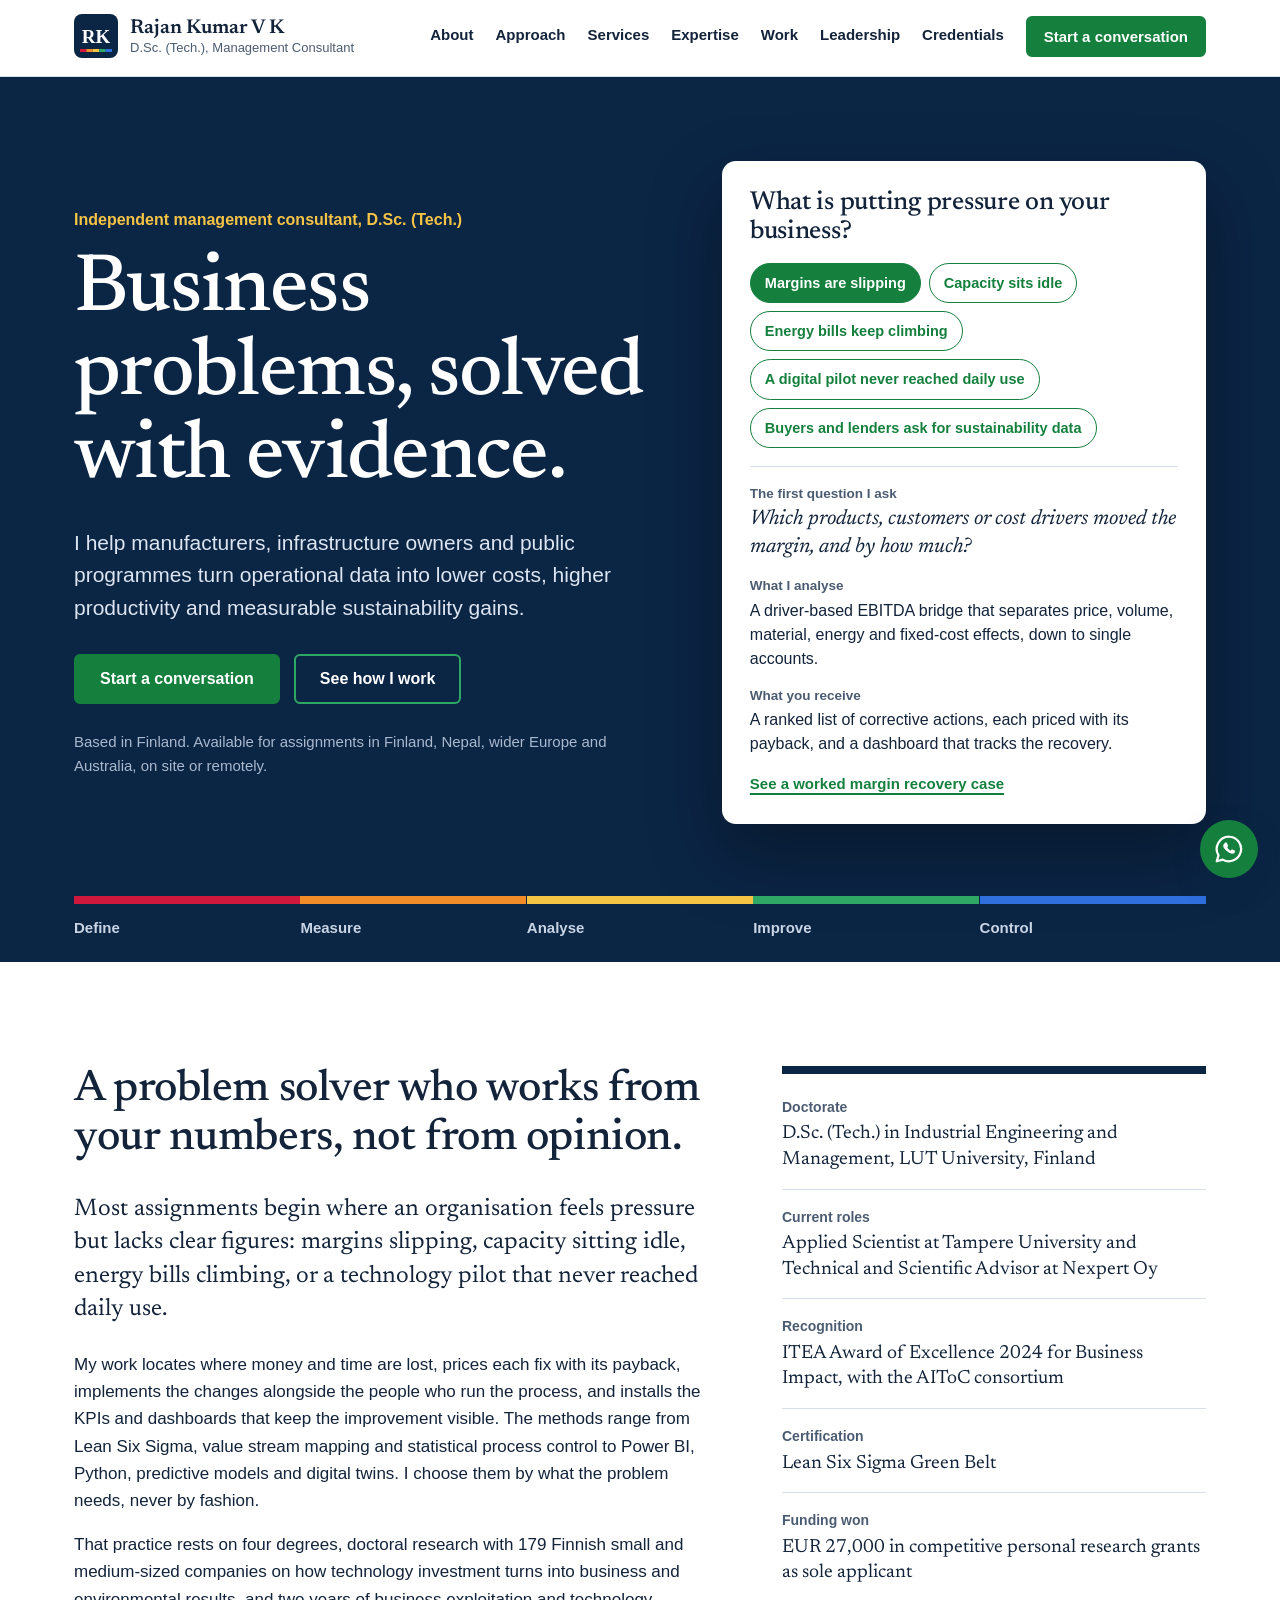
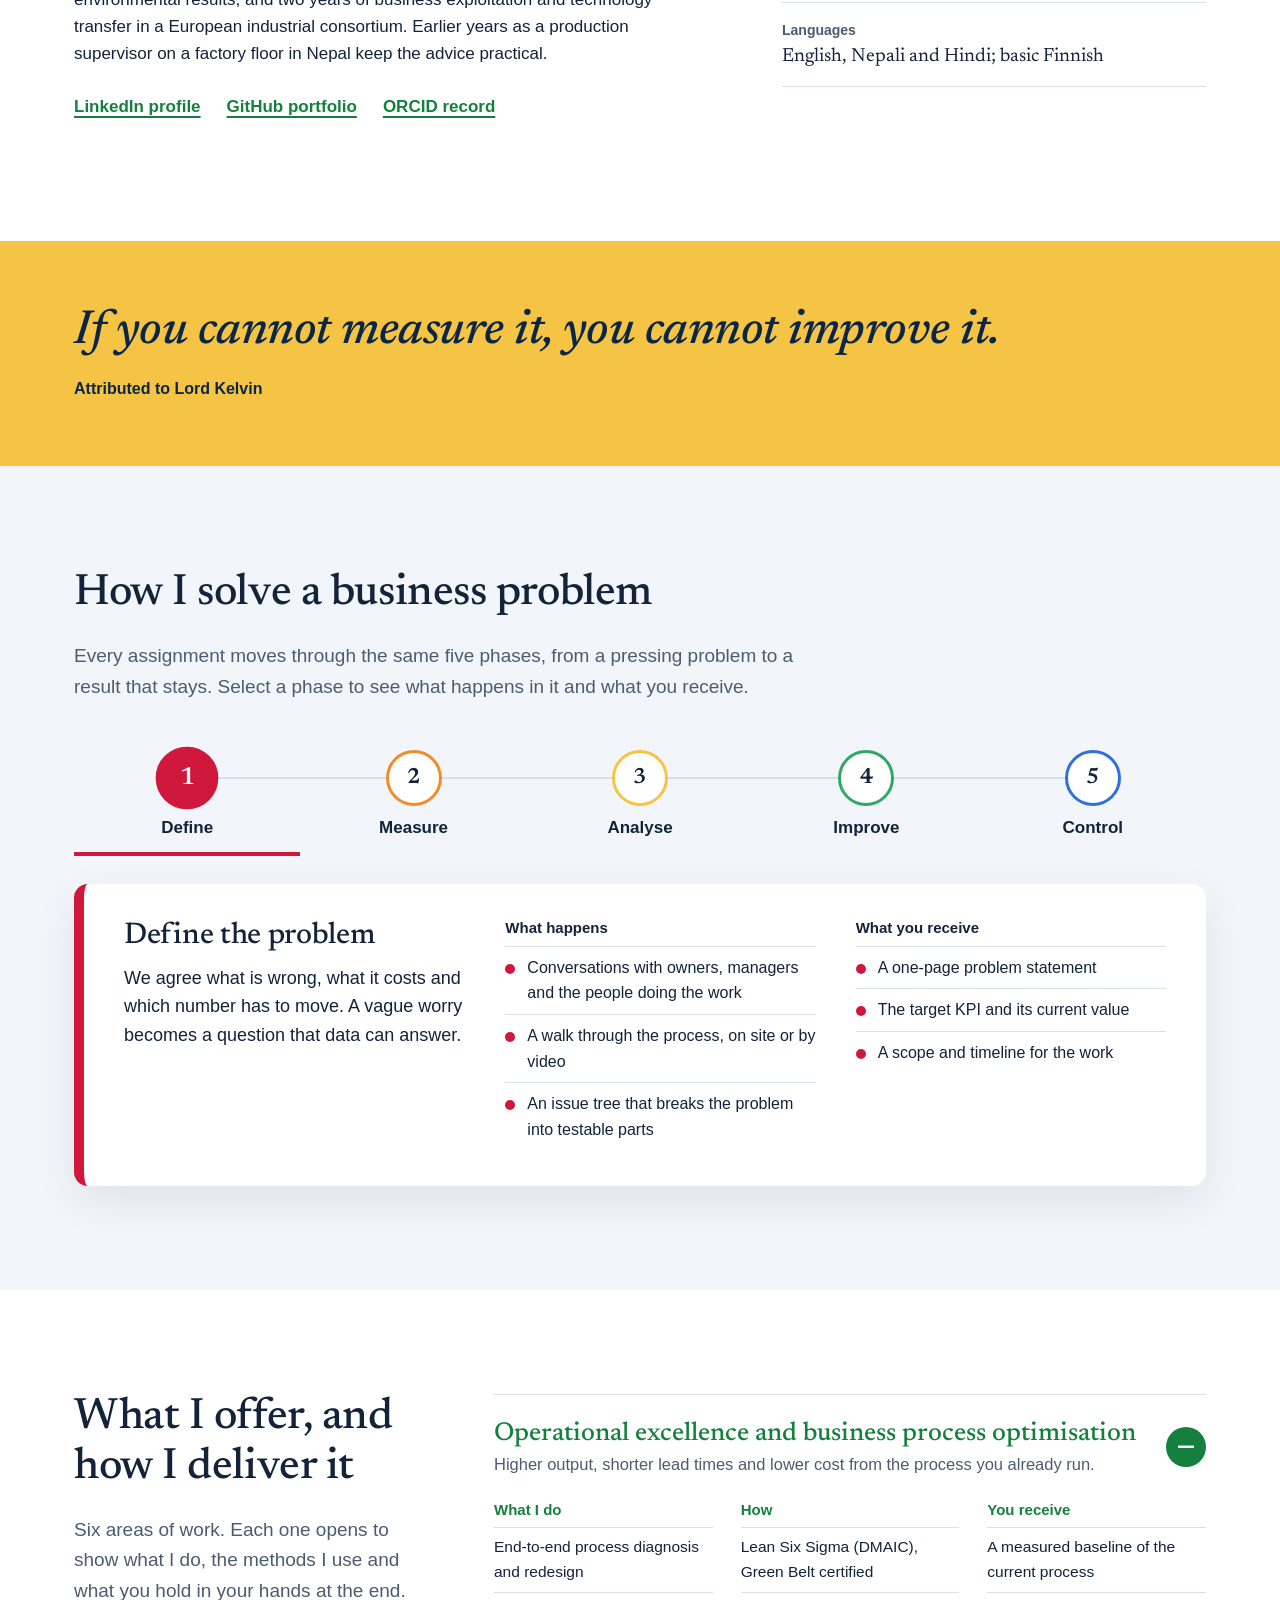
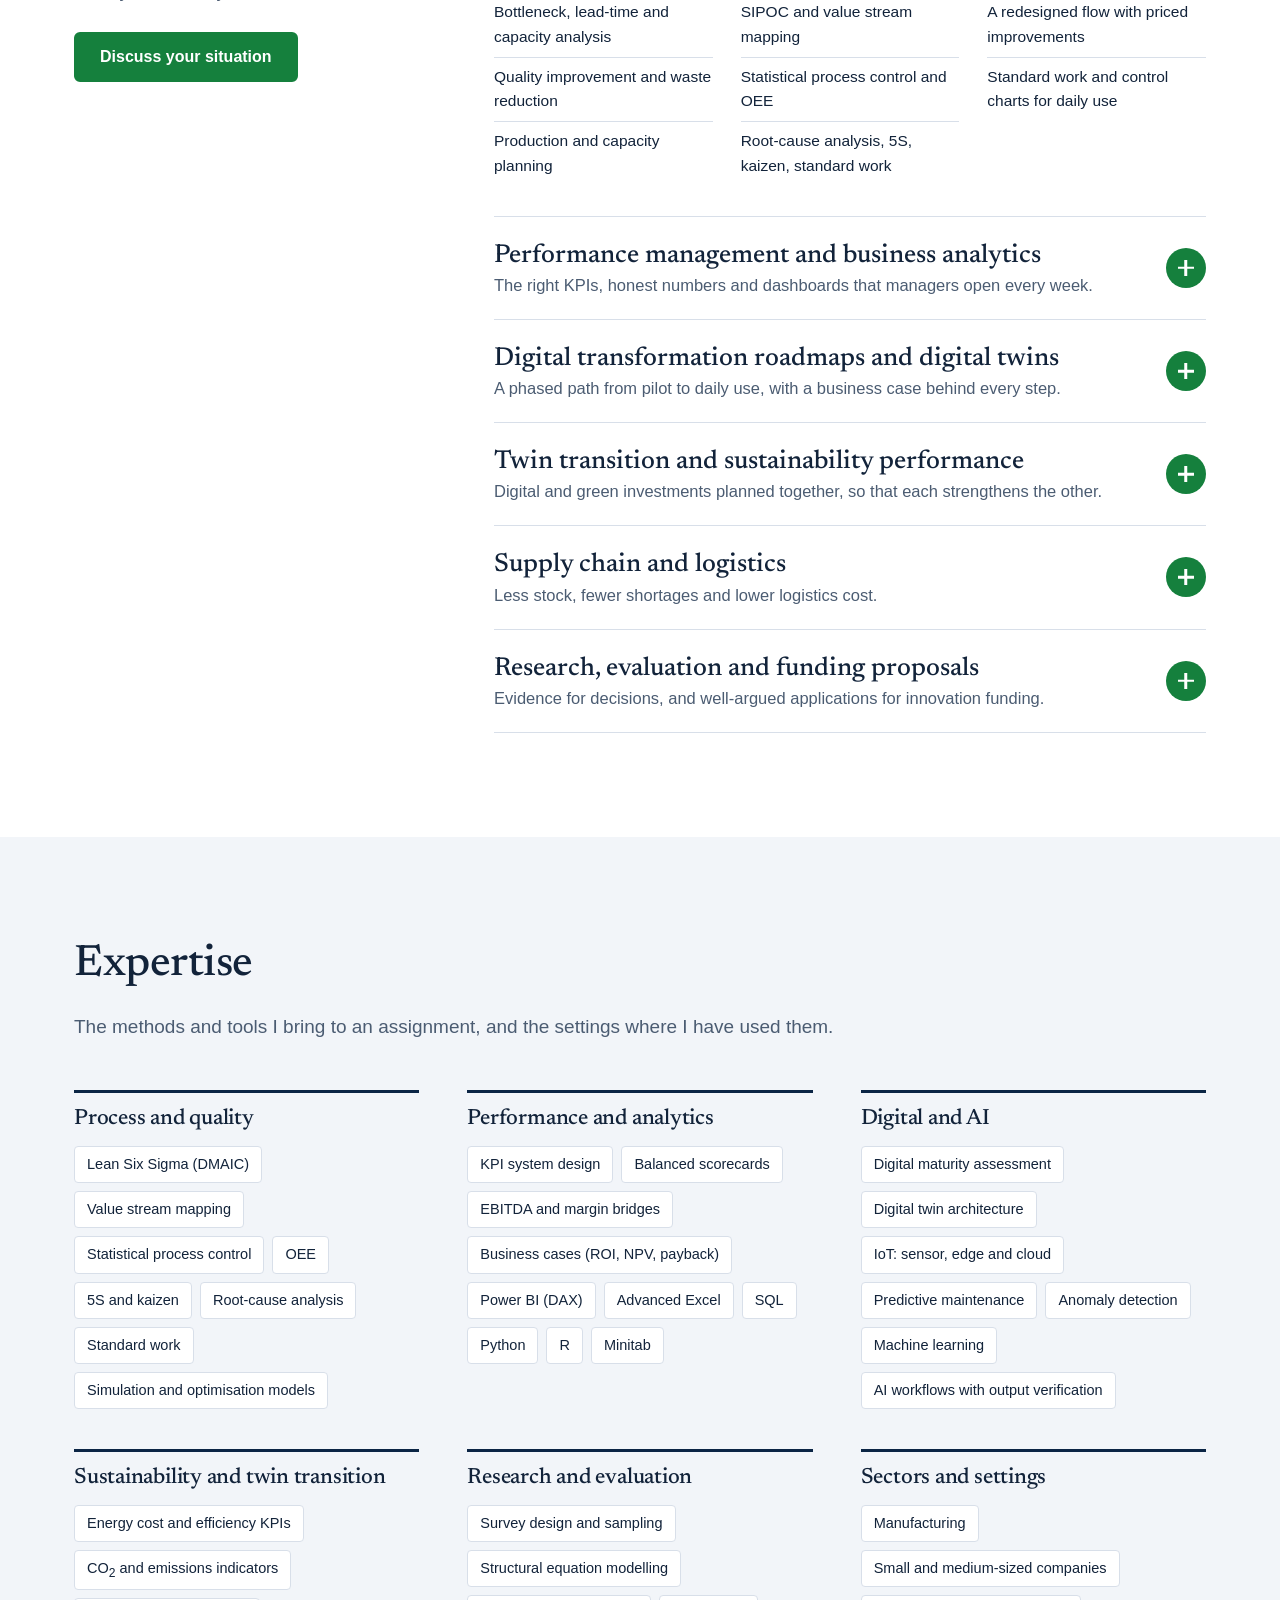
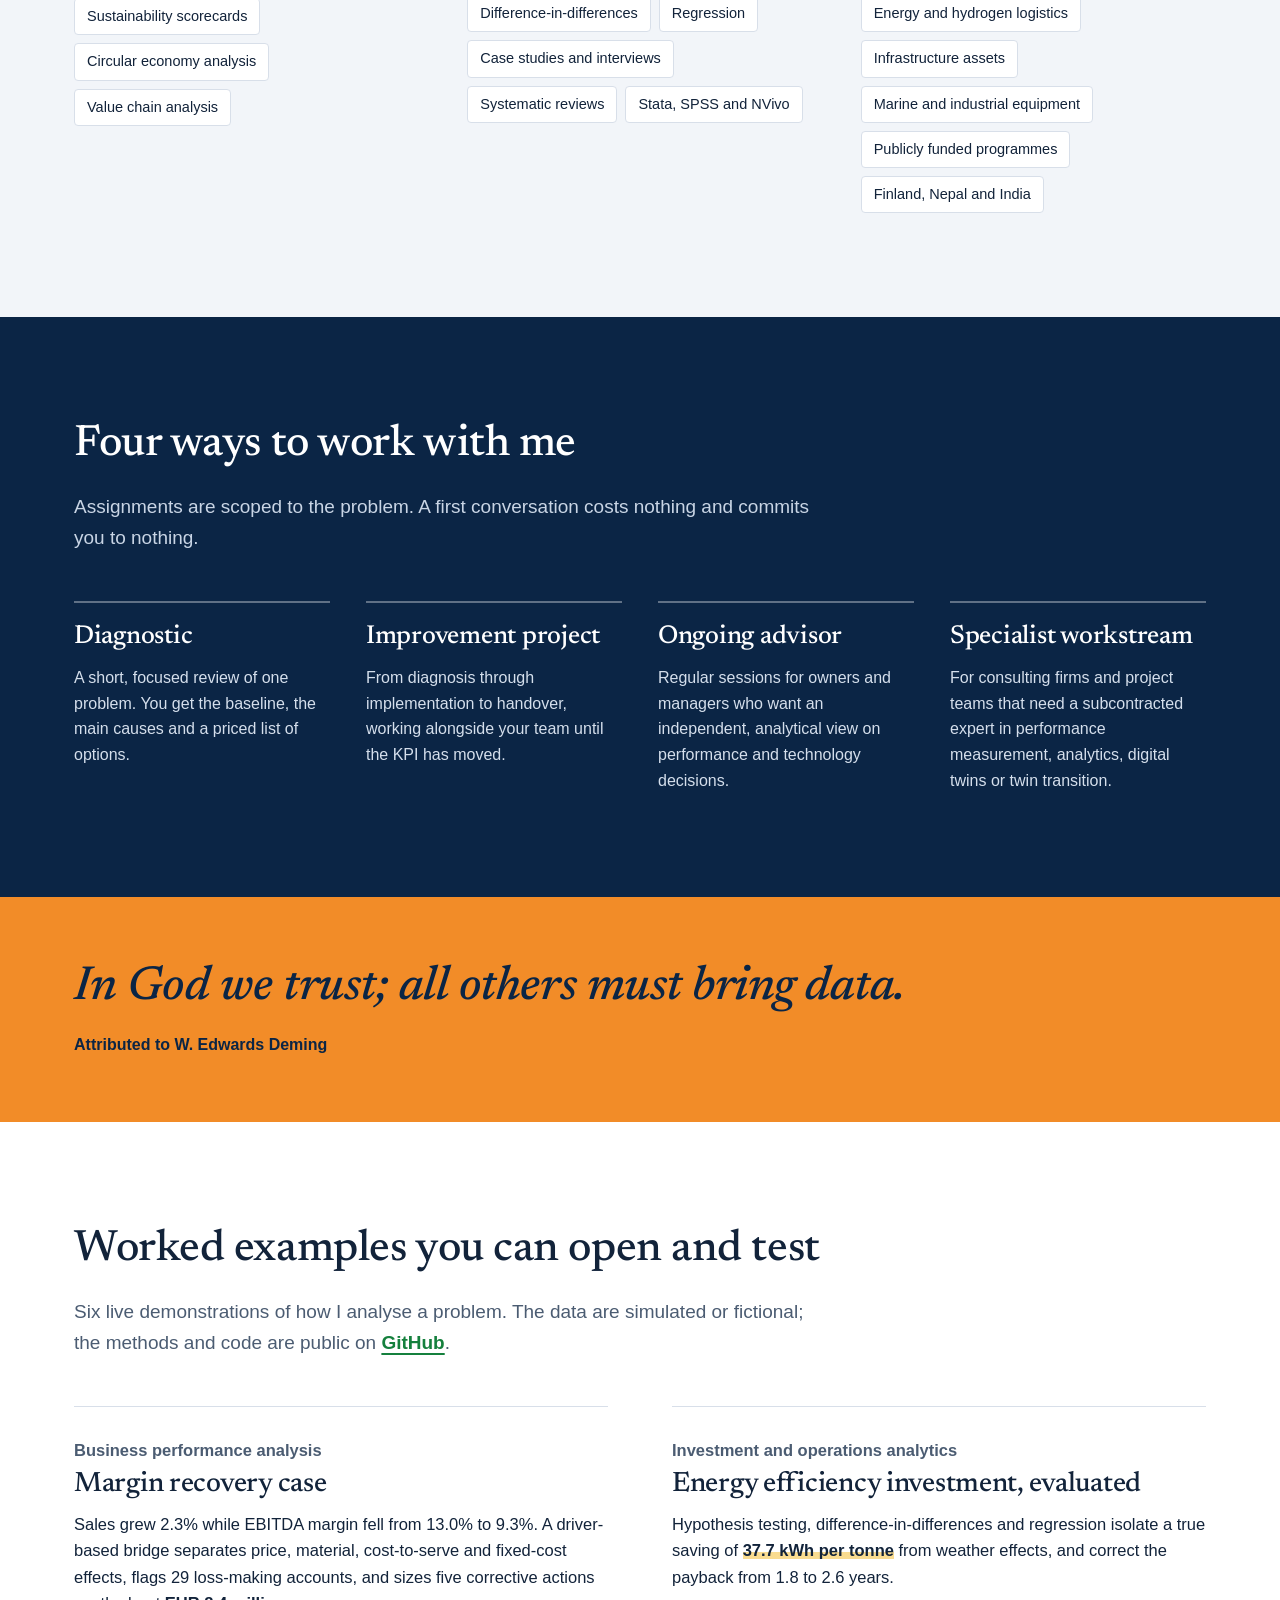
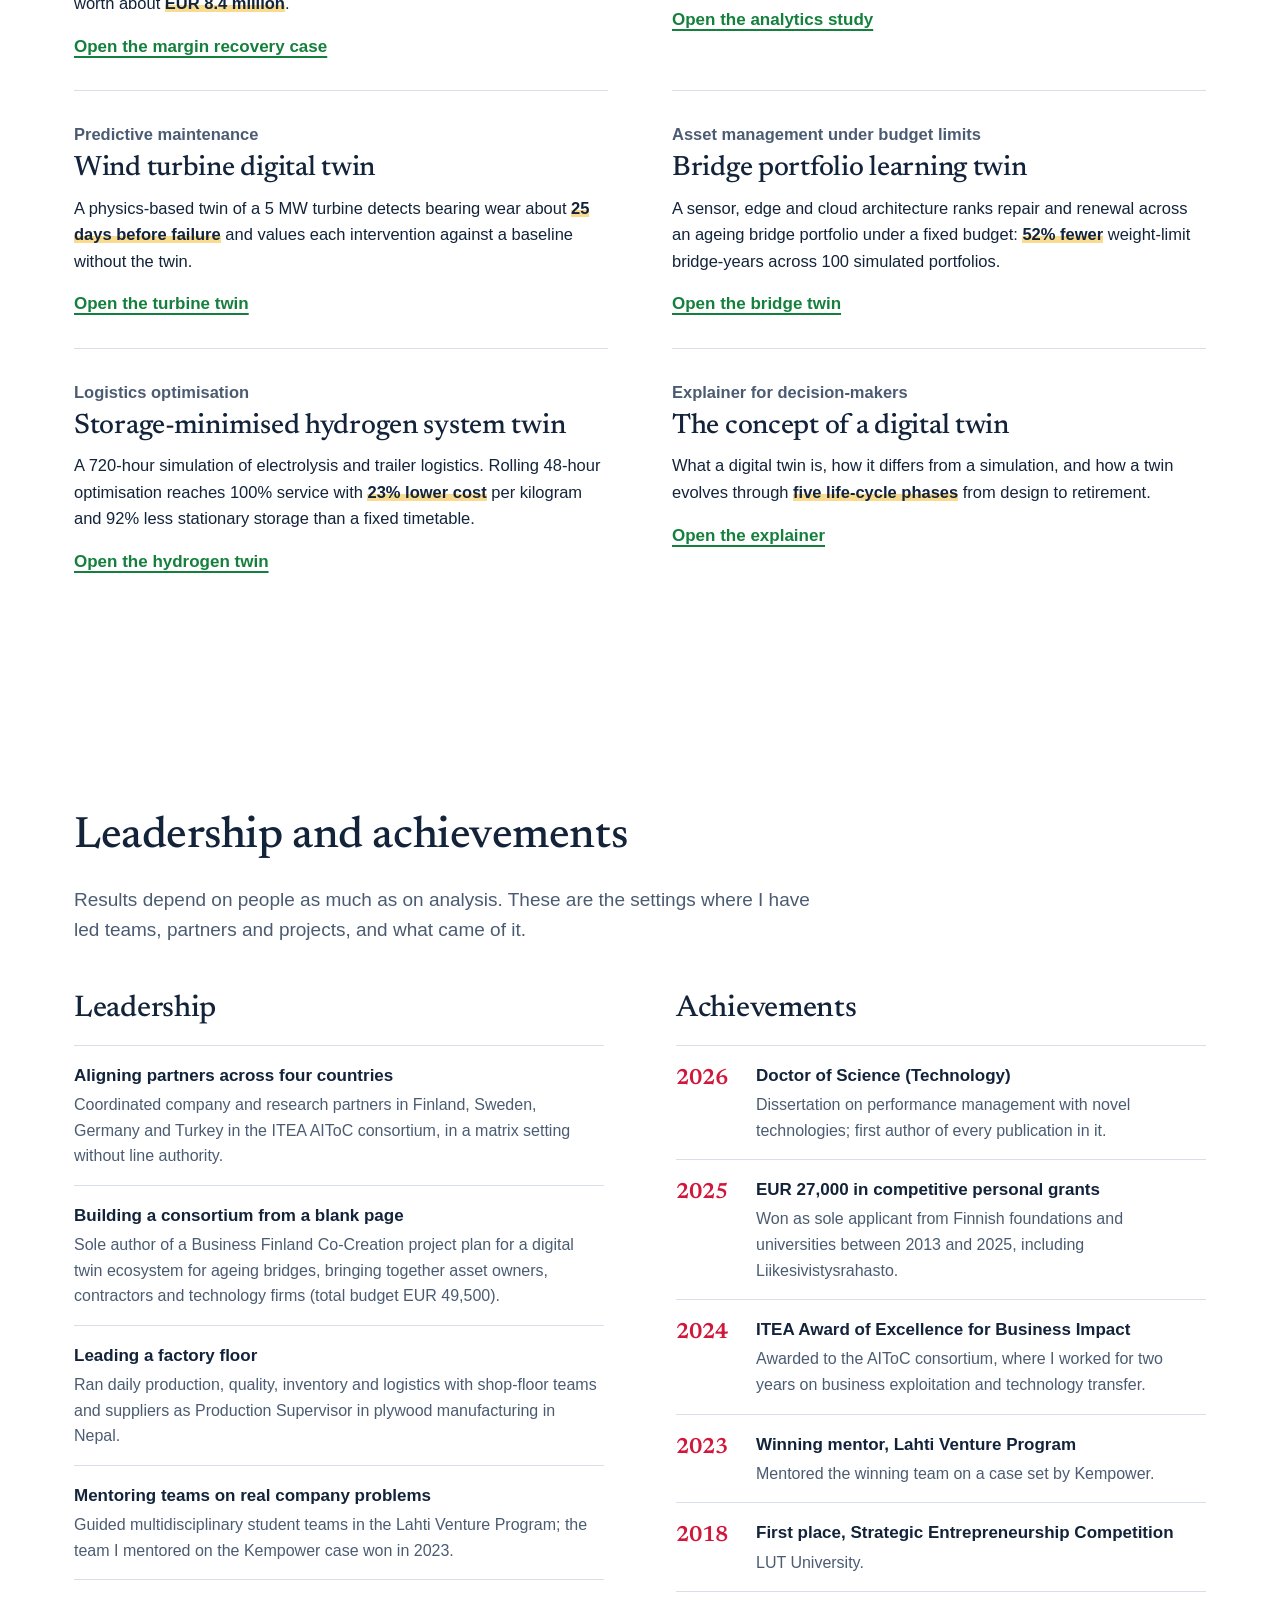
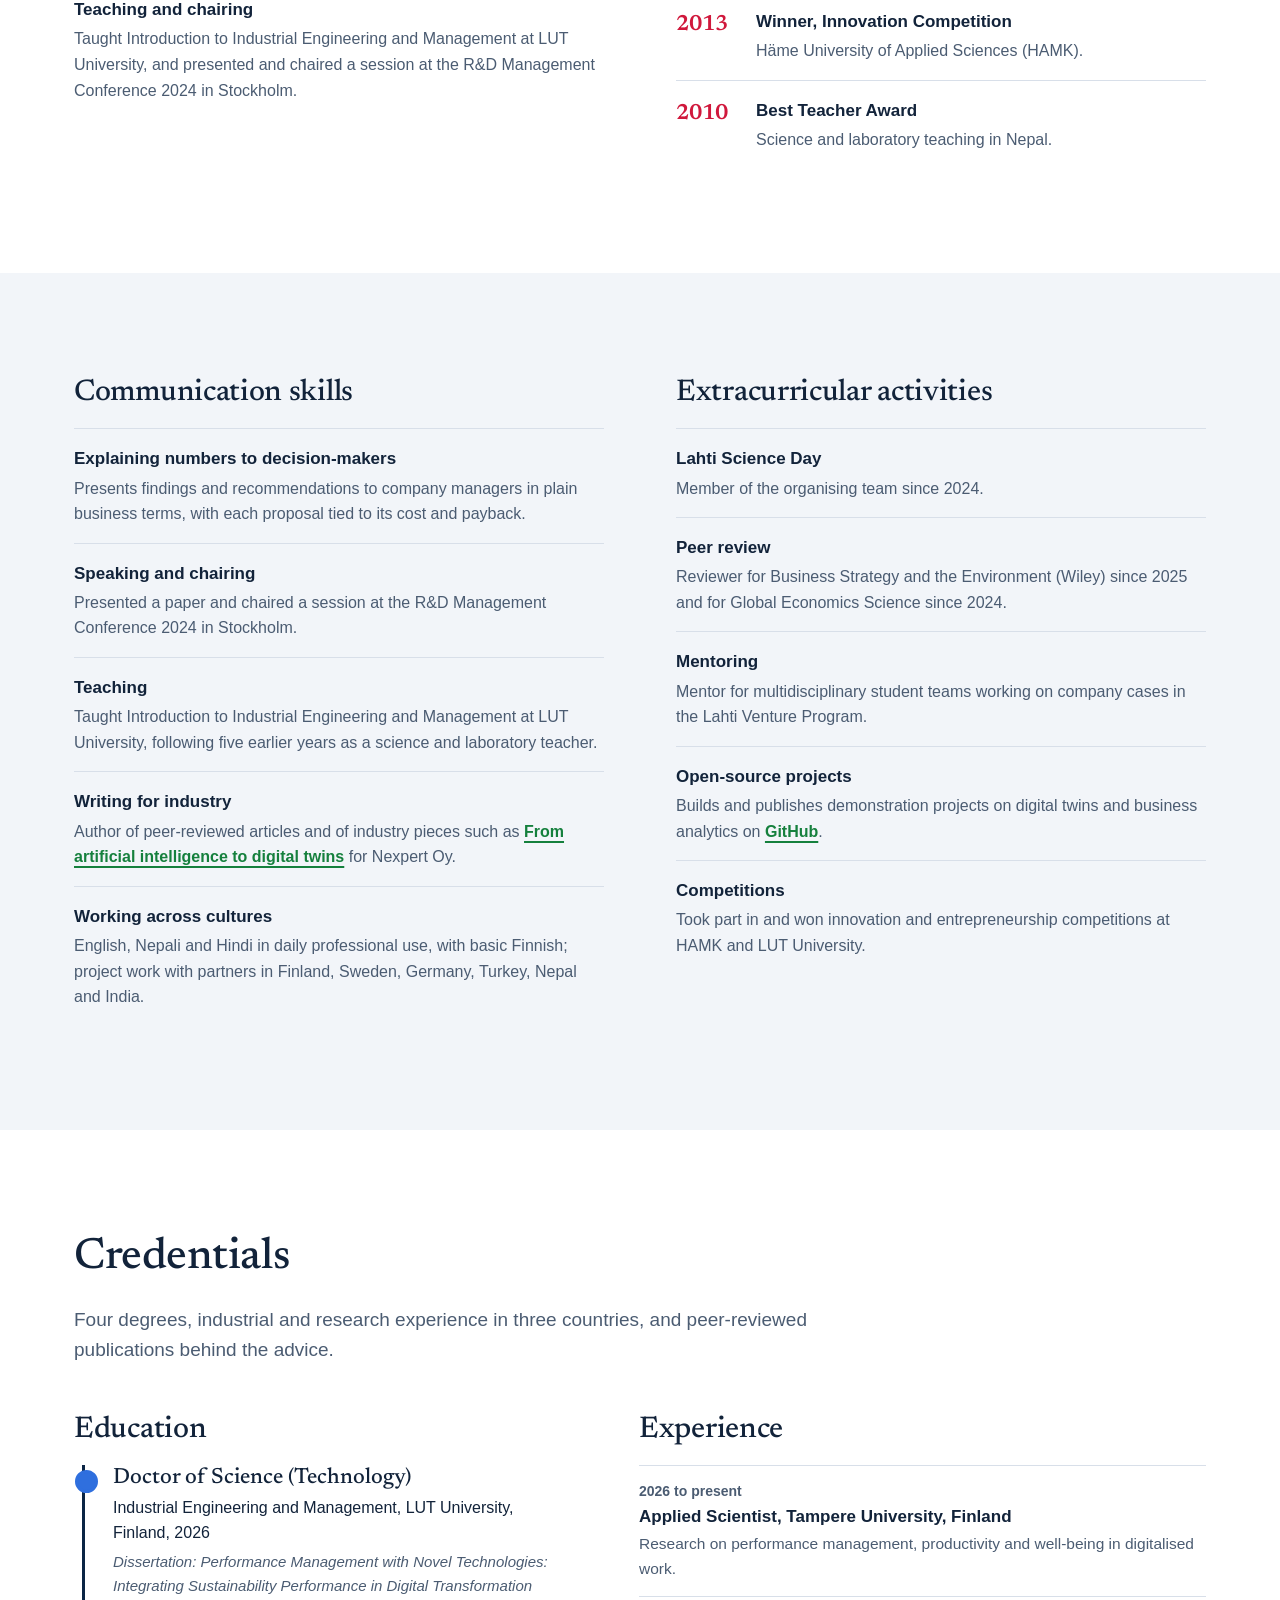
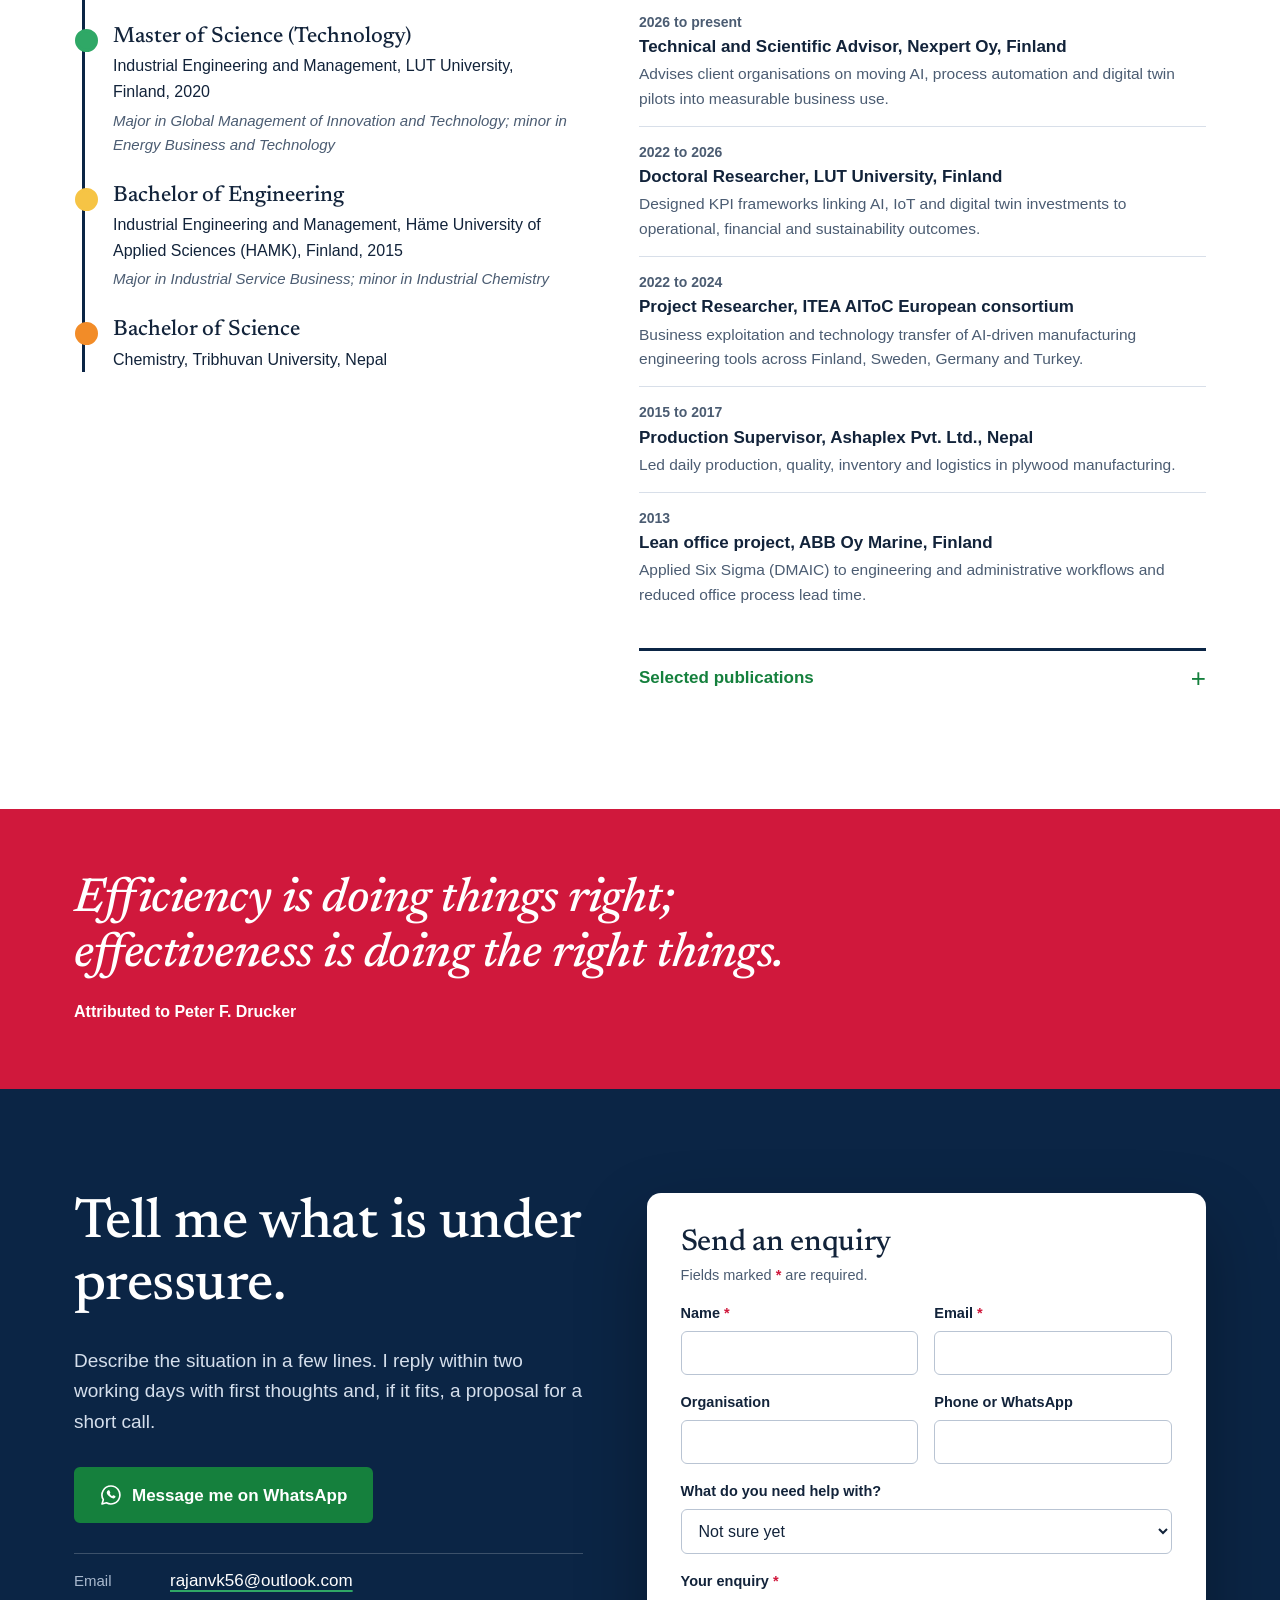
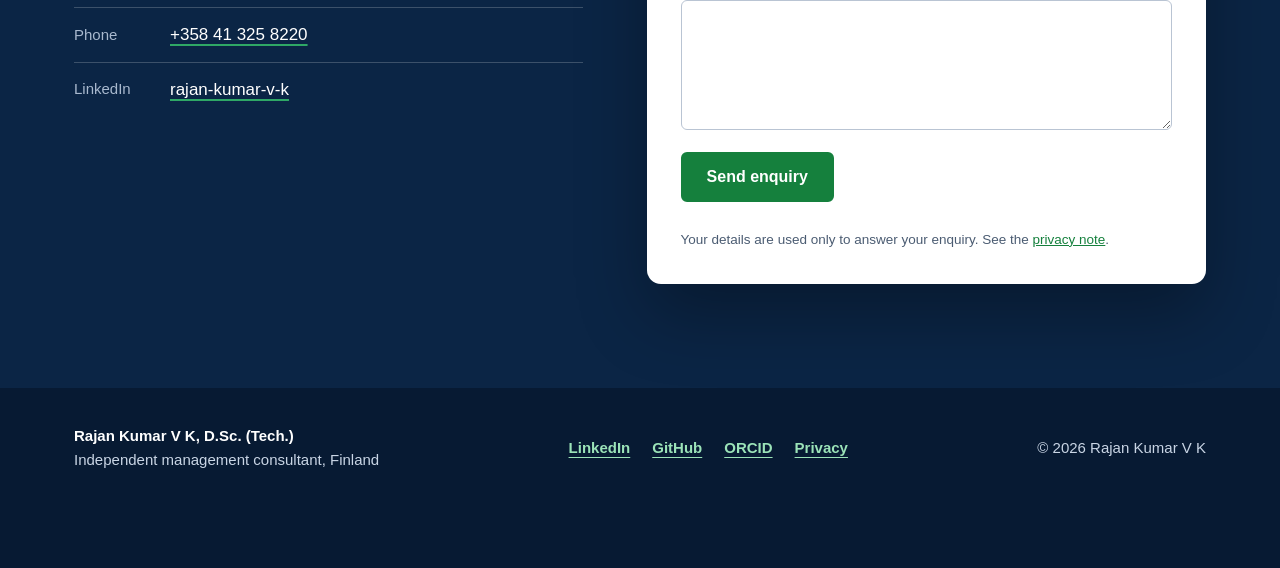
==== index.html @ 5c19ecf6 "Launch personal consulting website Single-page portfolio site: hero with an interactive pressure pic" ====
<!doctype html>
<html lang="en">
<head>
<meta charset="utf-8">
<meta name="viewport" content="width=device-width, initial-scale=1">
<title>Rajan Kumar V K, D.Sc. (Tech.) | Independent Management Consultant</title>
<meta name="description" content="Independent management consultant with a doctorate in Industrial Engineering and Management. Operational excellence, performance management, digital transformation and twin transition roadmaps, built on your own data. Available in Finland, Nepal, Europe and Australia.">
<link rel="canonical" href="https://rajan56.github.io/RajaVKConsultant/">
<meta property="og:type" content="website">
<meta property="og:title" content="Rajan Kumar V K | Business problems, solved with evidence">
<meta property="og:description" content="Independent management consultant. Operational excellence, performance management, digital transformation and twin transition roadmaps, built on your own data.">
<meta property="og:url" content="https://rajan56.github.io/RajaVKConsultant/">
<meta property="og:image" content="https://rajan56.github.io/RajaVKConsultant/assets/img/og.png">
<meta name="twitter:card" content="summary_large_image">
<meta name="theme-color" content="#0B2545">
<link rel="icon" type="image/svg+xml" href="assets/img/favicon.svg">
<link rel="preload" href="assets/fonts/newsreader-latin-wght-normal.woff2" as="font" type="font/woff2" crossorigin>
<link rel="preload" href="assets/fonts/hanken-grotesk-latin-wght-normal.woff2" as="font" type="font/woff2" crossorigin>
<link rel="stylesheet" href="assets/css/main.css">
<script type="application/ld+json">
{
  "@context": "https://schema.org",
  "@type": "ProfessionalService",
  "name": "Rajan Kumar V K, Independent Management Consultant",
  "url": "https://rajan56.github.io/RajaVKConsultant/",
  "email": "rajanvk56@outlook.com",
  "telephone": "+358413258220",
  "areaServed": ["Finland", "Nepal", "Europe", "Australia"],
  "knowsAbout": ["Operational excellence", "Lean Six Sigma", "Performance management", "Business analytics", "Digital transformation", "Digital twins", "Twin transition", "Sustainability performance"],
  "founder": {
    "@type": "Person",
    "name": "Rajan Kumar V K",
    "honorificSuffix": "D.Sc. (Tech.)",
    "jobTitle": "Management Consultant",
    "alumniOf": ["LUT University", "Häme University of Applied Sciences", "Tribhuvan University"],
    "sameAs": ["https://www.linkedin.com/in/rajan-kumar-v-k-0a541799", "https://github.com/Rajan56", "https://orcid.org/0009-0005-0459-7291"]
  }
}
</script>
</head>
<body>
<a class="skip" href="#main">Skip to content</a>

<header class="site-header" id="top">
  <div class="wrap header-row">
    <a class="brand" href="#top" aria-label="Rajan Kumar V K, home">
      <svg class="mark" viewBox="0 0 44 44" aria-hidden="true">
        <rect x="0" y="0" width="44" height="44" rx="8" fill="#0B2545"/>
        <text x="22" y="29" text-anchor="middle" font-family="Georgia, serif" font-size="19" font-weight="600" fill="#fff">RK</text>
        <rect x="6" y="35" width="6.4" height="3" fill="#D0183C"/><rect x="12.4" y="35" width="6.4" height="3" fill="#F28C28"/><rect x="18.8" y="35" width="6.4" height="3" fill="#F6C445"/><rect x="25.2" y="35" width="6.4" height="3" fill="#2FA866"/><rect x="31.6" y="35" width="6.4" height="3" fill="#2F6FDE"/>
      </svg>
      <span class="brand-text"><b>Rajan Kumar V K</b><small>D.Sc. (Tech.), Management Consultant</small></span>
    </a>
    <button class="nav-toggle" type="button" aria-expanded="false" aria-controls="nav"><span class="sr">Menu</span><i></i><i></i><i></i></button>
    <nav id="nav" class="main-nav" aria-label="Main">
      <a href="#about">About</a>
      <a href="#approach">Approach</a>
      <a href="#services">Services</a>
      <a href="#expertise">Expertise</a>
      <a href="#work">Work</a>
      <a href="#leadership">Leadership</a>
      <a href="#credentials">Credentials</a>
      <a class="btn btn-sm" href="#contact">Start a conversation</a>
    </nav>
  </div>
  <div class="progress" aria-hidden="true"><span id="progressFill"></span></div>
</header>

<main id="main">

<!-- ================= HERO ================= -->
<section class="hero">
  <div class="wrap hero-grid">
    <div class="hero-copy">
      <p class="hero-kicker">Independent management consultant, D.Sc. (Tech.)</p>
      <h1>Business problems, solved with evidence.</h1>
      <p class="hero-lead">I help manufacturers, infrastructure owners and public programmes turn operational data into lower costs, higher productivity and measurable sustainability gains.</p>
      <div class="hero-cta">
        <a class="btn" href="#contact">Start a conversation</a>
        <a class="btn btn-ghost" href="#approach">See how I work</a>
      </div>
      <p class="hero-where">Based in Finland. Available for assignments in Finland, Nepal, wider Europe and Australia, on site or remotely.</p>
    </div>

    <div class="picker" id="picker">
      <h2 class="picker-q">What is putting pressure on your business?</h2>
      <div class="picker-chips" role="tablist" aria-label="Business pressures">
        <button type="button" role="tab" class="chip" data-k="margin" aria-selected="true">Margins are slipping</button>
        <button type="button" role="tab" class="chip" data-k="capacity" aria-selected="false">Capacity sits idle</button>
        <button type="button" role="tab" class="chip" data-k="energy" aria-selected="false">Energy bills keep climbing</button>
        <button type="button" role="tab" class="chip" data-k="digital" aria-selected="false">A digital pilot never reached daily use</button>
        <button type="button" role="tab" class="chip" data-k="esg" aria-selected="false">Buyers and lenders ask for sustainability data</button>
      </div>
      <div class="picker-out" id="pickerOut" role="tabpanel" aria-live="polite"></div>
    </div>
  </div>

  <div class="wrap">
    <ol class="spectrum" aria-label="The five phases of every assignment">
      <li class="c1"><span>Define</span></li>
      <li class="c2"><span>Measure</span></li>
      <li class="c3"><span>Analyse</span></li>
      <li class="c4"><span>Improve</span></li>
      <li class="c5"><span>Control</span></li>
    </ol>
  </div>
</section>

<!-- ================= ABOUT ================= -->
<section class="section" id="about">
  <div class="wrap about-grid">
    <div class="about-main">
      <h2>A problem solver who works from your numbers, not from opinion.</h2>
      <p class="big">Most assignments begin where an organisation feels pressure but lacks clear figures: margins slipping, capacity sitting idle, energy bills climbing, or a technology pilot that never reached daily use.</p>
      <p>My work locates where money and time are lost, prices each fix with its payback, implements the changes alongside the people who run the process, and installs the KPIs and dashboards that keep the improvement visible. The methods range from Lean Six Sigma, value stream mapping and statistical process control to Power BI, Python, predictive models and digital twins. I choose them by what the problem needs, never by fashion.</p>
      <p>That practice rests on four degrees, doctoral research with 179 Finnish small and medium-sized companies on how technology investment turns into business and environmental results, and two years of business exploitation and technology transfer in a European industrial consortium. Earlier years as a production supervisor on a factory floor in Nepal keep the advice practical.</p>
      <p class="about-links">
        <a class="tlink" href="https://www.linkedin.com/in/rajan-kumar-v-k-0a541799" target="_blank" rel="noopener">LinkedIn profile</a>
        <a class="tlink" href="https://github.com/Rajan56" target="_blank" rel="noopener">GitHub portfolio</a>
        <a class="tlink" href="https://orcid.org/0009-0005-0459-7291" target="_blank" rel="noopener">ORCID record</a>
      </p>
    </div>
    <aside class="about-facts" aria-label="Key facts">
      <dl>
        <div><dt>Doctorate</dt><dd>D.Sc. (Tech.) in Industrial Engineering and Management, LUT University, Finland</dd></div>
        <div><dt>Current roles</dt><dd>Applied Scientist at Tampere University and Technical and Scientific Advisor at Nexpert Oy</dd></div>
        <div><dt>Recognition</dt><dd>ITEA Award of Excellence 2024 for Business Impact, with the AIToC consortium</dd></div>
        <div><dt>Certification</dt><dd>Lean Six Sigma Green Belt</dd></div>
        <div><dt>Funding won</dt><dd>EUR 27,000 in competitive personal research grants as sole applicant</dd></div>
        <div><dt>Languages</dt><dd>English, Nepali and Hindi; basic Finnish</dd></div>
      </dl>
    </aside>
  </div>
</section>

<figure class="quote q-yellow">
  <div class="wrap">
    <blockquote>If you cannot measure it, you cannot improve it.</blockquote>
    <figcaption>Attributed to Lord Kelvin</figcaption>
  </div>
</figure>

<!-- ================= APPROACH ================= -->
<section class="section tint" id="approach">
  <div class="wrap">
    <div class="sec-head">
      <h2>How I solve a business problem</h2>
      <p>Every assignment moves through the same five phases, from a pressing problem to a result that stays. Select a phase to see what happens in it and what you receive.</p>
    </div>
    <div class="phases" id="phases">
      <div class="phase-track" role="tablist" aria-label="Phases of an assignment">
        <button type="button" role="tab" class="phase c1" data-i="0" aria-selected="true"><span class="n">1</span><span class="t">Define</span></button>
        <button type="button" role="tab" class="phase c2" data-i="1" aria-selected="false"><span class="n">2</span><span class="t">Measure</span></button>
        <button type="button" role="tab" class="phase c3" data-i="2" aria-selected="false"><span class="n">3</span><span class="t">Analyse</span></button>
        <button type="button" role="tab" class="phase c4" data-i="3" aria-selected="false"><span class="n">4</span><span class="t">Improve</span></button>
        <button type="button" role="tab" class="phase c5" data-i="4" aria-selected="false"><span class="n">5</span><span class="t">Control</span></button>
      </div>
      <div class="phase-panel" id="phasePanel" role="tabpanel" aria-live="polite"></div>
    </div>
  </div>
</section>

<!-- ================= SERVICES ================= -->
<section class="section" id="services">
  <div class="wrap services-grid">
    <div class="sec-head sticky">
      <h2>What I offer, and how I deliver it</h2>
      <p>Six areas of work. Each one opens to show what I do, the methods I use and what you hold in your hands at the end.</p>
      <a class="btn" href="#contact">Discuss your situation</a>
    </div>
    <div class="acc" id="acc">

      <article class="acc-item">
        <h3><button type="button" class="acc-btn" aria-expanded="false"><span class="acc-t">Operational excellence and business process optimisation</span><span class="acc-s">Higher output, shorter lead times and lower cost from the process you already run.</span><i class="plus" aria-hidden="true"></i></button></h3>
        <div class="acc-body" hidden>
          <div><h4>What I do</h4><ul><li>End-to-end process diagnosis and redesign</li><li>Bottleneck, lead-time and capacity analysis</li><li>Quality improvement and waste reduction</li><li>Production and capacity planning</li></ul></div>
          <div><h4>How</h4><ul><li>Lean Six Sigma (DMAIC), Green Belt certified</li><li>SIPOC and value stream mapping</li><li>Statistical process control and OEE</li><li>Root-cause analysis, 5S, kaizen, standard work</li></ul></div>
          <div><h4>You receive</h4><ul><li>A measured baseline of the current process</li><li>A redesigned flow with priced improvements</li><li>Standard work and control charts for daily use</li></ul></div>
        </div>
      </article>

      <article class="acc-item">
        <h3><button type="button" class="acc-btn" aria-expanded="false"><span class="acc-t">Performance management and business analytics</span><span class="acc-s">The right KPIs, honest numbers and dashboards that managers open every week.</span><i class="plus" aria-hidden="true"></i></button></h3>
        <div class="acc-body" hidden>
          <div><h4>What I do</h4><ul><li>KPI and performance measurement system design</li><li>Margin and EBITDA analysis, cost-to-serve</li><li>Business cases with ROI, NPV and payback</li><li>Forecasting and scenario modelling</li></ul></div>
          <div><h4>How</h4><ul><li>Balanced and sustainability scorecards</li><li>Driver-based EBITDA and margin bridges</li><li>Power BI, SQL, Python and R</li><li>Variance analysis and automated data checks</li></ul></div>
          <div><h4>You receive</h4><ul><li>A KPI framework linked to strategy</li><li>A working dashboard on your own data</li><li>A ranked list of actions with their financial effect</li></ul></div>
        </div>
      </article>

      <article class="acc-item">
        <h3><button type="button" class="acc-btn" aria-expanded="false"><span class="acc-t">Digital transformation roadmaps and digital twins</span><span class="acc-s">A phased path from pilot to daily use, with a business case behind every step.</span><i class="plus" aria-hidden="true"></i></button></h3>
        <div class="acc-body" hidden>
          <div><h4>What I do</h4><ul><li>Digital maturity assessment and roadmap</li><li>Digital twin ecosystem architecture</li><li>Predictive maintenance and anomaly detection concepts</li><li>AI and automation use cases with verification</li></ul></div>
          <div><h4>How</h4><ul><li>Each initiative framed with an owner and a benefit KPI</li><li>Sensor, edge, cloud and analytics layers planned together</li><li>Small phases that each show value before the next begins</li><li>Change management and staff training</li></ul></div>
          <div><h4>You receive</h4><ul><li>A maturity profile and a prioritised roadmap</li><li>Business cases for the first initiatives</li><li>Data and dashboard requirements for implementation partners</li></ul></div>
        </div>
      </article>

      <article class="acc-item">
        <h3><button type="button" class="acc-btn" aria-expanded="false"><span class="acc-t">Twin transition and sustainability performance</span><span class="acc-s">Digital and green investments planned together, so that each strengthens the other.</span><i class="plus" aria-hidden="true"></i></button></h3>
        <div class="acc-body" hidden>
          <div><h4>What I do</h4><ul><li>Twin transition roadmaps (digital plus green)</li><li>Energy efficiency and energy cost analysis</li><li>CO<sub>2</sub> and emissions indicators</li><li>Sustainability performance measurement</li></ul></div>
          <div><h4>How</h4><ul><li>Energy and emissions baselines from bills and site data</li><li>Statistical separation of true savings from weather and volume effects</li><li>Environmental KPIs connected to operational and financial KPIs</li><li>Circular economy and value chain analysis</li></ul></div>
          <div><h4>You receive</h4><ul><li>A sustainability direction with measurable targets</li><li>Efficiency measures ranked by payback</li><li>Indicators that banks, buyers and regulators can read</li></ul></div>
        </div>
      </article>

      <article class="acc-item">
        <h3><button type="button" class="acc-btn" aria-expanded="false"><span class="acc-t">Supply chain and logistics</span><span class="acc-s">Less stock, fewer shortages and lower logistics cost.</span><i class="plus" aria-hidden="true"></i></button></h3>
        <div class="acc-body" hidden>
          <div><h4>What I do</h4><ul><li>Inventory optimisation</li><li>Supplier and procurement review</li><li>Logistics cost analysis</li><li>Demand and supply planning</li></ul></div>
          <div><h4>How</h4><ul><li>ABC analysis, reorder points and safety stock</li><li>Simulation-based logistics optimisation</li><li>Scenario tests for supply and demand shocks</li></ul></div>
          <div><h4>You receive</h4><ul><li>Stock policies by item class</li><li>A costed logistics improvement plan</li><li>A simple planning model your team can run</li></ul></div>
        </div>
      </article>

      <article class="acc-item">
        <h3><button type="button" class="acc-btn" aria-expanded="false"><span class="acc-t">Research, evaluation and funding proposals</span><span class="acc-s">Evidence for decisions, and well-argued applications for innovation funding.</span><i class="plus" aria-hidden="true"></i></button></h3>
        <div class="acc-body" hidden>
          <div><h4>What I do</h4><ul><li>Results frameworks, baseline and endline studies</li><li>Survey design, sampling and impact evaluation</li><li>Business exploitation and technology transfer plans</li><li>Business Finland and EU project preparation</li></ul></div>
          <div><h4>How</h4><ul><li>Difference-in-differences, regression and structural equation modelling</li><li>Case studies, interviews and systematic reviews</li><li>Work packages, budgets and consortium building</li></ul></div>
          <div><h4>You receive</h4><ul><li>An evaluation report with clear recommendations</li><li>A complete project plan ready for submission</li><li>Indicator sets that funders accept</li></ul></div>
        </div>
      </article>

    </div>
  </div>
</section>

<!-- ================= EXPERTISE ================= -->
<section class="section tint" id="expertise">
  <div class="wrap">
    <div class="sec-head">
      <h2>Expertise</h2>
      <p>The methods and tools I bring to an assignment, and the settings where I have used them.</p>
    </div>
    <div class="xp-grid">
      <article class="xp">
        <h3>Process and quality</h3>
        <ul class="tags"><li>Lean Six Sigma (DMAIC)</li><li>Value stream mapping</li><li>Statistical process control</li><li>OEE</li><li>5S and kaizen</li><li>Root-cause analysis</li><li>Standard work</li><li>Simulation and optimisation models</li></ul>
      </article>
      <article class="xp">
        <h3>Performance and analytics</h3>
        <ul class="tags"><li>KPI system design</li><li>Balanced scorecards</li><li>EBITDA and margin bridges</li><li>Business cases (ROI, NPV, payback)</li><li>Power BI (DAX)</li><li>Advanced Excel</li><li>SQL</li><li>Python</li><li>R</li><li>Minitab</li></ul>
      </article>
      <article class="xp">
        <h3>Digital and AI</h3>
        <ul class="tags"><li>Digital maturity assessment</li><li>Digital twin architecture</li><li>IoT: sensor, edge and cloud</li><li>Predictive maintenance</li><li>Anomaly detection</li><li>Machine learning</li><li>AI workflows with output verification</li></ul>
      </article>
      <article class="xp">
        <h3>Sustainability and twin transition</h3>
        <ul class="tags"><li>Energy cost and efficiency KPIs</li><li>CO<sub>2</sub> and emissions indicators</li><li>Sustainability scorecards</li><li>Circular economy analysis</li><li>Value chain analysis</li></ul>
      </article>
      <article class="xp">
        <h3>Research and evaluation</h3>
        <ul class="tags"><li>Survey design and sampling</li><li>Structural equation modelling</li><li>Difference-in-differences</li><li>Regression</li><li>Case studies and interviews</li><li>Systematic reviews</li><li>Stata, SPSS and NVivo</li></ul>
      </article>
      <article class="xp">
        <h3>Sectors and settings</h3>
        <ul class="tags"><li>Manufacturing</li><li>Small and medium-sized companies</li><li>Energy and hydrogen logistics</li><li>Infrastructure assets</li><li>Marine and industrial equipment</li><li>Publicly funded programmes</li><li>Finland, Nepal and India</li></ul>
      </article>
    </div>
  </div>
</section>

<!-- ================= WAYS TO WORK ================= -->
<section class="section navy" id="engage">
  <div class="wrap">
    <div class="sec-head">
      <h2>Four ways to work with me</h2>
      <p>Assignments are scoped to the problem. A first conversation costs nothing and commits you to nothing.</p>
    </div>
    <div class="ways">
      <article class="way"><h3>Diagnostic</h3><p>A short, focused review of one problem. You get the baseline, the main causes and a priced list of options.</p></article>
      <article class="way"><h3>Improvement project</h3><p>From diagnosis through implementation to handover, working alongside your team until the KPI has moved.</p></article>
      <article class="way"><h3>Ongoing advisor</h3><p>Regular sessions for owners and managers who want an independent, analytical view on performance and technology decisions.</p></article>
      <article class="way"><h3>Specialist workstream</h3><p>For consulting firms and project teams that need a subcontracted expert in performance measurement, analytics, digital twins or twin transition.</p></article>
    </div>
  </div>
</section>

<figure class="quote q-orange">
  <div class="wrap">
    <blockquote>In God we trust; all others must bring data.</blockquote>
    <figcaption>Attributed to W. Edwards Deming</figcaption>
  </div>
</figure>

<!-- ================= WORK ================= -->
<section class="section" id="work">
  <div class="wrap">
    <div class="sec-head">
      <h2>Worked examples you can open and test</h2>
      <p>Six live demonstrations of how I analyse a problem. The data are simulated or fictional; the methods and code are public on <a class="tlink" href="https://github.com/Rajan56" target="_blank" rel="noopener">GitHub</a>.</p>
    </div>
    <div class="work-list">
      <article class="work">
        <p class="work-tag">Business performance analysis</p>
        <h3>Margin recovery case</h3>
        <p>Sales grew 2.3% while EBITDA margin fell from 13.0% to 9.3%. A driver-based bridge separates price, material, cost-to-serve and fixed-cost effects, flags 29 loss-making accounts, and sizes five corrective actions worth about <b>EUR 8.4 million</b>.</p>
        <a class="tlink" href="https://rajan56.github.io/margin-recovery-case/" target="_blank" rel="noopener">Open the margin recovery case</a>
      </article>
      <article class="work">
        <p class="work-tag">Investment and operations analytics</p>
        <h3>Energy efficiency investment, evaluated</h3>
        <p>Hypothesis testing, difference-in-differences and regression isolate a true saving of <b>37.7 kWh per tonne</b> from weather effects, and correct the payback from 1.8 to 2.6 years.</p>
        <a class="tlink" href="https://rajan56.github.io/DataAnalyticsWith-R/" target="_blank" rel="noopener">Open the analytics study</a>
      </article>
      <article class="work">
        <p class="work-tag">Predictive maintenance</p>
        <h3>Wind turbine digital twin</h3>
        <p>A physics-based twin of a 5 MW turbine detects bearing wear about <b>25 days before failure</b> and values each intervention against a baseline without the twin.</p>
        <a class="tlink" href="https://rajan56.github.io/turbine-digital-twin/" target="_blank" rel="noopener">Open the turbine twin</a>
      </article>
      <article class="work">
        <p class="work-tag">Asset management under budget limits</p>
        <h3>Bridge portfolio learning twin</h3>
        <p>A sensor, edge and cloud architecture ranks repair and renewal across an ageing bridge portfolio under a fixed budget: <b>52% fewer</b> weight-limit bridge-years across 100 simulated portfolios.</p>
        <a class="tlink" href="https://rajan56.github.io/bridge-portfolio-learning-twin/" target="_blank" rel="noopener">Open the bridge twin</a>
      </article>
      <article class="work">
        <p class="work-tag">Logistics optimisation</p>
        <h3>Storage-minimised hydrogen system twin</h3>
        <p>A 720-hour simulation of electrolysis and trailer logistics. Rolling 48-hour optimisation reaches 100% service with <b>23% lower cost</b> per kilogram and 92% less stationary storage than a fixed timetable.</p>
        <a class="tlink" href="https://rajan56.github.io/storage-minimised-hydrogen-twin/" target="_blank" rel="noopener">Open the hydrogen twin</a>
      </article>
      <article class="work">
        <p class="work-tag">Explainer for decision-makers</p>
        <h3>The concept of a digital twin</h3>
        <p>What a digital twin is, how it differs from a simulation, and how a twin evolves through <b>five life-cycle phases</b> from design to retirement.</p>
        <a class="tlink" href="https://rajan56.github.io/concept-of-digital-twin/" target="_blank" rel="noopener">Open the explainer</a>
      </article>
    </div>
  </div>
</section>

<!-- ================= LEADERSHIP AND ACHIEVEMENTS ================= -->
<section class="section" id="leadership">
  <div class="wrap">
    <div class="sec-head">
      <h2>Leadership and achievements</h2>
      <p>Results depend on people as much as on analysis. These are the settings where I have led teams, partners and projects, and what came of it.</p>
    </div>
    <div class="lead-grid">
      <div class="lead-col">
        <h3>Leadership</h3>
        <ul class="lead-list">
          <li><b>Aligning partners across four countries</b><p>Coordinated company and research partners in Finland, Sweden, Germany and Turkey in the ITEA AIToC consortium, in a matrix setting without line authority.</p></li>
          <li><b>Building a consortium from a blank page</b><p>Sole author of a Business Finland Co-Creation project plan for a digital twin ecosystem for ageing bridges, bringing together asset owners, contractors and technology firms (total budget EUR 49,500).</p></li>
          <li><b>Leading a factory floor</b><p>Ran daily production, quality, inventory and logistics with shop-floor teams and suppliers as Production Supervisor in plywood manufacturing in Nepal.</p></li>
          <li><b>Mentoring teams on real company problems</b><p>Guided multidisciplinary student teams in the Lahti Venture Program; the team I mentored on the Kempower case won in 2023.</p></li>
          <li><b>Teaching and chairing</b><p>Taught Introduction to Industrial Engineering and Management at LUT University, and presented and chaired a session at the R&amp;D Management Conference 2024 in Stockholm.</p></li>
        </ul>
      </div>
      <div class="lead-col">
        <h3>Achievements</h3>
        <ol class="ach">
          <li><span class="yr">2026</span><div><b>Doctor of Science (Technology)</b><p>Dissertation on performance management with novel technologies; first author of every publication in it.</p></div></li>
          <li><span class="yr">2025</span><div><b>EUR 27,000 in competitive personal grants</b><p>Won as sole applicant from Finnish foundations and universities between 2013 and 2025, including Liikesivistysrahasto.</p></div></li>
          <li><span class="yr">2024</span><div><b>ITEA Award of Excellence for Business Impact</b><p>Awarded to the AIToC consortium, where I worked for two years on business exploitation and technology transfer.</p></div></li>
          <li><span class="yr">2023</span><div><b>Winning mentor, Lahti Venture Program</b><p>Mentored the winning team on a case set by Kempower.</p></div></li>
          <li><span class="yr">2018</span><div><b>First place, Strategic Entrepreneurship Competition</b><p>LUT University.</p></div></li>
          <li><span class="yr">2013</span><div><b>Winner, Innovation Competition</b><p>Häme University of Applied Sciences (HAMK).</p></div></li>
          <li><span class="yr">2010</span><div><b>Best Teacher Award</b><p>Science and laboratory teaching in Nepal.</p></div></li>
        </ol>
      </div>
    </div>
  </div>
</section>

<!-- ================= COMMUNICATION AND ACTIVITIES ================= -->
<section class="section tint" id="communication">
  <div class="wrap">
    <div class="lead-grid">
      <div class="lead-col">
        <h2 class="h2-sm">Communication skills</h2>
        <ul class="lead-list">
          <li><b>Explaining numbers to decision-makers</b><p>Presents findings and recommendations to company managers in plain business terms, with each proposal tied to its cost and payback.</p></li>
          <li><b>Speaking and chairing</b><p>Presented a paper and chaired a session at the R&amp;D Management Conference 2024 in Stockholm.</p></li>
          <li><b>Teaching</b><p>Taught Introduction to Industrial Engineering and Management at LUT University, following five earlier years as a science and laboratory teacher.</p></li>
          <li><b>Writing for industry</b><p>Author of peer-reviewed articles and of industry pieces such as <a class="tlink" href="https://nexpert.fi/en/from-ai-to-digital-twins-the-next-wave-of-business-process-optimization/" target="_blank" rel="noopener">From artificial intelligence to digital twins</a> for Nexpert Oy.</p></li>
          <li><b>Working across cultures</b><p>English, Nepali and Hindi in daily professional use, with basic Finnish; project work with partners in Finland, Sweden, Germany, Turkey, Nepal and India.</p></li>
        </ul>
      </div>
      <div class="lead-col">
        <h2 class="h2-sm">Extracurricular activities</h2>
        <ul class="lead-list">
          <li><b>Lahti Science Day</b><p>Member of the organising team since 2024.</p></li>
          <li><b>Peer review</b><p>Reviewer for Business Strategy and the Environment (Wiley) since 2025 and for Global Economics Science since 2024.</p></li>
          <li><b>Mentoring</b><p>Mentor for multidisciplinary student teams working on company cases in the Lahti Venture Program.</p></li>
          <li><b>Open-source projects</b><p>Builds and publishes demonstration projects on digital twins and business analytics on <a class="tlink" href="https://github.com/Rajan56" target="_blank" rel="noopener">GitHub</a>.</p></li>
          <li><b>Competitions</b><p>Took part in and won innovation and entrepreneurship competitions at HAMK and LUT University.</p></li>
        </ul>
      </div>
    </div>
  </div>
</section>

<!-- ================= CREDENTIALS ================= -->
<section class="section" id="credentials">
  <div class="wrap">
    <div class="sec-head">
      <h2>Credentials</h2>
      <p>Four degrees, industrial and research experience in three countries, and peer-reviewed publications behind the advice.</p>
    </div>
    <div class="cred-grid">
      <div class="cred-col">
        <h3>Education</h3>
        <ol class="edu">
          <li><b>Doctor of Science (Technology)</b><span>Industrial Engineering and Management, LUT University, Finland, 2026</span><em>Dissertation: Performance Management with Novel Technologies: Integrating Sustainability Performance in Digital Transformation</em></li>
          <li><b>Master of Science (Technology)</b><span>Industrial Engineering and Management, LUT University, Finland, 2020</span><em>Major in Global Management of Innovation and Technology; minor in Energy Business and Technology</em></li>
          <li><b>Bachelor of Engineering</b><span>Industrial Engineering and Management, Häme University of Applied Sciences (HAMK), Finland, 2015</span><em>Major in Industrial Service Business; minor in Industrial Chemistry</em></li>
          <li><b>Bachelor of Science</b><span>Chemistry, Tribhuvan University, Nepal</span></li>
        </ol>
      </div>
      <div class="cred-col">
        <h3>Experience</h3>
        <ul class="exp">
          <li><span class="when">2026 to present</span><b>Applied Scientist, Tampere University, Finland</b><p>Research on performance management, productivity and well-being in digitalised work.</p></li>
          <li><span class="when">2026 to present</span><b>Technical and Scientific Advisor, Nexpert Oy, Finland</b><p>Advises client organisations on moving AI, process automation and digital twin pilots into measurable business use.</p></li>
          <li><span class="when">2022 to 2026</span><b>Doctoral Researcher, LUT University, Finland</b><p>Designed KPI frameworks linking AI, IoT and digital twin investments to operational, financial and sustainability outcomes.</p></li>
          <li><span class="when">2022 to 2024</span><b>Project Researcher, ITEA AIToC European consortium</b><p>Business exploitation and technology transfer of AI-driven manufacturing engineering tools across Finland, Sweden, Germany and Turkey.</p></li>
          <li><span class="when">2015 to 2017</span><b>Production Supervisor, Ashaplex Pvt. Ltd., Nepal</b><p>Led daily production, quality, inventory and logistics in plywood manufacturing.</p></li>
          <li><span class="when">2013</span><b>Lean office project, ABB Oy Marine, Finland</b><p>Applied Six Sigma (DMAIC) to engineering and administrative workflows and reduced office process lead time.</p></li>
        </ul>
        <details class="pubs">
          <summary>Selected publications</summary>
          <ul class="plain">
            <li>VK, R. K., Rantala, T., Saunila, M., &amp; Ukko, J. (2026). Impact of digital twins on organisational performance management practices: Evidence from industrial cases. <i>International Journal of Process Management and Benchmarking</i>. <a class="tlink" href="https://doi.org/10.1504/IJPMB.2025.10076869" target="_blank" rel="noopener">DOI</a></li>
            <li>VK, R. K., Saunila, M., Ukko, J., &amp; Rantala, T. (2026). Digital twins for sustainable performance in Industry 5.0: Insights from multiple cases. In <i>Digital manufacturing in Industry 5.0</i>. Springer. <a class="tlink" href="https://doi.org/10.1007/978-3-031-91500-0_35" target="_blank" rel="noopener">DOI</a></li>
            <li>VK, R. K., Saunila, M., Rantala, T., &amp; Ukko, J. (2025). The interplay between smart technologies, business sustainability, and environmental sustainability: An empirical analysis of SMEs. <i>Corporate Social Responsibility and Environmental Management, 32</i>(1), 835-848. <a class="tlink" href="https://doi.org/10.1002/csr.2966" target="_blank" rel="noopener">DOI</a></li>
            <li>VK, R. K., Ukko, J., Rantala, T., &amp; Saunila, M. (2024). The value of novel technologies in context to performance measurement and management: A systematic review and future research directions. <i>Data and Information Management, 8</i>(1), 100054. <a class="tlink" href="https://doi.org/10.1016/j.dim.2023.100054" target="_blank" rel="noopener">DOI</a></li>
            <li>VK, R. K. (2026). <i>Performance management with novel technologies: Integrating sustainability performance in digital transformation</i> [Doctoral dissertation, LUT University]. <a class="tlink" href="https://urn.fi/URN:ISBN:978-952-412-433-1" target="_blank" rel="noopener">Open access</a></li>
          </ul>
        </details>
      </div>
    </div>
  </div>
</section>

<figure class="quote q-crimson">
  <div class="wrap">
    <blockquote>Efficiency is doing things right; effectiveness is doing the right things.</blockquote>
    <figcaption>Attributed to Peter F. Drucker</figcaption>
  </div>
</figure>

<!-- ================= CONTACT ================= -->
<section class="section navy contact" id="contact">
  <div class="wrap contact-grid">
    <div class="contact-copy">
      <h2>Tell me what is under pressure.</h2>
      <p>Describe the situation in a few lines. I reply within two working days with first thoughts and, if it fits, a proposal for a short call.</p>
      <div class="contact-ways">
        <a class="btn btn-wa" href="https://wa.me/358413258220?text=Hello%20Dr.%20Rajan%2C%20I%20would%20like%20to%20discuss%20a%20business%20challenge." target="_blank" rel="noopener">
          <svg viewBox="0 0 24 24" aria-hidden="true"><path d="M12 2.2a9.8 9.8 0 0 0-8.4 14.9L2.2 21.8l4.8-1.3A9.8 9.8 0 1 0 12 2.2z" fill="none" stroke="currentColor" stroke-width="1.8" stroke-linejoin="round"/><path d="M8.6 7.2c.2-.4.4-.4.7-.4h.5c.2 0 .4 0 .6.5l.8 1.9c.1.2.1.4 0 .6l-.4.6c-.1.2-.2.3 0 .6.5.9 1.2 1.6 2 2.1.3.2.5.2.7 0l.6-.7c.2-.2.3-.2.6-.1l1.8.9c.3.1.4.2.4.4 0 .5-.2 1.2-.6 1.5-.5.4-1.2.7-2 .6-1.3-.2-3-1-4.3-2.3S7.6 11 7.4 9.7c-.1-.9.4-1.8 1.2-2.5z" fill="currentColor"/></svg>
          Message me on WhatsApp
        </a>
        <ul class="contact-list">
          <li><span>Email</span><a href="mailto:rajanvk56@outlook.com">rajanvk56@outlook.com</a></li>
          <li><span>Phone</span><a href="tel:+358413258220">+358 41 325 8220</a></li>
          <li><span>LinkedIn</span><a href="https://www.linkedin.com/in/rajan-kumar-v-k-0a541799" target="_blank" rel="noopener">rajan-kumar-v-k</a></li>
        </ul>
      </div>
    </div>

    <form class="enquiry" id="enquiry" novalidate>
      <h3>Send an enquiry</h3>
      <p class="form-note">Fields marked <span class="req">*</span> are required.</p>
      <div class="fgrid">
        <label>Name <span class="req">*</span><input type="text" name="name" required autocomplete="name"></label>
        <label>Email <span class="req">*</span><input type="email" name="email" required autocomplete="email"></label>
        <label>Organisation<input type="text" name="organisation" autocomplete="organization"></label>
        <label>Phone or WhatsApp<input type="tel" name="phone" autocomplete="tel"></label>
        <label class="full">What do you need help with?
          <select name="topic">
            <option>Not sure yet</option>
            <option>Operational excellence and process optimisation</option>
            <option>Performance management and analytics</option>
            <option>Digital transformation or digital twins</option>
            <option>Twin transition and sustainability</option>
            <option>Supply chain and logistics</option>
            <option>Research, evaluation or a funding proposal</option>
            <option>A specialist workstream for our consulting project</option>
          </select>
        </label>
        <label class="full">Your enquiry <span class="req">*</span><textarea name="message" required rows="5"></textarea></label>
        <input class="hp" type="text" name="_honey" tabindex="-1" autocomplete="off" aria-hidden="true">
      </div>
      <button type="submit" class="btn">Send enquiry</button>
      <p class="form-msg" id="formMsg" role="status" aria-live="polite"></p>
      <p class="form-privacy">Your details are used only to answer your enquiry. See the <a href="privacy.html">privacy note</a>.</p>
    </form>
  </div>
</section>

</main>

<footer class="site-footer">
  <div class="wrap footer-row">
    <p><b>Rajan Kumar V K, D.Sc. (Tech.)</b><br>Independent management consultant, Finland</p>
    <p class="footer-links">
      <a href="https://www.linkedin.com/in/rajan-kumar-v-k-0a541799" target="_blank" rel="noopener">LinkedIn</a>
      <a href="https://github.com/Rajan56" target="_blank" rel="noopener">GitHub</a>
      <a href="https://orcid.org/0009-0005-0459-7291" target="_blank" rel="noopener">ORCID</a>
      <a href="privacy.html">Privacy</a>
    </p>
    <p class="footer-copy">&copy; <span id="year">2026</span> Rajan Kumar V K</p>
  </div>
</footer>

<a class="wa-fab" href="https://wa.me/358413258220?text=Hello%20Dr.%20Rajan%2C%20I%20would%20like%20to%20discuss%20a%20business%20challenge." target="_blank" rel="noopener" aria-label="Message me on WhatsApp">
  <svg viewBox="0 0 24 24" aria-hidden="true"><path d="M12 2.2a9.8 9.8 0 0 0-8.4 14.9L2.2 21.8l4.8-1.3A9.8 9.8 0 1 0 12 2.2z" fill="none" stroke="currentColor" stroke-width="1.8" stroke-linejoin="round"/><path d="M8.6 7.2c.2-.4.4-.4.7-.4h.5c.2 0 .4 0 .6.5l.8 1.9c.1.2.1.4 0 .6l-.4.6c-.1.2-.2.3 0 .6.5.9 1.2 1.6 2 2.1.3.2.5.2.7 0l.6-.7c.2-.2.3-.2.6-.1l1.8.9c.3.1.4.2.4.4 0 .5-.2 1.2-.6 1.5-.5.4-1.2.7-2 .6-1.3-.2-3-1-4.3-2.3S7.6 11 7.4 9.7c-.1-.9.4-1.8 1.2-2.5z" fill="currentColor"/></svg>
</a>

<script src="assets/js/main.js"></script>
</body>
</html>
---- assets/css/main.css ----
/* Rajan Kumar V K, personal consulting site
   Colour system: five colours follow the five phases of an assignment,
   from a hot problem (crimson) to a controlled result (blue).
   Define = crimson, Measure = orange, Analyse = yellow, Improve = green, Control = blue. */

@font-face{font-family:"Newsreader";font-style:normal;font-weight:200 800;font-display:swap;src:url("../fonts/newsreader-latin-wght-normal.woff2") format("woff2")}
@font-face{font-family:"Newsreader";font-style:italic;font-weight:200 800;font-display:swap;src:url("../fonts/newsreader-latin-wght-italic.woff2") format("woff2")}
@font-face{font-family:"Hanken Grotesk";font-style:normal;font-weight:100 900;font-display:swap;src:url("../fonts/hanken-grotesk-latin-wght-normal.woff2") format("woff2")}

:root{
  --navy:#0B2545; --navy-2:#102F57; --ink:#12233A; --muted:#4B5C72;
  --paper:#FFFFFF; --tint:#F2F5F9; --line:#D8DFE9;
  --crimson:#D0183C; --orange:#F28C28; --yellow:#F6C445; --green:#2FA866; --blue:#2F6FDE;
  --btn:#15803D; --btn-h:#0F6630;
  --serif:"Newsreader", Georgia, "Times New Roman", serif;
  --sans:"Hanken Grotesk", "Segoe UI", Helvetica, Arial, sans-serif;
  --wrap:1180px;
}
*{box-sizing:border-box}
html{scroll-behavior:smooth;scroll-padding-top:84px;-webkit-text-size-adjust:100%}
body{margin:0;font-family:var(--sans);font-size:17px;line-height:1.6;color:var(--ink);background:var(--paper)}
img,svg{max-width:100%}
h1,h2,h3,h4{font-family:var(--serif);font-weight:500;line-height:1.12;margin:0 0 .5em;letter-spacing:-.01em;color:inherit}
h2{font-size:clamp(30px,3.6vw,44px)}
h3{font-size:24px}
h4{font-family:var(--sans);font-size:15px;font-weight:700;letter-spacing:0;margin-bottom:.6em}
p{margin:0 0 1em}
a{color:inherit}
ul,ol{margin:0;padding:0}
.wrap{max-width:var(--wrap);margin:0 auto;padding:0 24px}
.sr{position:absolute;width:1px;height:1px;overflow:hidden;clip:rect(0 0 0 0)}
.skip{position:absolute;left:-999px;top:8px;background:var(--btn);color:#fff;padding:10px 14px;border-radius:6px;z-index:100}
.skip:focus{left:8px}
:focus-visible{outline:3px solid var(--blue);outline-offset:3px;border-radius:4px}
.navy :focus-visible,.hero :focus-visible{outline-color:var(--yellow)}

/* ---------- Buttons and links (everything clickable is green) ---------- */
.btn{display:inline-flex;align-items:center;gap:10px;font:600 16px/1 var(--sans);padding:15px 24px;border-radius:6px;border:2px solid var(--btn);background:var(--btn);color:#fff;text-decoration:none;cursor:pointer;transition:background .2s,border-color .2s,transform .2s}
.btn:hover{background:var(--btn-h);border-color:var(--btn-h);transform:translateY(-1px)}
.btn:active{transform:none}
.btn-sm{padding:11px 16px;font-size:15px}
.btn-ghost{background:transparent;color:#fff;border-color:var(--green)}
.btn-ghost:hover{background:var(--btn);border-color:var(--btn)}
.btn svg{width:22px;height:22px}
.tlink{color:var(--btn);font-weight:600;text-decoration:underline;text-decoration-thickness:2px;text-underline-offset:4px}
.tlink:hover{color:var(--btn-h);text-decoration-thickness:3px}

/* ---------- Header ---------- */
.site-header{position:sticky;top:0;z-index:50;background:rgba(255,255,255,.96);backdrop-filter:blur(8px);border-bottom:1px solid var(--line)}
.header-row{display:flex;align-items:center;justify-content:space-between;gap:20px;min-height:72px}
.brand{display:flex;align-items:center;gap:12px;text-decoration:none}
.mark{width:44px;height:44px;flex:0 0 auto}
.brand-text{display:flex;flex-direction:column;line-height:1.2}
.brand-text b{font-family:var(--serif);font-weight:600;font-size:20px}
.brand-text small{font-size:13px;color:var(--muted)}
.main-nav{display:flex;align-items:center;gap:22px}
.main-nav a:not(.btn){font-size:15px;font-weight:600;text-decoration:none;padding:6px 0;border-bottom:2px solid transparent;transition:color .2s,border-color .2s}
.main-nav a:not(.btn):hover,.main-nav a.on{color:var(--btn);border-bottom-color:var(--btn)}
.nav-toggle{display:none;background:none;border:0;padding:10px;cursor:pointer}
.nav-toggle i{display:block;width:26px;height:3px;background:var(--btn);border-radius:2px;margin:5px 0}
.progress{height:4px;background:transparent;overflow:hidden}
.progress span{display:block;height:100%;width:0;background:linear-gradient(90deg,var(--crimson) 0 20%,var(--orange) 20% 40%,var(--yellow) 40% 60%,var(--green) 60% 80%,var(--blue) 80% 100%);background-size:100vw 100%}

/* ---------- Hero ---------- */
.hero{background:var(--navy);color:#fff;padding:84px 0 0;overflow:hidden}
.hero-grid{display:grid;grid-template-columns:minmax(0,1.1fr) minmax(0,.9fr);gap:56px;align-items:center;padding-bottom:72px}
.hero-kicker{font-size:16px;font-weight:600;color:var(--yellow);margin-bottom:18px}
.hero h1{font-size:clamp(44px,6.4vw,84px);font-weight:500;line-height:1.02;letter-spacing:-.02em;margin-bottom:26px;text-wrap:balance}
.hero-lead{font-size:clamp(18px,1.7vw,21px);line-height:1.55;max-width:34em;color:#DCE5F1}
.hero-cta{display:flex;flex-wrap:wrap;gap:14px;margin:30px 0 26px}
.hero-where{font-size:15px;color:#A9B9CE;max-width:36em;margin:0}

.picker{background:#fff;color:var(--ink);border-radius:14px;padding:28px;box-shadow:0 30px 70px rgba(0,0,0,.35)}
.picker-q{font-size:26px;margin-bottom:16px}
.picker-chips{display:flex;flex-wrap:wrap;gap:8px;margin-bottom:18px}
.chip{font:600 14.5px/1.25 var(--sans);text-align:left;padding:10px 14px;border-radius:999px;border:1.5px solid var(--btn);background:#fff;color:var(--btn);cursor:pointer;transition:background .18s,color .18s}
.chip:hover{background:#E8F5EC}
.chip[aria-selected="true"]{background:var(--btn);color:#fff}
.picker-out{border-top:1px solid var(--line);padding-top:16px;min-height:300px}
.picker-out dl{margin:0;display:grid;gap:14px}
.picker-out dt{font-size:13.5px;font-weight:700;color:var(--muted);margin-bottom:2px}
.picker-out dd{margin:0;font-size:16px;line-height:1.5}
.picker-out dd.q{font-family:var(--serif);font-size:21px;line-height:1.3;font-style:italic}
.picker-out .more{margin:16px 0 0;font-size:15px}
.picker-out.swap{animation:swap .35s ease}
@keyframes swap{from{opacity:0;transform:translateY(8px)}to{opacity:1;transform:none}}

.spectrum{list-style:none;display:grid;grid-template-columns:repeat(5,1fr);gap:0}
.spectrum li{padding-top:12px;font-size:15px;font-weight:600;color:#C9D5E5;position:relative}
.spectrum li::before{content:"";position:absolute;left:0;right:0;top:0;height:8px;background:var(--c);transform-origin:left}
.spectrum span{display:block;padding:8px 0 22px}
.c1{--c:var(--crimson)} .c2{--c:var(--orange)} .c3{--c:var(--yellow)} .c4{--c:var(--green)} .c5{--c:var(--blue)}

/* one orchestrated entrance, on page load only */
.js .hero-copy > *{opacity:0;transform:translateY(16px);animation:rise .7s cubic-bezier(.2,.7,.2,1) forwards}
.js .hero-copy > :nth-child(1){animation-delay:.05s}
.js .hero-copy > :nth-child(2){animation-delay:.15s}
.js .hero-copy > :nth-child(3){animation-delay:.3s}
.js .hero-copy > :nth-child(4){animation-delay:.42s}
.js .hero-copy > :nth-child(5){animation-delay:.52s}
.js .picker{opacity:0;transform:translateY(22px);animation:rise .8s cubic-bezier(.2,.7,.2,1) .35s forwards}
.js .spectrum li::before{transform:scaleX(0);animation:grow .5s ease-out forwards}
.js .spectrum li span{opacity:0;animation:rise .4s ease forwards}
.js .spectrum li:nth-child(1)::before{animation-delay:.7s} .js .spectrum li:nth-child(1) span{animation-delay:.9s}
.js .spectrum li:nth-child(2)::before{animation-delay:.95s} .js .spectrum li:nth-child(2) span{animation-delay:1.15s}
.js .spectrum li:nth-child(3)::before{animation-delay:1.2s} .js .spectrum li:nth-child(3) span{animation-delay:1.4s}
.js .spectrum li:nth-child(4)::before{animation-delay:1.45s} .js .spectrum li:nth-child(4) span{animation-delay:1.65s}
.js .spectrum li:nth-child(5)::before{animation-delay:1.7s} .js .spectrum li:nth-child(5) span{animation-delay:1.9s}
@keyframes rise{to{opacity:1;transform:none}}
@keyframes grow{to{transform:scaleX(1)}}

/* ---------- Sections ---------- */
.section{padding:104px 0}
.section.tint{background:var(--tint)}
.section.navy{background:var(--navy);color:#fff}
.sec-head{max-width:760px;margin-bottom:48px}
.sec-head p{font-size:19px;color:var(--muted);margin:0}
.navy .sec-head p{color:#C9D5E5}
.plain{list-style:none}
.plain li{padding:10px 0;border-top:1px solid var(--line);font-size:16px}

/* About */
.about-grid{display:grid;grid-template-columns:minmax(0,1.35fr) minmax(0,.9fr);gap:72px;align-items:start}
.about-main h2{max-width:16em;margin-bottom:28px}
.about-main p{max-width:40em}
.about-main .big{font-family:var(--serif);font-size:24px;line-height:1.4}
.about-links{display:flex;flex-wrap:wrap;gap:10px 26px;margin-top:26px}
.about-facts{border-top:8px solid var(--navy);padding-top:6px}
.about-facts dl{margin:0}
.about-facts div{padding:16px 0;border-bottom:1px solid var(--line)}
.about-facts dt{font-size:14px;font-weight:700;color:var(--muted);margin-bottom:3px}
.about-facts dd{margin:0;font-family:var(--serif);font-size:19px;line-height:1.35}

/* Quotes */
.quote{margin:0;padding:64px 0}
.quote blockquote{margin:0;font-family:var(--serif);font-style:italic;font-weight:500;font-size:clamp(28px,3.8vw,48px);line-height:1.15;letter-spacing:-.01em;max-width:20em;text-wrap:balance}
.quote figcaption{margin-top:16px;font-size:16px;font-weight:600}
.q-yellow{background:var(--yellow);color:var(--navy)}
.q-orange{background:var(--orange);color:var(--navy)}
.q-crimson{background:var(--crimson);color:#fff}

/* Approach */
.phase-track{display:grid;grid-template-columns:repeat(5,1fr);position:relative;margin-bottom:28px}
.phase-track::before{content:"";position:absolute;left:10%;right:10%;top:27px;height:2px;background:var(--line)}
.phase{position:relative;background:none;border:0;padding:0 6px 14px;cursor:pointer;display:flex;flex-direction:column;align-items:center;gap:12px;font-family:var(--sans);color:var(--ink);border-bottom:4px solid transparent;transition:border-color .2s}
.phase .n{width:56px;height:56px;border-radius:50%;background:#fff;border:3px solid var(--c);display:flex;align-items:center;justify-content:center;font:600 22px var(--serif);transition:background .2s,transform .25s cubic-bezier(.2,.8,.2,1)}
.phase .t{font-size:17px;font-weight:700}
.phase:hover .n{transform:scale(1.08)}
.phase[aria-selected="true"]{border-bottom-color:var(--c)}
.phase[aria-selected="true"] .n{background:var(--c);transform:scale(1.12)}
.phase.c1[aria-selected="true"] .n,.phase.c5[aria-selected="true"] .n{color:#fff}
.phase-panel{background:#fff;border-radius:14px;border-left:10px solid var(--c);padding:36px 40px;display:grid;grid-template-columns:minmax(0,1.1fr) minmax(0,1fr) minmax(0,1fr);gap:40px;box-shadow:0 14px 40px rgba(11,37,69,.08)}
.phase-panel h3{font-size:30px;margin-bottom:10px}
.phase-panel .lede{font-size:18px;margin:0}
.phase-panel ul{list-style:none}
.phase-panel li{padding:8px 0 8px 22px;border-top:1px solid var(--line);font-size:16px;position:relative}
.phase-panel li::before{content:"";position:absolute;left:0;top:17px;width:10px;height:10px;border-radius:50%;background:var(--c)}
.phase-panel.swap > *{animation:swap .35s ease}

/* Services */
.services-grid{display:grid;grid-template-columns:minmax(0,.8fr) minmax(0,1.6fr);gap:64px;align-items:start}
.sticky{position:sticky;top:110px}
.sticky .btn{margin-top:26px}
.acc-item{border-top:1px solid var(--line)}
.acc-item:last-child{border-bottom:1px solid var(--line)}
.acc-item h3{margin:0;font-size:inherit}
.acc-btn{width:100%;background:none;border:0;text-align:left;cursor:pointer;display:grid;grid-template-columns:1fr auto;gap:4px 20px;padding:24px 0;color:var(--ink);font-family:var(--sans)}
.acc-t{font-family:var(--serif);font-size:26px;font-weight:500;line-height:1.2;transition:color .2s}
.acc-s{grid-column:1;font-size:16.5px;color:var(--muted)}
.acc-btn:hover .acc-t,.acc-btn[aria-expanded="true"] .acc-t{color:var(--btn)}
.plus{grid-row:1 / span 2;grid-column:2;align-self:center;width:40px;height:40px;border-radius:50%;background:var(--btn);position:relative;transition:transform .3s,background .2s}
.plus::before,.plus::after{content:"";position:absolute;left:50%;top:50%;width:16px;height:2.5px;background:#fff;transform:translate(-50%,-50%)}
.plus::after{transform:translate(-50%,-50%) rotate(90deg);transition:transform .3s}
.acc-btn:hover .plus{background:var(--btn-h)}
.acc-btn[aria-expanded="true"] .plus::after{transform:translate(-50%,-50%) rotate(0)}
.acc-body{display:grid;grid-template-columns:repeat(3,minmax(0,1fr));gap:28px;padding:4px 0 30px}
.acc-body[hidden]{display:none}
.acc-body.open{animation:swap .35s ease}
.acc-body ul{list-style:none}
.acc-body li{font-size:15.5px;padding:7px 0;border-top:1px solid var(--line)}
.acc-body h4{color:var(--btn)}

/* Expertise */
.xp-grid{display:grid;grid-template-columns:repeat(3,minmax(0,1fr));gap:40px 48px}
.xp h3{font-size:22px;padding-top:14px;border-top:3px solid var(--navy);margin-bottom:14px}
.tags{list-style:none;display:flex;flex-wrap:wrap;gap:8px}
.tags li{font-size:14.5px;padding:6px 12px;background:#fff;border:1px solid var(--line);border-radius:4px}

/* Ways to work */
.ways{display:grid;grid-template-columns:repeat(4,minmax(0,1fr));gap:36px}
.way{border-top:2px solid rgba(255,255,255,.35);padding-top:20px}
.way h3{font-size:26px}
.way p{font-size:16px;color:#D5DFEC;margin:0}

/* Work */
.work-list{display:grid;grid-template-columns:repeat(2,minmax(0,1fr));gap:0 64px}
.work{padding:30px 0;border-top:1px solid var(--line)}
.work-tag{font-size:14px;font-weight:700;color:var(--muted);margin-bottom:6px}
.work h3{font-size:28px;margin-bottom:10px}
.work p{font-size:16.5px}
.work b{font-weight:700;background:linear-gradient(transparent 62%,rgba(246,196,69,.6) 62%)}

/* Leadership, communication */
.lead-grid{display:grid;grid-template-columns:repeat(2,minmax(0,1fr));gap:72px}
.lead-col h3,.h2-sm{font-family:var(--serif);font-size:30px;margin-bottom:18px}
.lead-list{list-style:none}
.lead-list li{padding:16px 0;border-top:1px solid var(--line)}
.lead-list b{display:block;font-size:17px;margin-bottom:3px}
.lead-list p{margin:0;font-size:16px;color:var(--muted)}
.ach{list-style:none}
.ach li{display:grid;grid-template-columns:64px 1fr;gap:16px;padding:16px 0;border-top:1px solid var(--line)}
.ach .yr{font-family:var(--serif);font-size:22px;font-weight:600;color:var(--crimson)}
.ach b{display:block;font-size:17px;margin-bottom:3px}
.ach p{margin:0;font-size:16px;color:var(--muted)}

/* Credentials */
.cred-grid{display:grid;grid-template-columns:minmax(0,1fr) minmax(0,1.15fr);gap:72px}
.cred-col h3{font-size:30px;margin-bottom:18px}
.edu{list-style:none;border-left:3px solid var(--navy);margin-left:8px}
.edu li{position:relative;padding:0 0 26px 28px}
.edu li::before{content:"";position:absolute;left:-10px;top:5px;width:17px;height:17px;border-radius:50%;background:#fff;border:3px solid var(--navy)}
.edu li:nth-child(1)::before{background:var(--blue);border-color:var(--blue)}
.edu li:nth-child(2)::before{background:var(--green);border-color:var(--green)}
.edu li:nth-child(3)::before{background:var(--yellow);border-color:var(--yellow)}
.edu li:nth-child(4)::before{background:var(--orange);border-color:var(--orange)}
.edu li:last-child{padding-bottom:0}
.edu b{display:block;font-family:var(--serif);font-size:22px;font-weight:500;line-height:1.2}
.edu span{display:block;font-size:16px;margin-top:3px}
.edu em{display:block;font-size:15px;color:var(--muted);margin-top:4px}
.exp{list-style:none}
.exp li{padding:14px 0;border-top:1px solid var(--line)}
.exp .when{display:block;font-size:14px;font-weight:700;color:var(--muted)}
.exp b{display:block;font-size:17px}
.exp p{margin:2px 0 0;font-size:15.5px;color:var(--muted)}
.pubs{margin-top:26px;border-top:3px solid var(--navy)}
.pubs summary{cursor:pointer;font:600 17px var(--sans);color:var(--btn);padding:14px 0;list-style:none;display:flex;justify-content:space-between;align-items:center}
.pubs summary::-webkit-details-marker{display:none}
.pubs summary::after{content:"+";font-size:26px;line-height:1;font-weight:400}
.pubs[open] summary::after{content:"\2212"}
.pubs li{font-size:15px}

/* Contact */
.contact-grid{display:grid;grid-template-columns:minmax(0,1fr) minmax(0,1.1fr);gap:64px;align-items:start}
.contact-copy h2{font-size:clamp(34px,4.4vw,56px)}
.contact-copy > p{font-size:19px;color:#D5DFEC;max-width:28em}
.contact-ways{margin-top:30px}
.btn-wa{font-size:17px}
.contact-list{list-style:none;margin-top:30px}
.contact-list li{display:grid;grid-template-columns:96px 1fr;padding:13px 0;border-top:1px solid rgba(255,255,255,.2);font-size:17px}
.contact-list span{color:#A9B9CE;font-size:15px;align-self:center}
.contact-list a{color:#fff;text-decoration-color:var(--green);text-decoration-thickness:2px;text-underline-offset:4px}
.contact-list a:hover{color:#9BE3B8}
.enquiry{background:#fff;color:var(--ink);border-radius:14px;padding:34px;box-shadow:0 30px 70px rgba(0,0,0,.3)}
.enquiry h3{font-size:30px;margin-bottom:4px}
.form-note{font-size:14.5px;color:var(--muted)}
.req{color:var(--crimson);font-weight:700}
.fgrid{display:grid;grid-template-columns:1fr 1fr;gap:16px;margin:8px 0 22px}
.fgrid label{display:block;font-size:14.5px;font-weight:600}
.fgrid .full{grid-column:1 / -1}
.fgrid input,.fgrid select,.fgrid textarea{display:block;width:100%;margin-top:6px;padding:12px 13px;font:16px var(--sans);color:var(--ink);background:#fff;border:1.5px solid #B9C4D3;border-radius:6px}
.fgrid textarea{resize:vertical;min-height:130px}
.fgrid input:focus,.fgrid select:focus,.fgrid textarea:focus{outline:3px solid rgba(21,128,61,.3);border-color:var(--btn)}
.fgrid .hp{position:absolute;left:-9999px;width:1px;height:1px}
.enquiry .btn[disabled]{opacity:.6;cursor:wait}
.form-msg{margin:14px 0 0;font-weight:600;font-size:16px;min-height:1px}
.form-msg.ok{color:var(--btn)} .form-msg.err{color:var(--crimson)}
.form-privacy{font-size:13.5px;color:var(--muted);margin:12px 0 0}
.form-privacy a{color:var(--btn)}

/* Footer */
.site-footer{background:#071A33;color:#C9D5E5;padding:36px 0 96px;font-size:15px}
.footer-row{display:flex;flex-wrap:wrap;gap:20px 48px;justify-content:space-between;align-items:center}
.footer-row p{margin:0}
.footer-row b{color:#fff}
.footer-links{display:flex;flex-wrap:wrap;gap:8px 22px}
.footer-links a{color:#9BE3B8;font-weight:600;text-underline-offset:4px}
.footer-links a:hover{color:#fff}

/* WhatsApp floating button */
.wa-fab{position:fixed;right:22px;bottom:22px;z-index:60;width:58px;height:58px;border-radius:50%;background:var(--btn);color:#fff;display:flex;align-items:center;justify-content:center;box-shadow:0 10px 26px rgba(11,37,69,.35);transition:transform .2s,background .2s}
.wa-fab:hover{background:var(--btn-h);transform:scale(1.07)}
.wa-fab svg{width:30px;height:30px}

/* Privacy page */
.doc{max-width:760px;padding:72px 24px 96px;margin:0 auto}
.doc h1{font-size:44px}
.doc h2{font-size:26px;margin-top:1.6em}

/* ---------- Responsive ---------- */
@media (max-width:1120px){
  .main-nav{gap:16px}
  .main-nav a:not(.btn){font-size:14.5px}
  .brand-text small{display:none}
}
@media (max-width:980px){
  .nav-toggle{display:block}
  .main-nav{display:none;position:absolute;left:0;right:0;top:100%;background:#fff;border-bottom:1px solid var(--line);flex-direction:column;align-items:stretch;gap:0;padding:8px 24px 20px;box-shadow:0 20px 30px rgba(11,37,69,.12)}
  .main-nav.open{display:flex}
  .main-nav a:not(.btn){padding:13px 0;border-bottom:1px solid var(--line);font-size:17px}
  .main-nav .btn{margin-top:16px;justify-content:center}
  .brand-text small{display:block}
  .hero{padding-top:56px}
  .hero-grid,.about-grid,.services-grid,.cred-grid,.contact-grid,.lead-grid{grid-template-columns:1fr;gap:44px}
  .sticky{position:static}
  .section{padding:76px 0}
  .phase-panel{grid-template-columns:1fr;gap:22px;padding:28px 24px}
  .xp-grid{grid-template-columns:repeat(2,minmax(0,1fr))}
  .ways{grid-template-columns:repeat(2,minmax(0,1fr))}
  .picker-out{min-height:0}
}
@media (max-width:640px){
  body{font-size:16.5px}
  .wrap{padding:0 18px}
  .brand-text b{font-size:18px}
  .hero h1{font-size:44px}
  .picker{padding:20px}
  .spectrum li{font-size:12.5px}
  .spectrum span{padding-bottom:16px}
  .phase .n{width:44px;height:44px;font-size:18px}
  .phase .t{font-size:13px}
  .phase-track::before{top:21px}
  .acc-t{font-size:22px}
  .acc-body{grid-template-columns:1fr;gap:18px}
  .work-list,.xp-grid,.ways,.fgrid{grid-template-columns:1fr}
  .enquiry{padding:22px}
  .quote{padding:48px 0}
  .ach li{grid-template-columns:54px 1fr}
  .contact-list li{grid-template-columns:80px 1fr;font-size:16px;word-break:break-word}
}
@media (prefers-reduced-motion:reduce){
  html{scroll-behavior:auto}
  *,*::before,*::after{animation:none!important;transition:none!important}
  .js .hero-copy > *,.js .picker,.js .spectrum li span{opacity:1;transform:none}
  .js .spectrum li::before{transform:none}
}
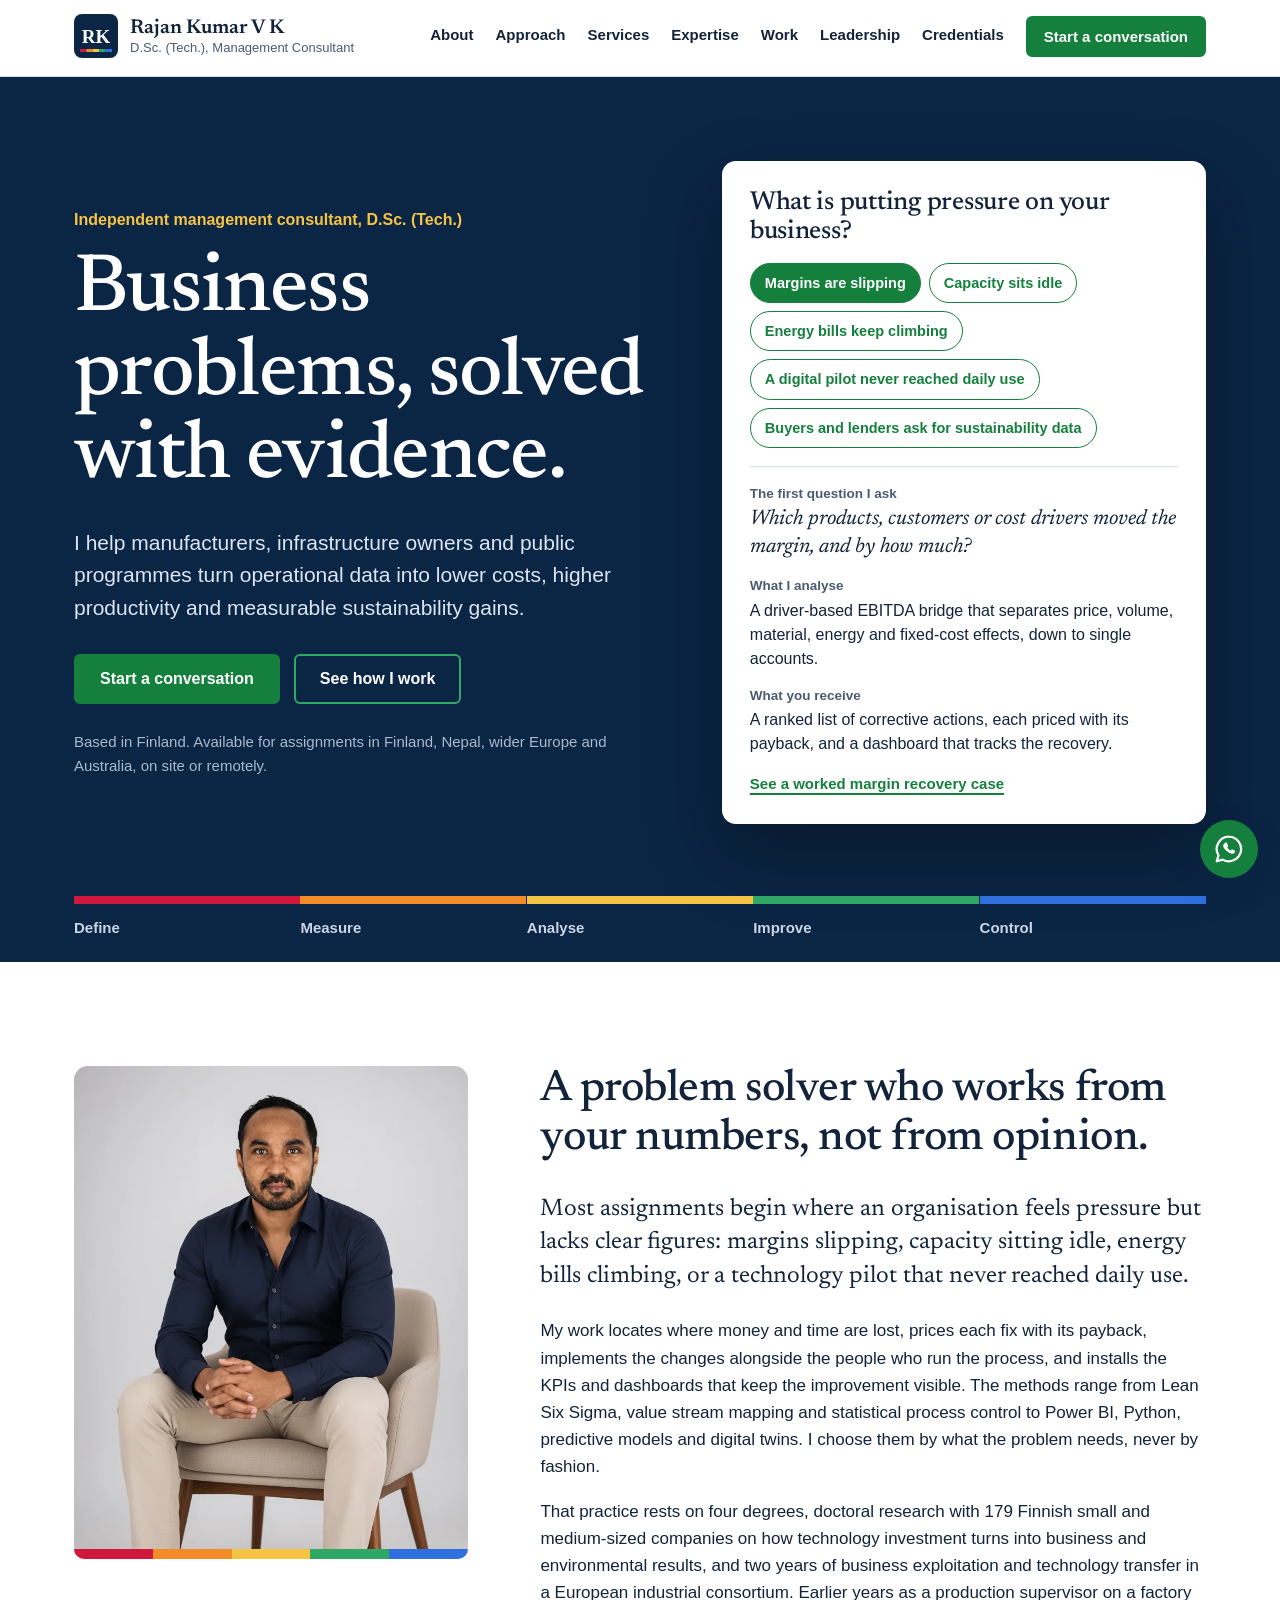
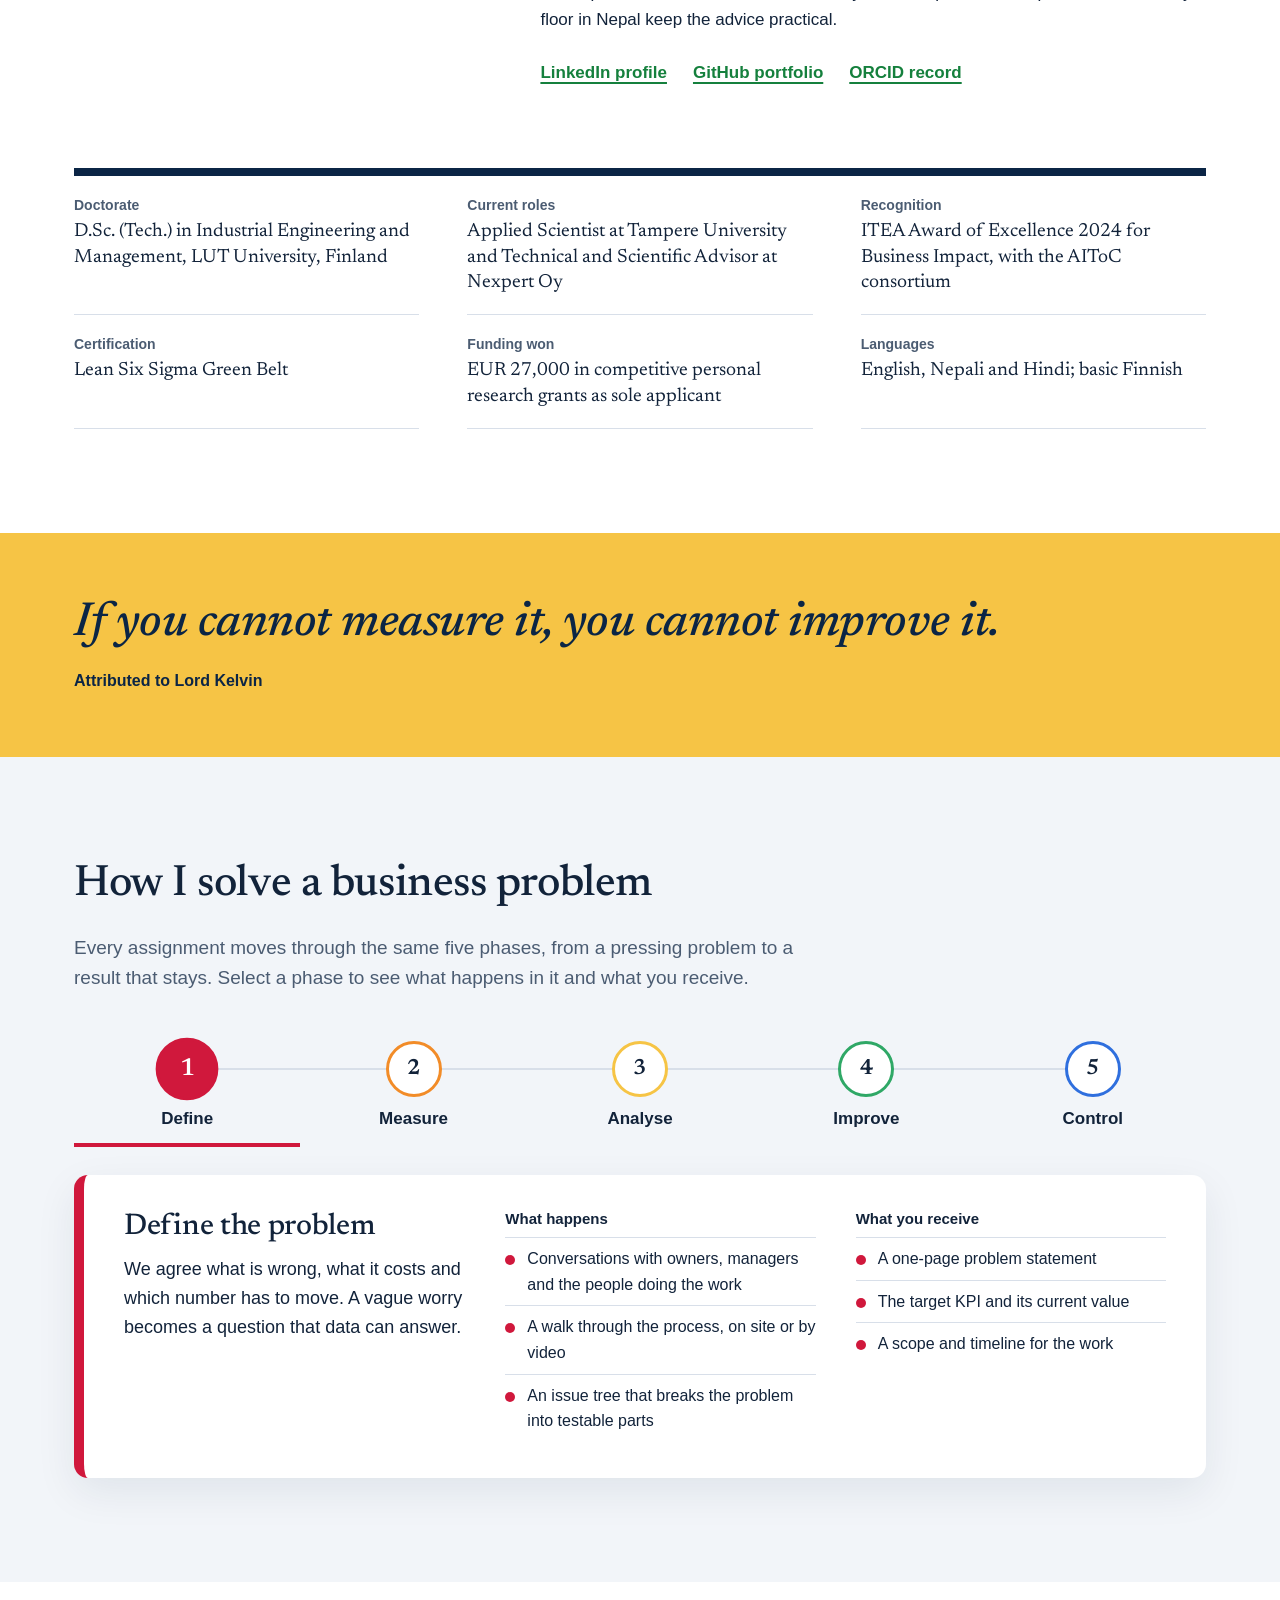
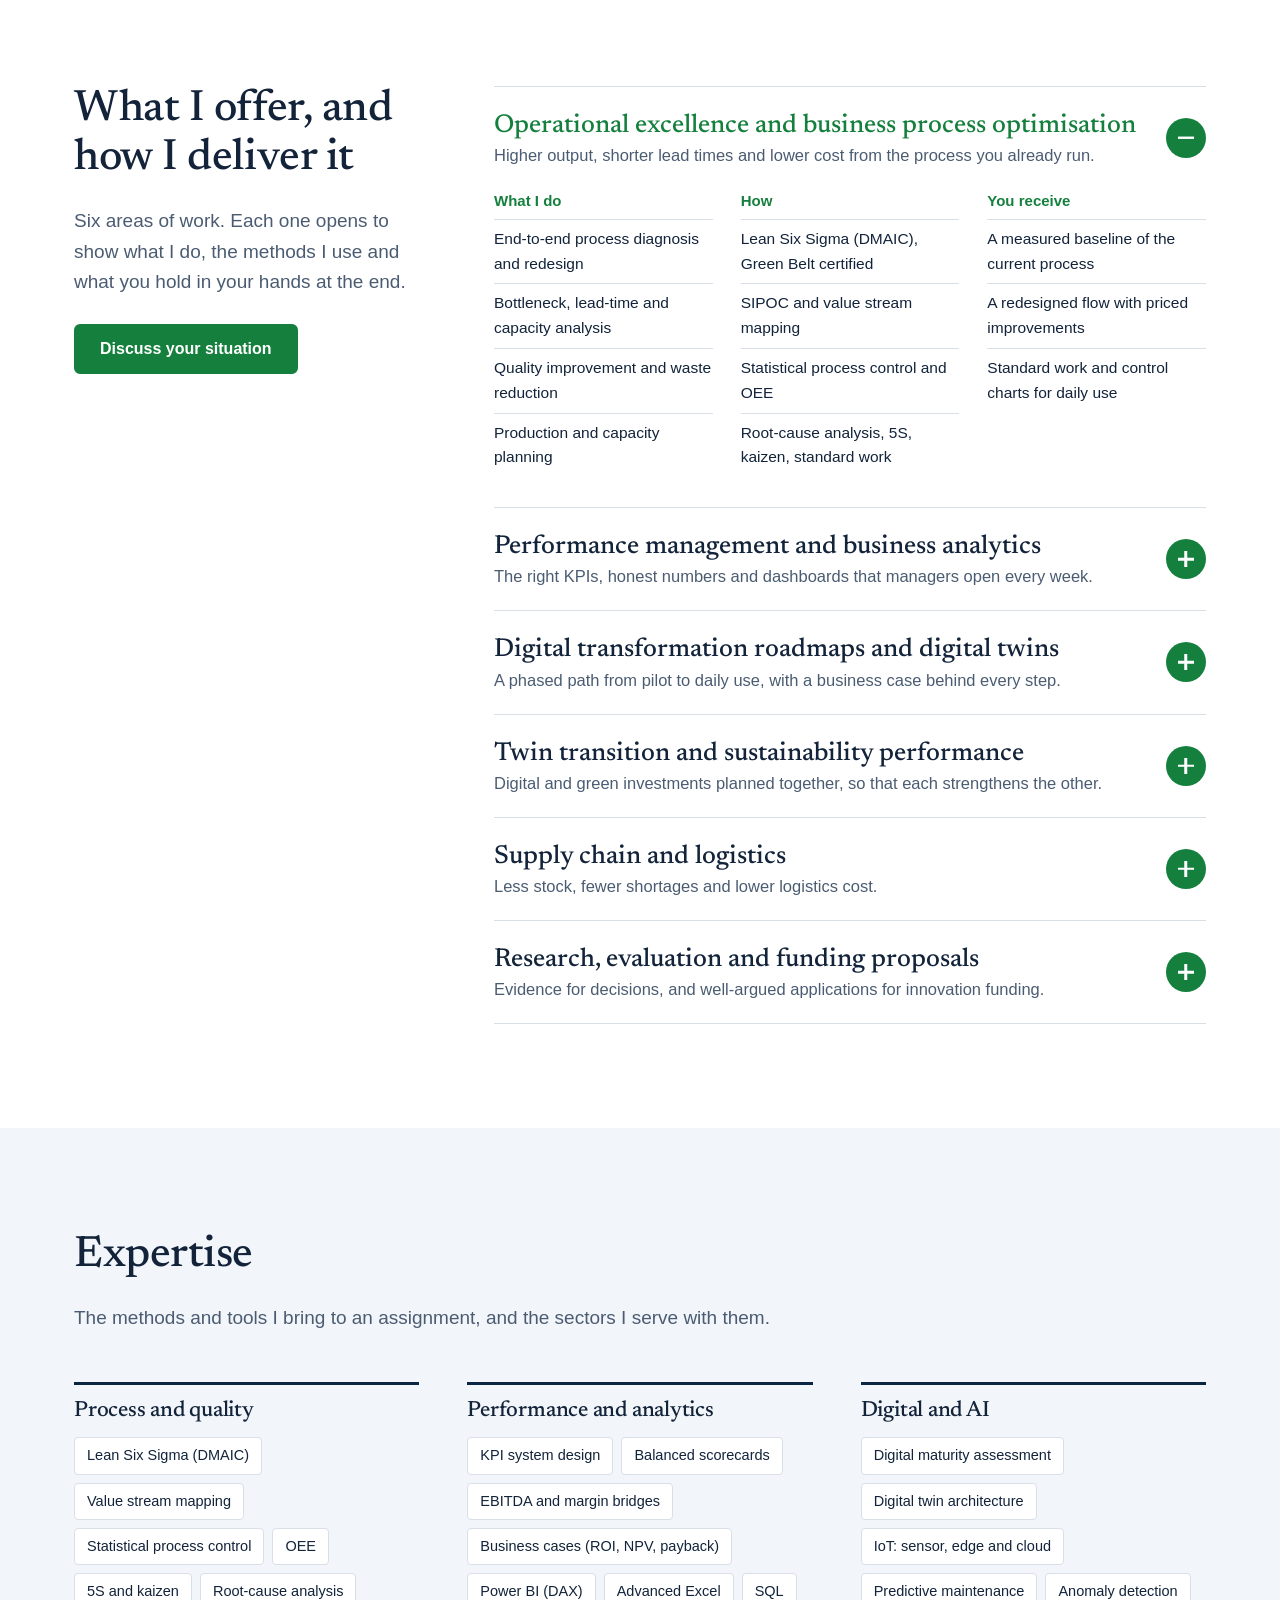
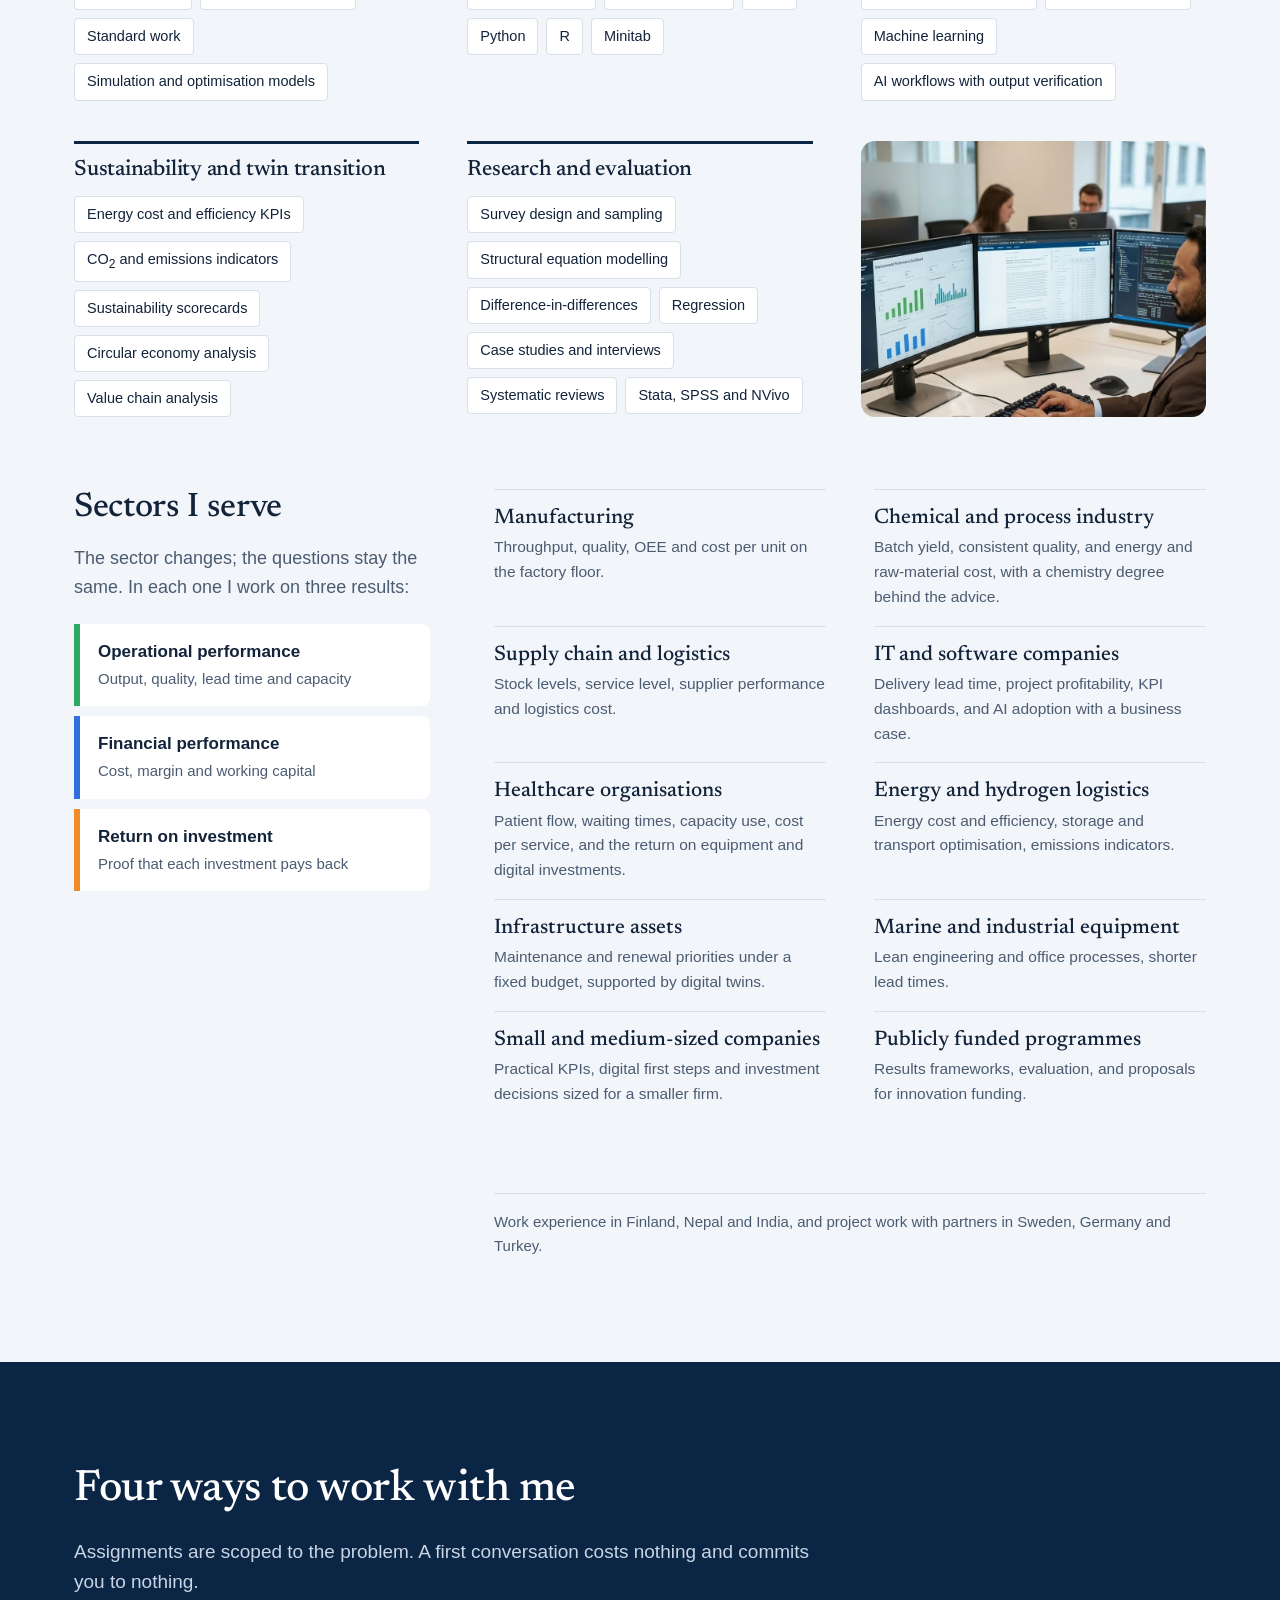
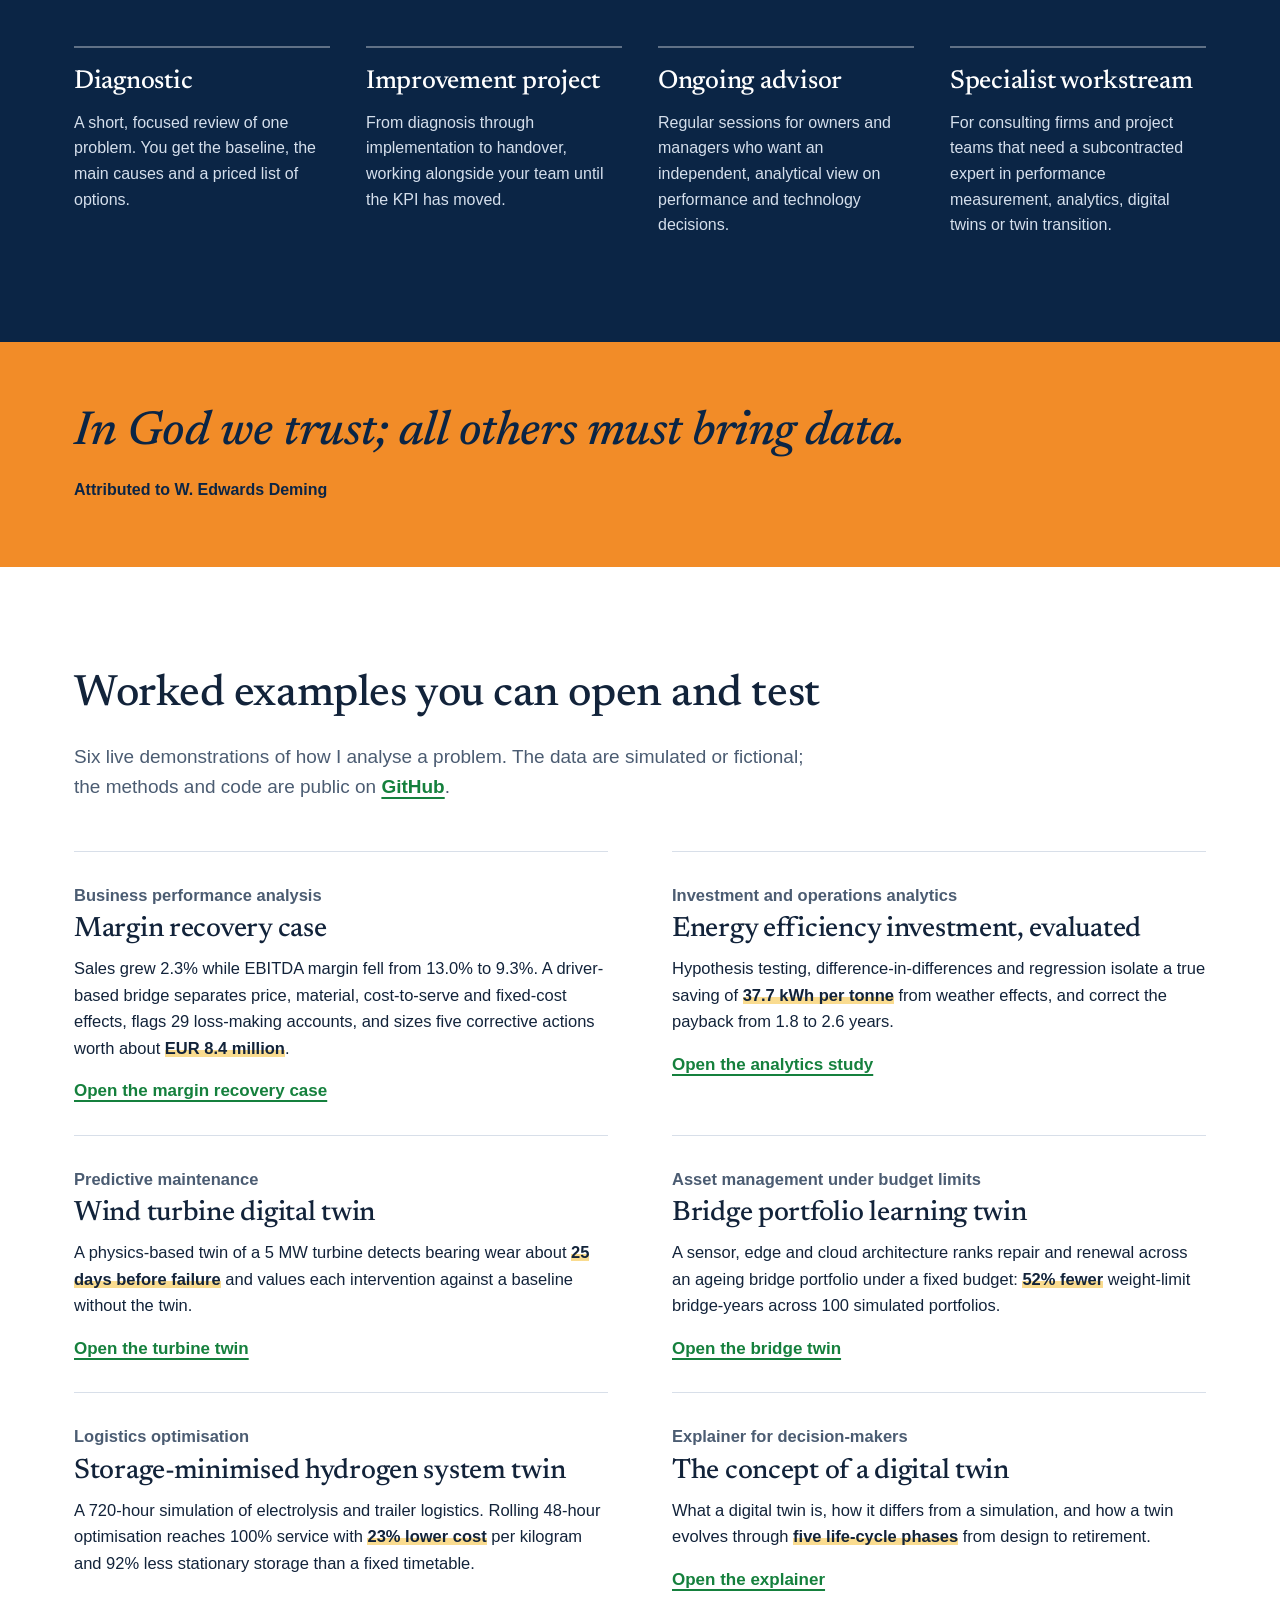
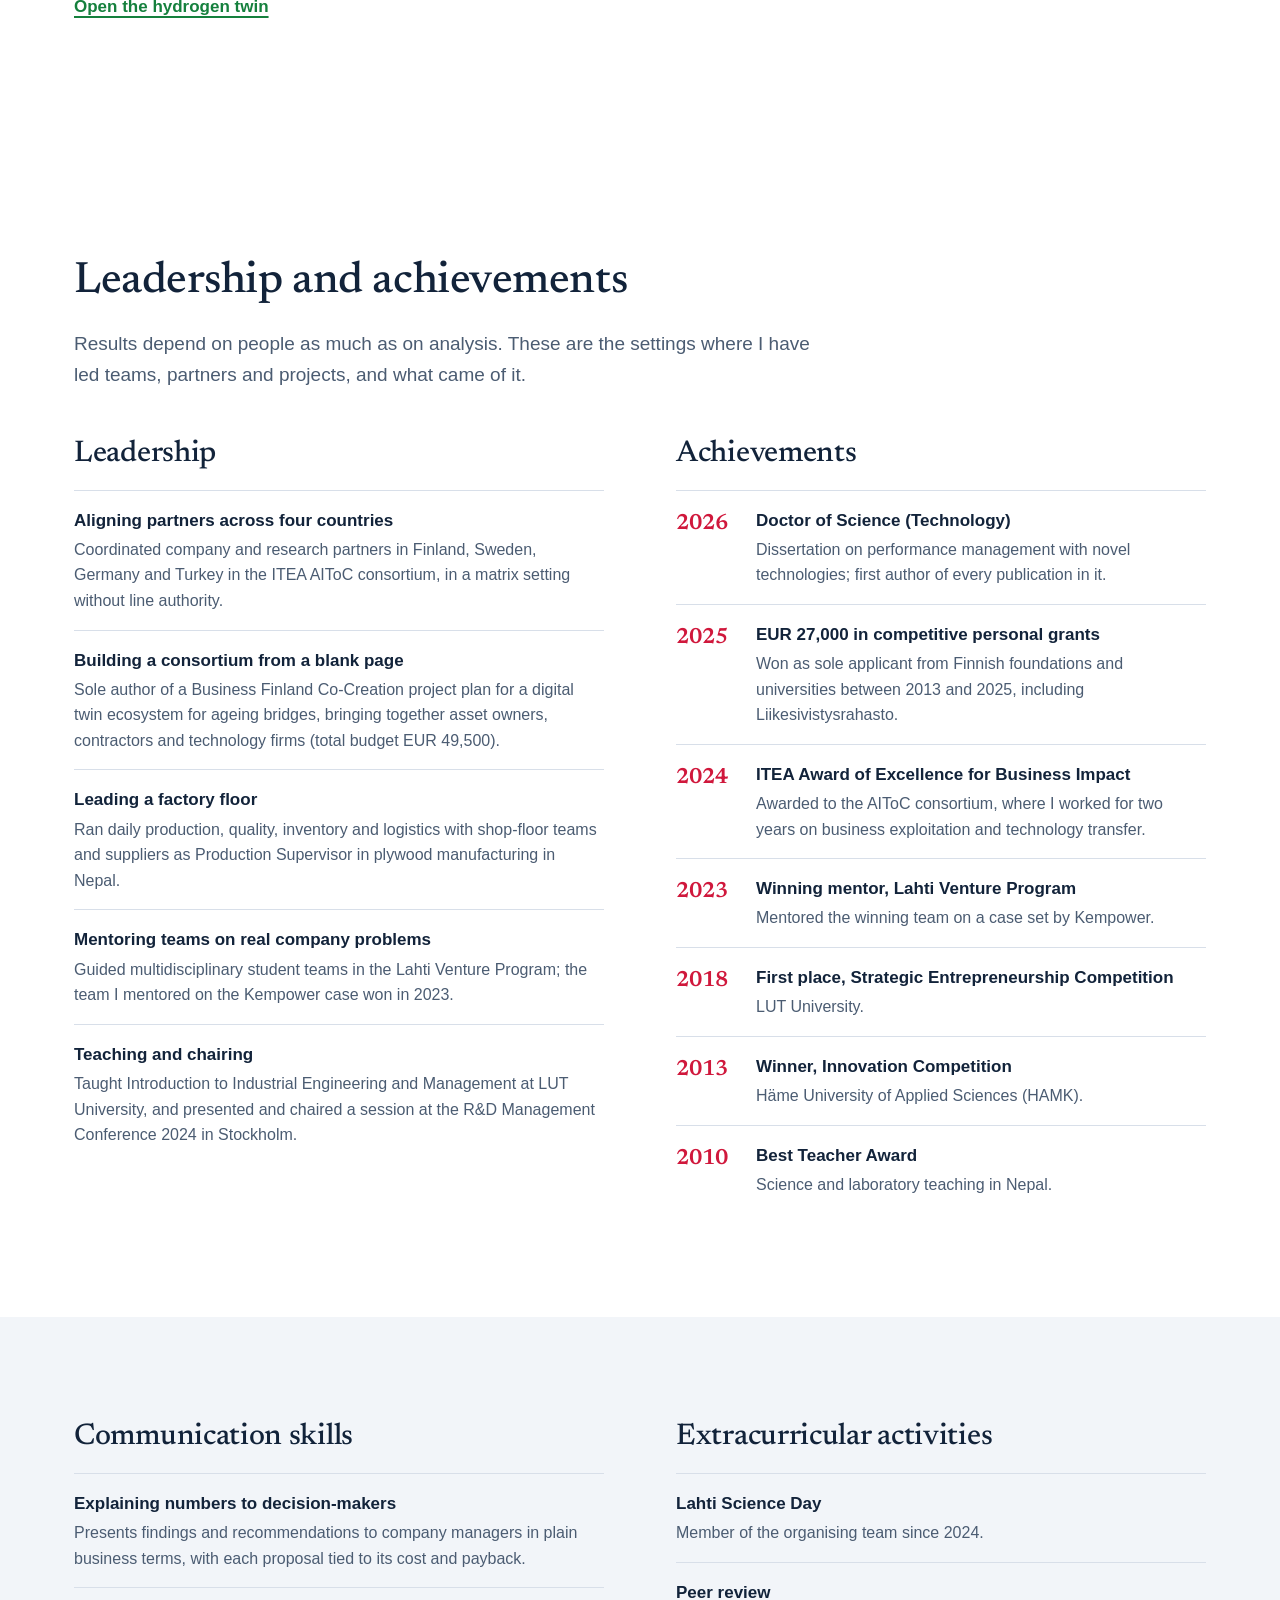
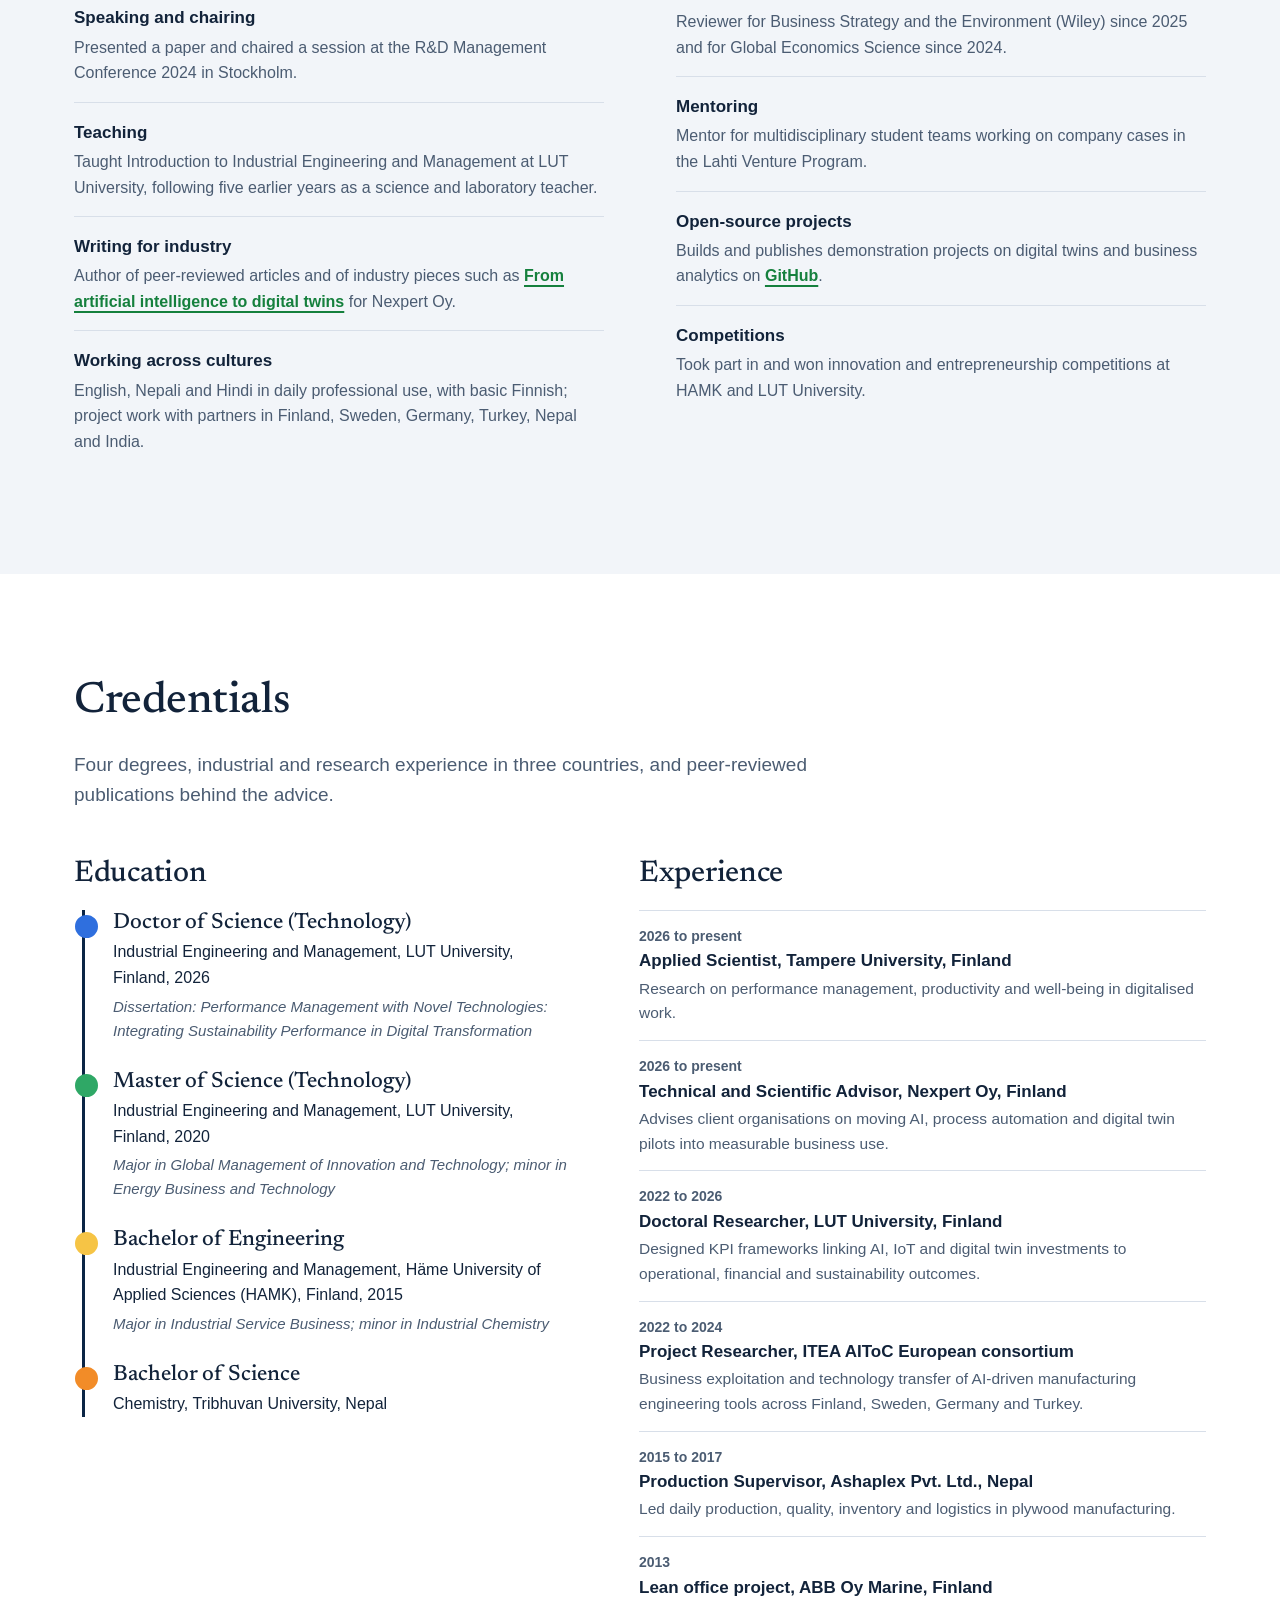
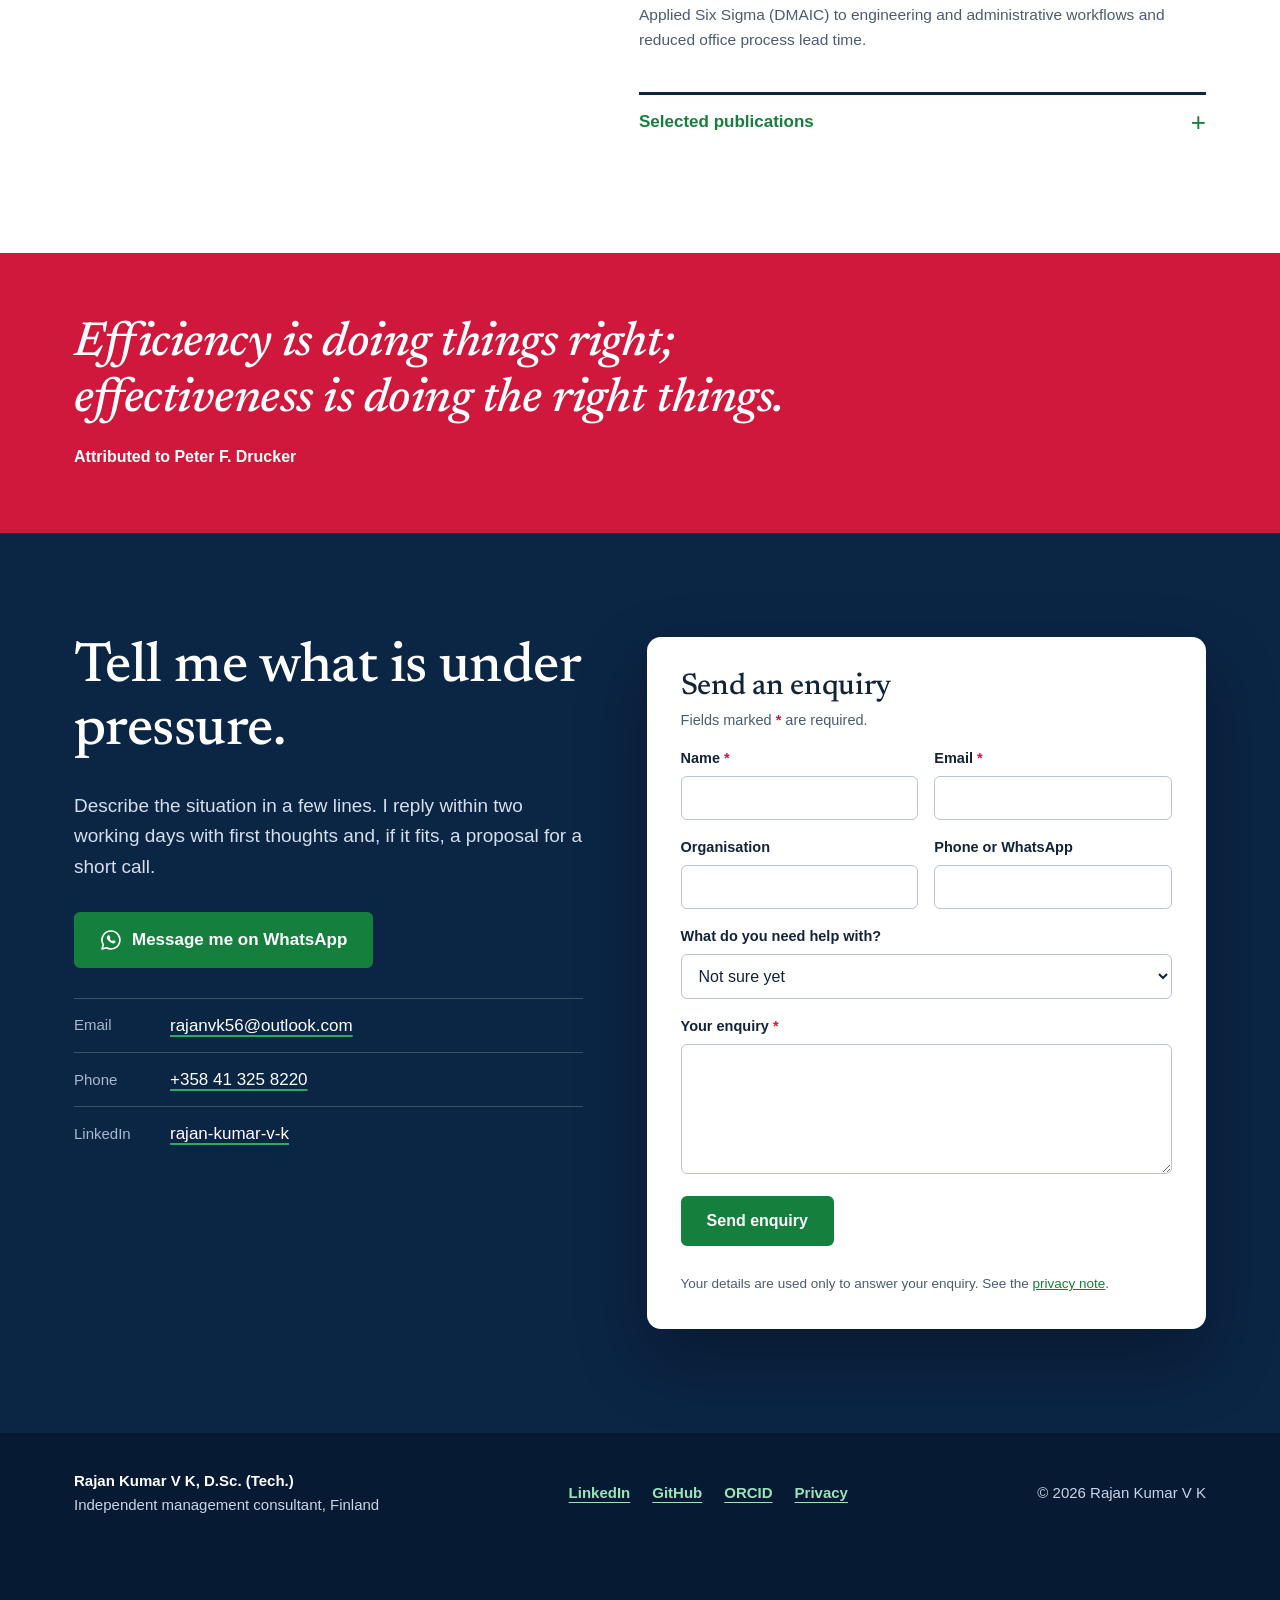
==== commit e98db160: "Add portrait and work photo; expand sectors served" ====
--- a/index.html
+++ b/index.html
@@ -109,6 +109,9 @@
 <!-- ================= ABOUT ================= -->
 <section class="section" id="about">
   <div class="wrap about-grid">
+    <figure class="about-photo">
+      <img src="assets/img/rajan-portrait.webp" width="720" height="900" alt="Rajan Kumar V K, seated, in a navy shirt">
+    </figure>
     <div class="about-main">
       <h2>A problem solver who works from your numbers, not from opinion.</h2>
       <p class="big">Most assignments begin where an organisation feels pressure but lacks clear figures: margins slipping, capacity sitting idle, energy bills climbing, or a technology pilot that never reached daily use.</p>
@@ -120,6 +123,8 @@
         <a class="tlink" href="https://orcid.org/0009-0005-0459-7291" target="_blank" rel="noopener">ORCID record</a>
       </p>
     </div>
+  </div>
+  <div class="wrap">
     <aside class="about-facts" aria-label="Key facts">
       <dl>
         <div><dt>Doctorate</dt><dd>D.Sc. (Tech.) in Industrial Engineering and Management, LUT University, Finland</dd></div>
@@ -233,7 +238,7 @@
   <div class="wrap">
     <div class="sec-head">
       <h2>Expertise</h2>
-      <p>The methods and tools I bring to an assignment, and the settings where I have used them.</p>
+      <p>The methods and tools I bring to an assignment, and the sectors I serve with them.</p>
     </div>
     <div class="xp-grid">
       <article class="xp">
@@ -256,10 +261,34 @@
         <h3>Research and evaluation</h3>
         <ul class="tags"><li>Survey design and sampling</li><li>Structural equation modelling</li><li>Difference-in-differences</li><li>Regression</li><li>Case studies and interviews</li><li>Systematic reviews</li><li>Stata, SPSS and NVivo</li></ul>
       </article>
-      <article class="xp">
-        <h3>Sectors and settings</h3>
-        <ul class="tags"><li>Manufacturing</li><li>Small and medium-sized companies</li><li>Energy and hydrogen logistics</li><li>Infrastructure assets</li><li>Marine and industrial equipment</li><li>Publicly funded programmes</li><li>Finland, Nepal and India</li></ul>
-      </article>
+      <figure class="xp-photo">
+        <img src="assets/img/rajan-at-work.webp" width="880" height="1090" loading="lazy" alt="Rajan Kumar V K at his desk, working with performance dashboards and analysis code on three screens">
+      </figure>
+    </div>
+
+    <div class="sectors" id="sectors">
+      <div class="sectors-head">
+        <h3>Sectors I serve</h3>
+        <p>The sector changes; the questions stay the same. In each one I work on three results:</p>
+        <ul class="outcomes">
+          <li class="o1"><b>Operational performance</b><span>Output, quality, lead time and capacity</span></li>
+          <li class="o2"><b>Financial performance</b><span>Cost, margin and working capital</span></li>
+          <li class="o3"><b>Return on investment</b><span>Proof that each investment pays back</span></li>
+        </ul>
+      </div>
+      <ul class="sector-list">
+        <li><b>Manufacturing</b><p>Throughput, quality, OEE and cost per unit on the factory floor.</p></li>
+        <li><b>Chemical and process industry</b><p>Batch yield, consistent quality, and energy and raw-material cost, with a chemistry degree behind the advice.</p></li>
+        <li><b>Supply chain and logistics</b><p>Stock levels, service level, supplier performance and logistics cost.</p></li>
+        <li><b>IT and software companies</b><p>Delivery lead time, project profitability, KPI dashboards, and AI adoption with a business case.</p></li>
+        <li><b>Healthcare organisations</b><p>Patient flow, waiting times, capacity use, cost per service, and the return on equipment and digital investments.</p></li>
+        <li><b>Energy and hydrogen logistics</b><p>Energy cost and efficiency, storage and transport optimisation, emissions indicators.</p></li>
+        <li><b>Infrastructure assets</b><p>Maintenance and renewal priorities under a fixed budget, supported by digital twins.</p></li>
+        <li><b>Marine and industrial equipment</b><p>Lean engineering and office processes, shorter lead times.</p></li>
+        <li><b>Small and medium-sized companies</b><p>Practical KPIs, digital first steps and investment decisions sized for a smaller firm.</p></li>
+        <li><b>Publicly funded programmes</b><p>Results frameworks, evaluation, and proposals for innovation funding.</p></li>
+      </ul>
+      <p class="sectors-note">Work experience in Finland, Nepal and India, and project work with partners in Sweden, Germany and Turkey.</p>
     </div>
   </div>
 </section>
--- a/assets/css/main.css
+++ b/assets/css/main.css
@@ -120,14 +120,17 @@
 .plain li{padding:10px 0;border-top:1px solid var(--line);font-size:16px}
 
 /* About */
-.about-grid{display:grid;grid-template-columns:minmax(0,1.35fr) minmax(0,.9fr);gap:72px;align-items:start}
+.about-grid{display:grid;grid-template-columns:minmax(0,.8fr) minmax(0,1.35fr);gap:72px;align-items:start}
+.about-photo{margin:0;position:relative}
+.about-photo img{display:block;width:100%;height:auto;border-radius:14px}
+.about-photo::after{content:"";position:absolute;left:0;right:0;bottom:0;height:10px;border-radius:0 0 14px 14px;background:linear-gradient(90deg,var(--crimson) 0 20%,var(--orange) 20% 40%,var(--yellow) 40% 60%,var(--green) 60% 80%,var(--blue) 80% 100%)}
 .about-main h2{max-width:16em;margin-bottom:28px}
 .about-main p{max-width:40em}
 .about-main .big{font-family:var(--serif);font-size:24px;line-height:1.4}
 .about-links{display:flex;flex-wrap:wrap;gap:10px 26px;margin-top:26px}
-.about-facts{border-top:8px solid var(--navy);padding-top:6px}
-.about-facts dl{margin:0}
-.about-facts div{padding:16px 0;border-bottom:1px solid var(--line)}
+.about-facts{border-top:8px solid var(--navy);margin-top:64px}
+.about-facts dl{margin:0;display:grid;grid-template-columns:repeat(3,minmax(0,1fr));gap:0 48px}
+.about-facts div{padding:18px 0;border-bottom:1px solid var(--line)}
 .about-facts dt{font-size:14px;font-weight:700;color:var(--muted);margin-bottom:3px}
 .about-facts dd{margin:0;font-family:var(--serif);font-size:19px;line-height:1.35}
 
@@ -183,8 +186,25 @@
 /* Expertise */
 .xp-grid{display:grid;grid-template-columns:repeat(3,minmax(0,1fr));gap:40px 48px}
 .xp h3{font-size:22px;padding-top:14px;border-top:3px solid var(--navy);margin-bottom:14px}
+.xp-photo{margin:0;border-radius:14px;overflow:hidden;min-height:260px;position:relative}
+.xp-photo img{position:absolute;inset:0;width:100%;height:100%;object-fit:cover;object-position:70% 55%}
 .tags{list-style:none;display:flex;flex-wrap:wrap;gap:8px}
 .tags li{font-size:14.5px;padding:6px 12px;background:#fff;border:1px solid var(--line);border-radius:4px}
+
+/* Sectors */
+.sectors{margin-top:72px;display:grid;grid-template-columns:minmax(0,.8fr) minmax(0,1.6fr);gap:64px;align-items:start}
+.sectors-head h3{font-size:34px}
+.sectors-head p{color:var(--muted);font-size:18px}
+.outcomes{list-style:none;margin-top:22px}
+.outcomes li{padding:14px 0 14px 18px;border-left:6px solid var(--c);margin-bottom:10px;background:#fff;border-radius:0 8px 8px 0}
+.outcomes b{display:block;font-size:17px}
+.outcomes span{font-size:15px;color:var(--muted)}
+.o1{--c:var(--green)} .o2{--c:var(--blue)} .o3{--c:var(--orange)}
+.sector-list{list-style:none;display:grid;grid-template-columns:repeat(2,minmax(0,1fr));gap:0 48px}
+.sector-list li{padding:16px 0;border-top:1px solid var(--line)}
+.sector-list b{display:block;font-family:var(--serif);font-weight:500;font-size:21px;line-height:1.25;margin-bottom:3px}
+.sector-list p{margin:0;font-size:15.5px;color:var(--muted)}
+.sectors-note{grid-column:2;margin:6px 0 0;font-size:15px;color:var(--muted);border-top:1px solid var(--line);padding-top:16px}
 
 /* Ways to work */
 .ways{display:grid;grid-template-columns:repeat(4,minmax(0,1fr));gap:36px}
@@ -300,7 +320,11 @@
   .main-nav .btn{margin-top:16px;justify-content:center}
   .brand-text small{display:block}
   .hero{padding-top:56px}
-  .hero-grid,.about-grid,.services-grid,.cred-grid,.contact-grid,.lead-grid{grid-template-columns:1fr;gap:44px}
+  .hero-grid,.about-grid,.services-grid,.cred-grid,.contact-grid,.lead-grid,.sectors{grid-template-columns:1fr;gap:44px}
+  .sectors-note{grid-column:1}
+  .about-photo{max-width:420px}
+  .about-facts dl{grid-template-columns:repeat(2,minmax(0,1fr))}
+  .xp-photo{min-height:340px}
   .sticky{position:static}
   .section{padding:76px 0}
   .phase-panel{grid-template-columns:1fr;gap:22px;padding:28px 24px}
@@ -321,7 +345,7 @@
   .phase-track::before{top:21px}
   .acc-t{font-size:22px}
   .acc-body{grid-template-columns:1fr;gap:18px}
-  .work-list,.xp-grid,.ways,.fgrid{grid-template-columns:1fr}
+  .work-list,.xp-grid,.ways,.fgrid,.sector-list,.about-facts dl{grid-template-columns:1fr}
   .enquiry{padding:22px}
   .quote{padding:48px 0}
   .ach li{grid-template-columns:54px 1fr}
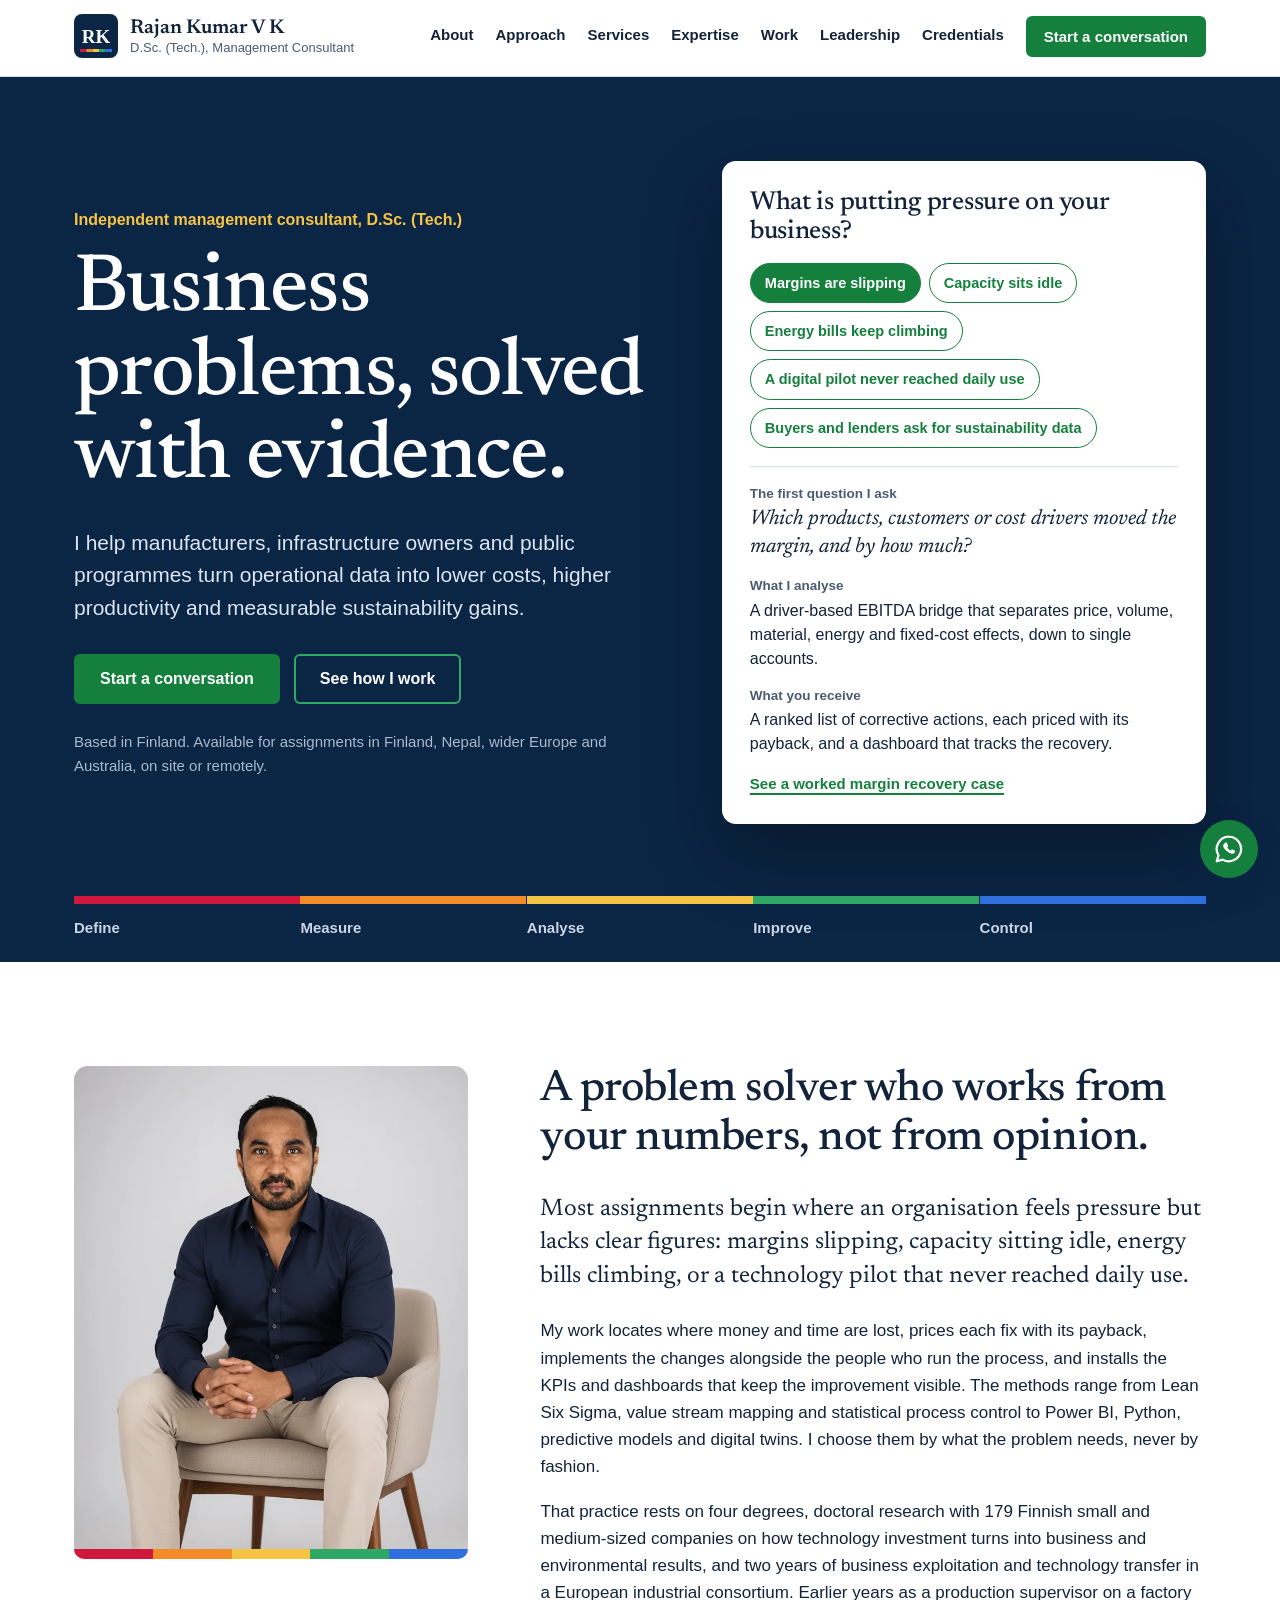
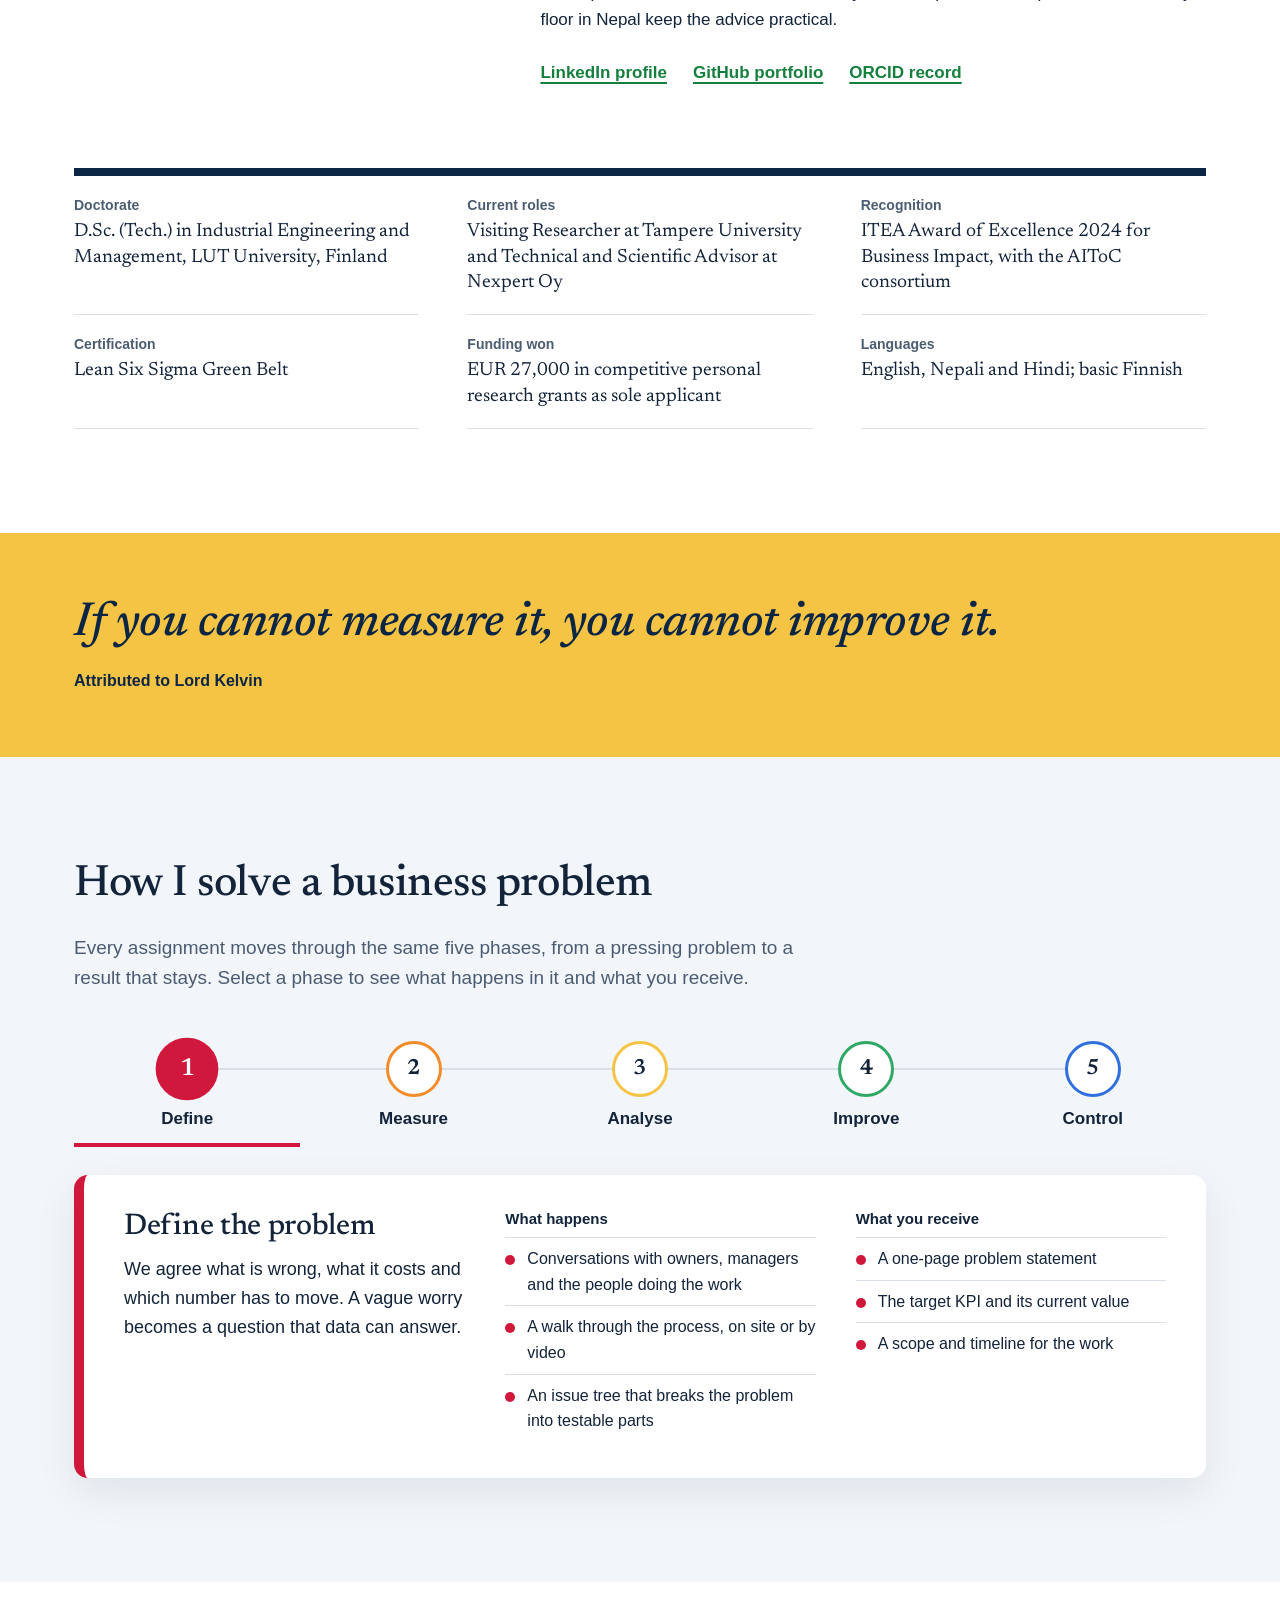
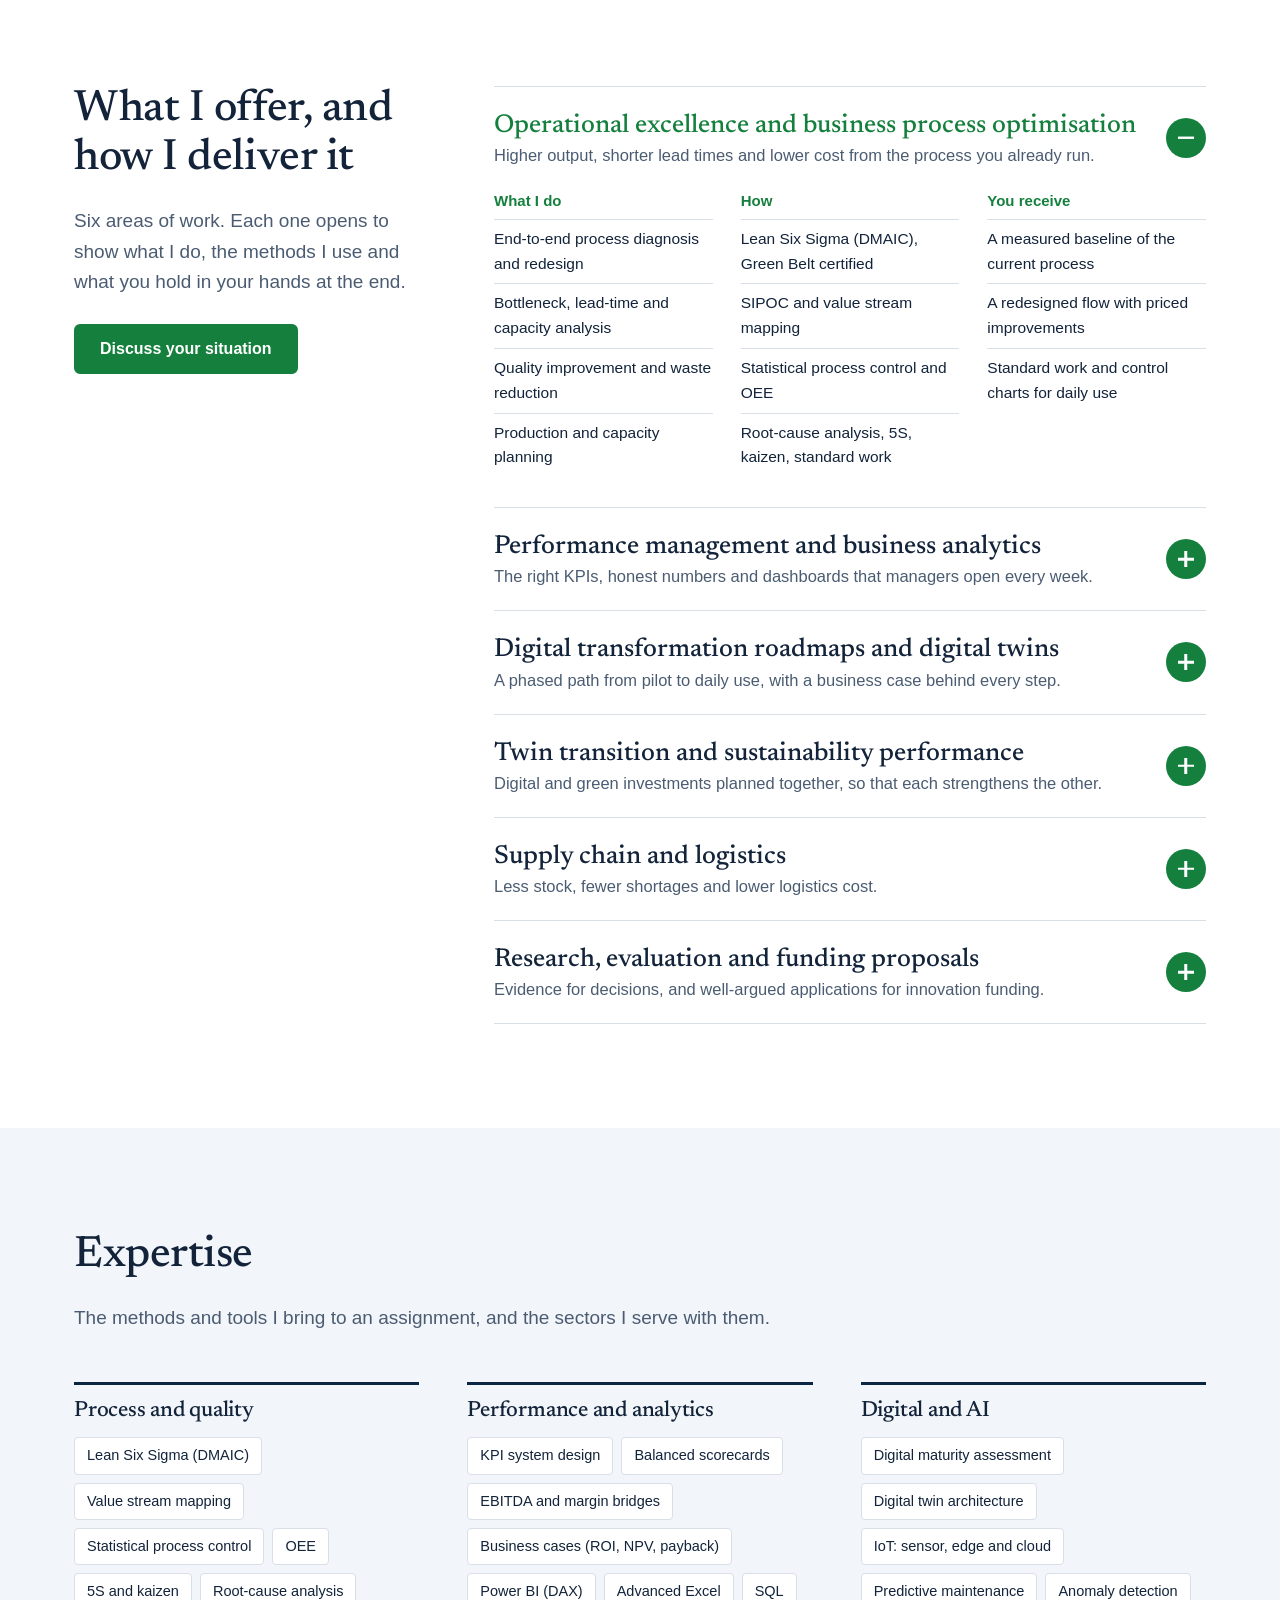
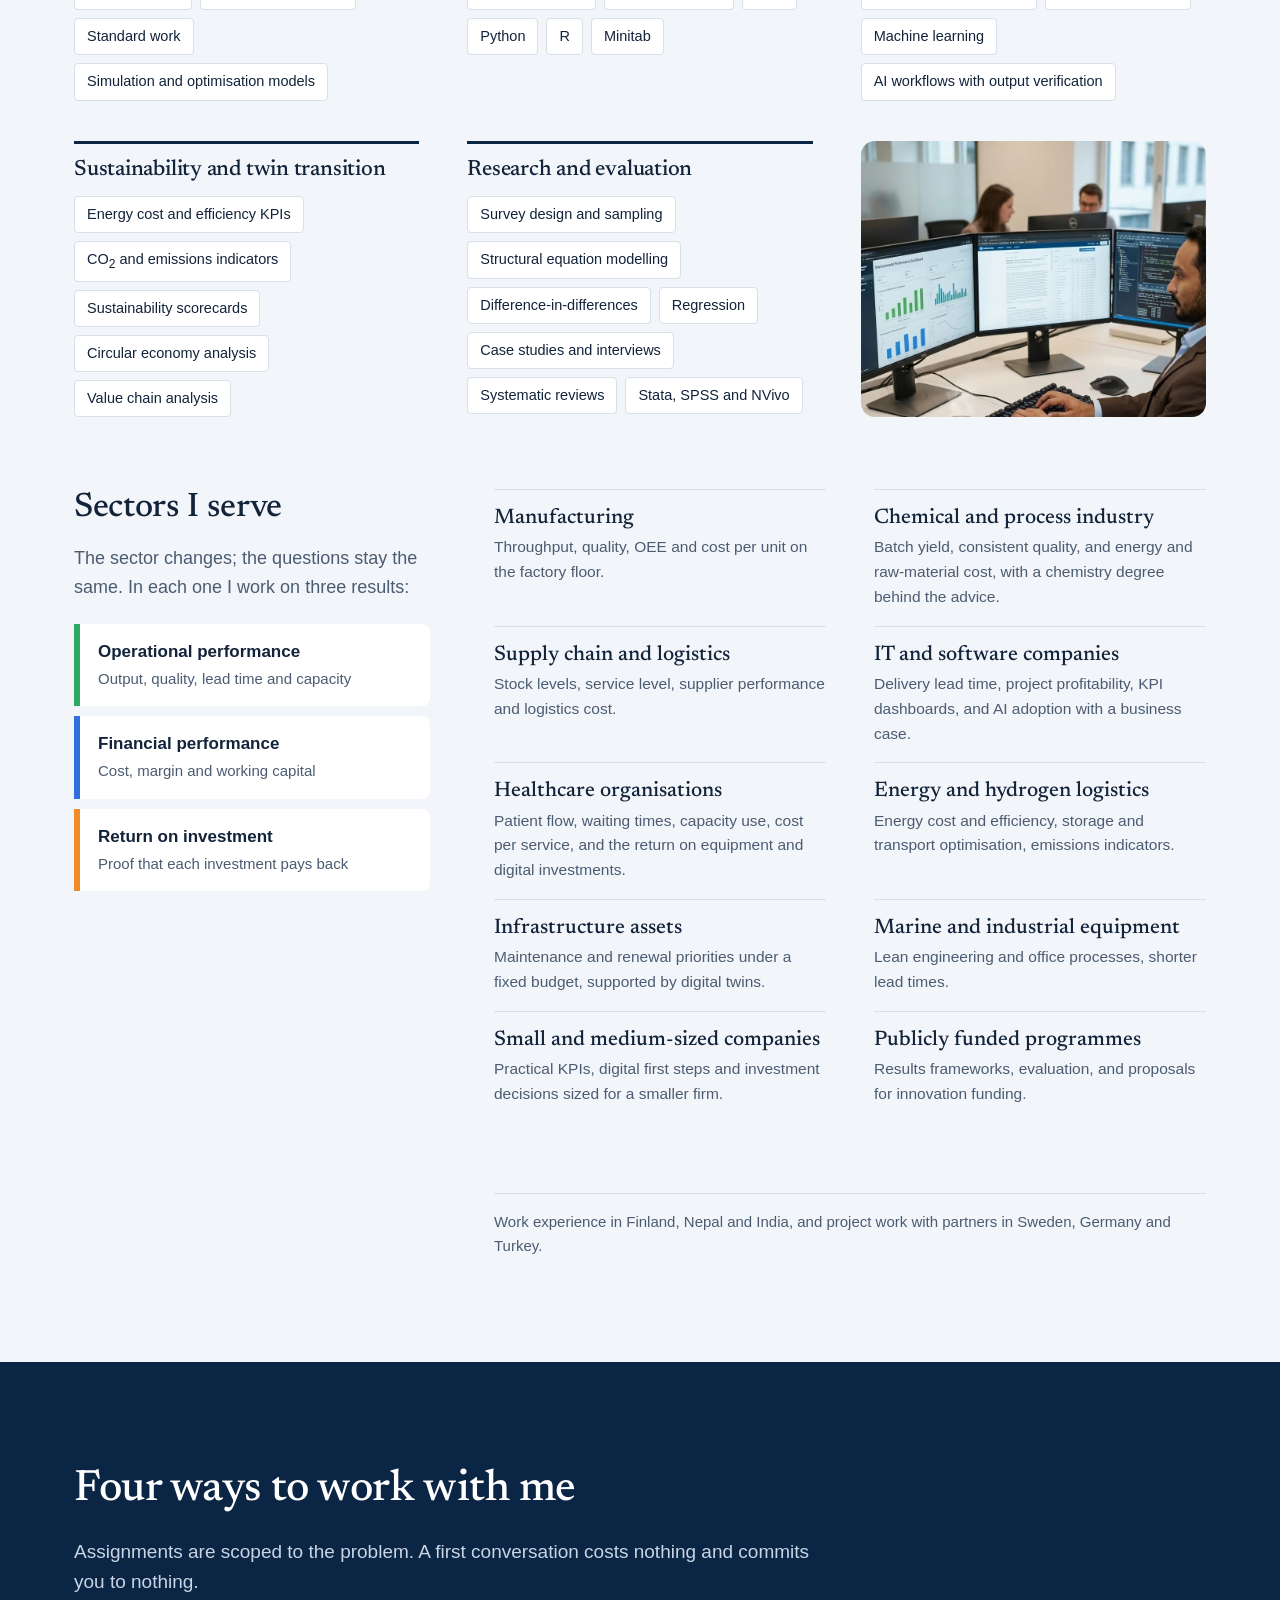
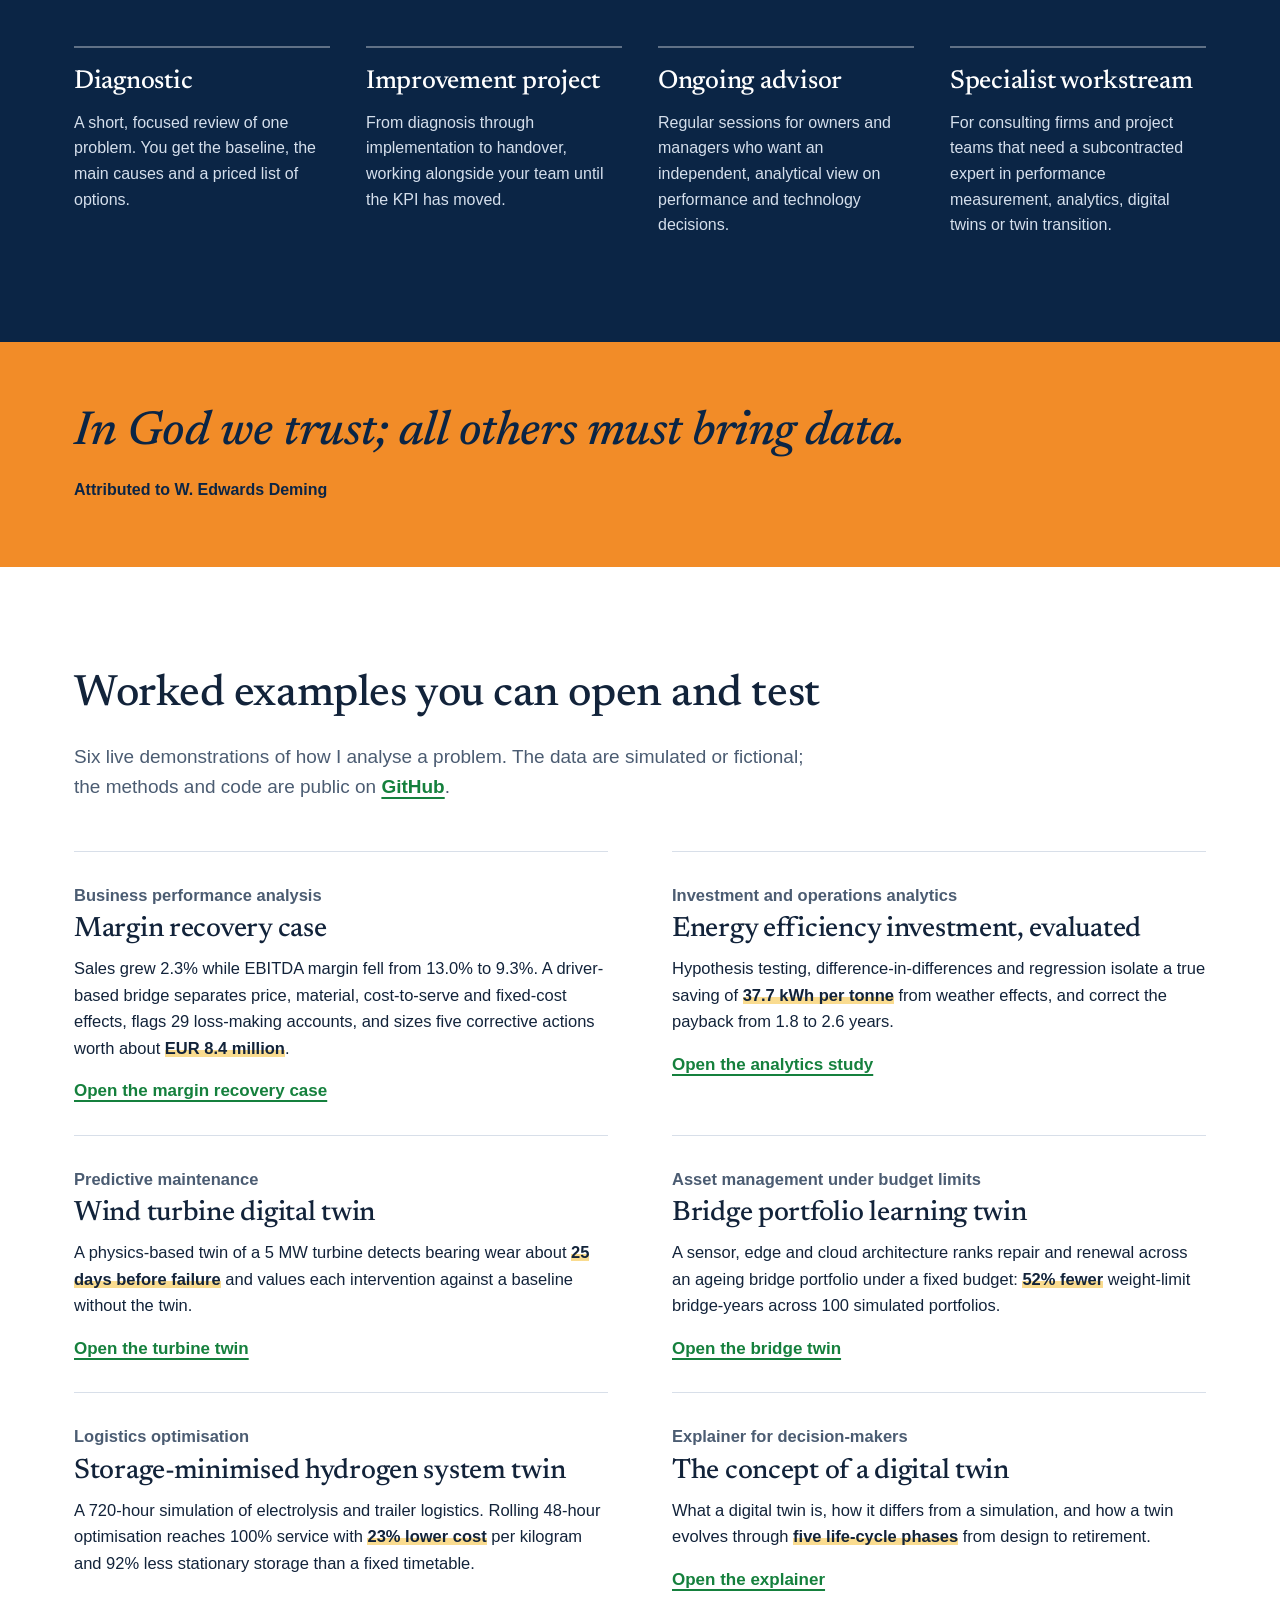
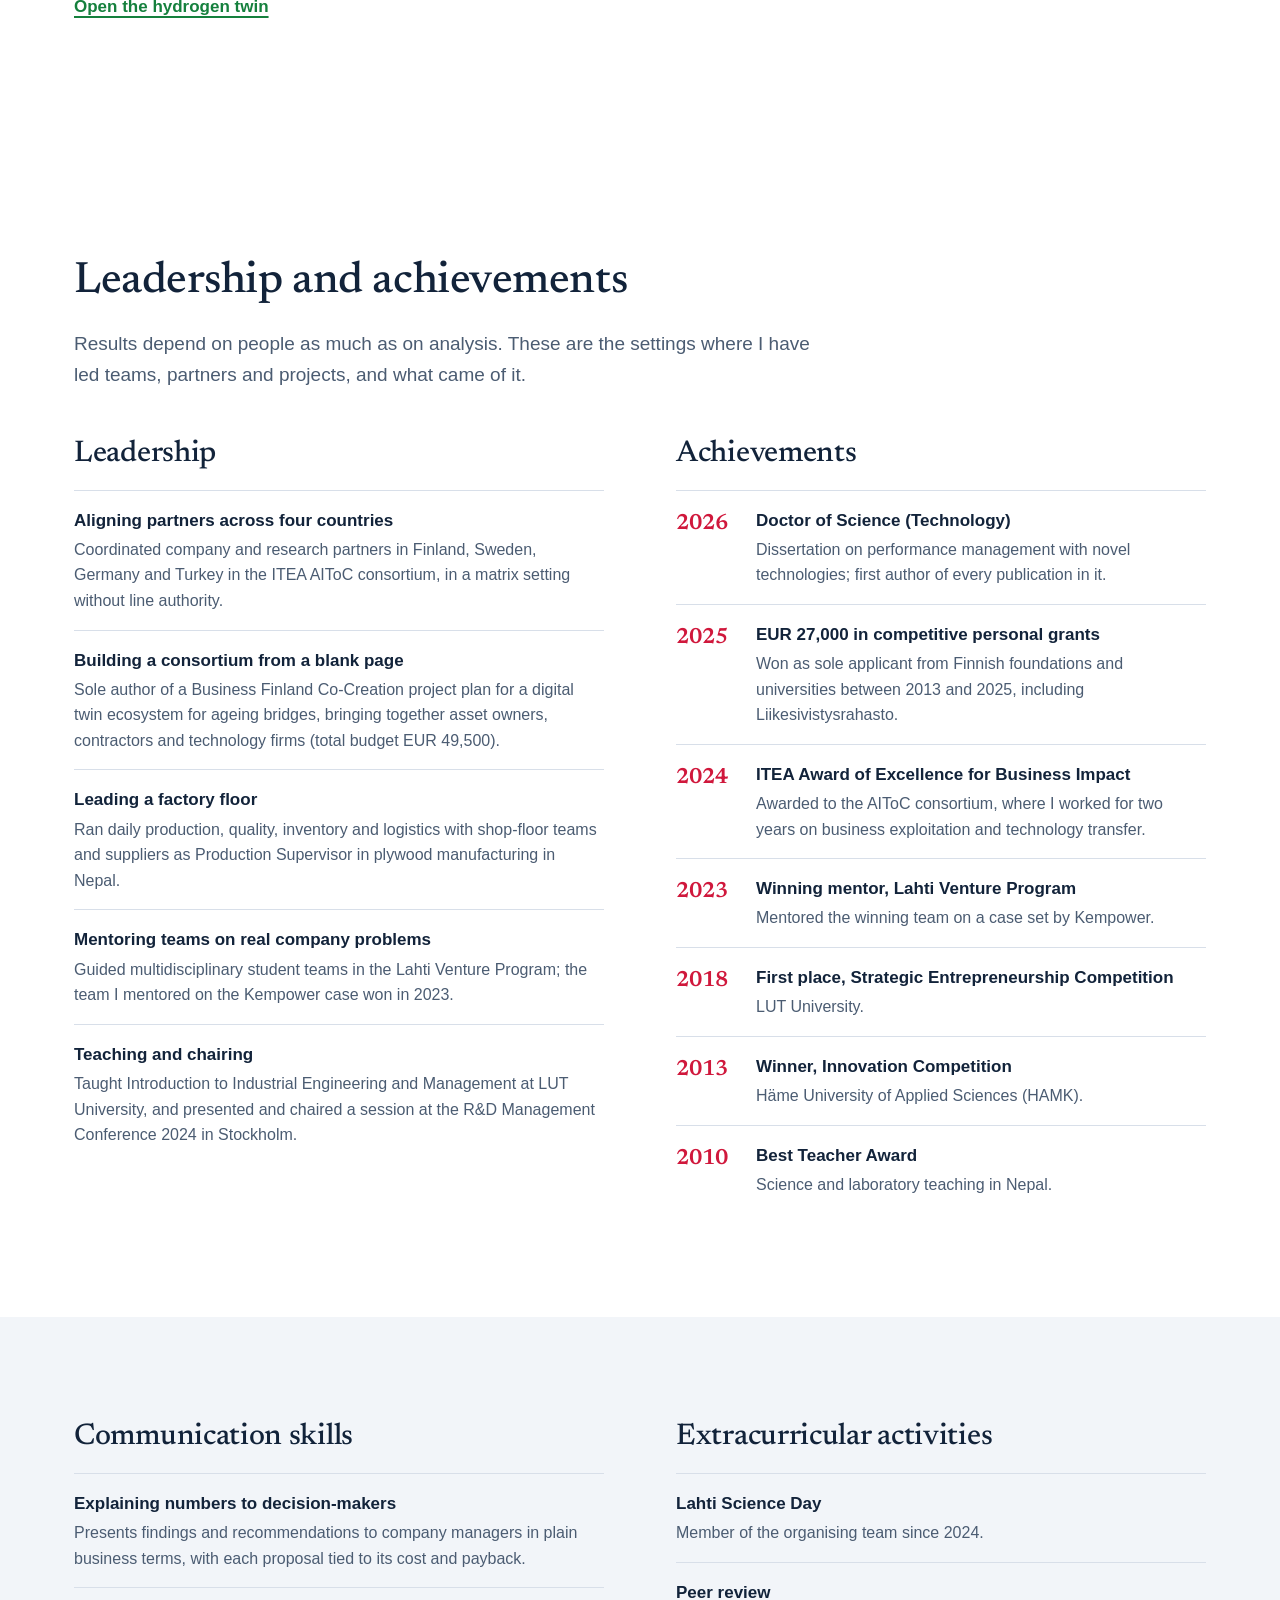
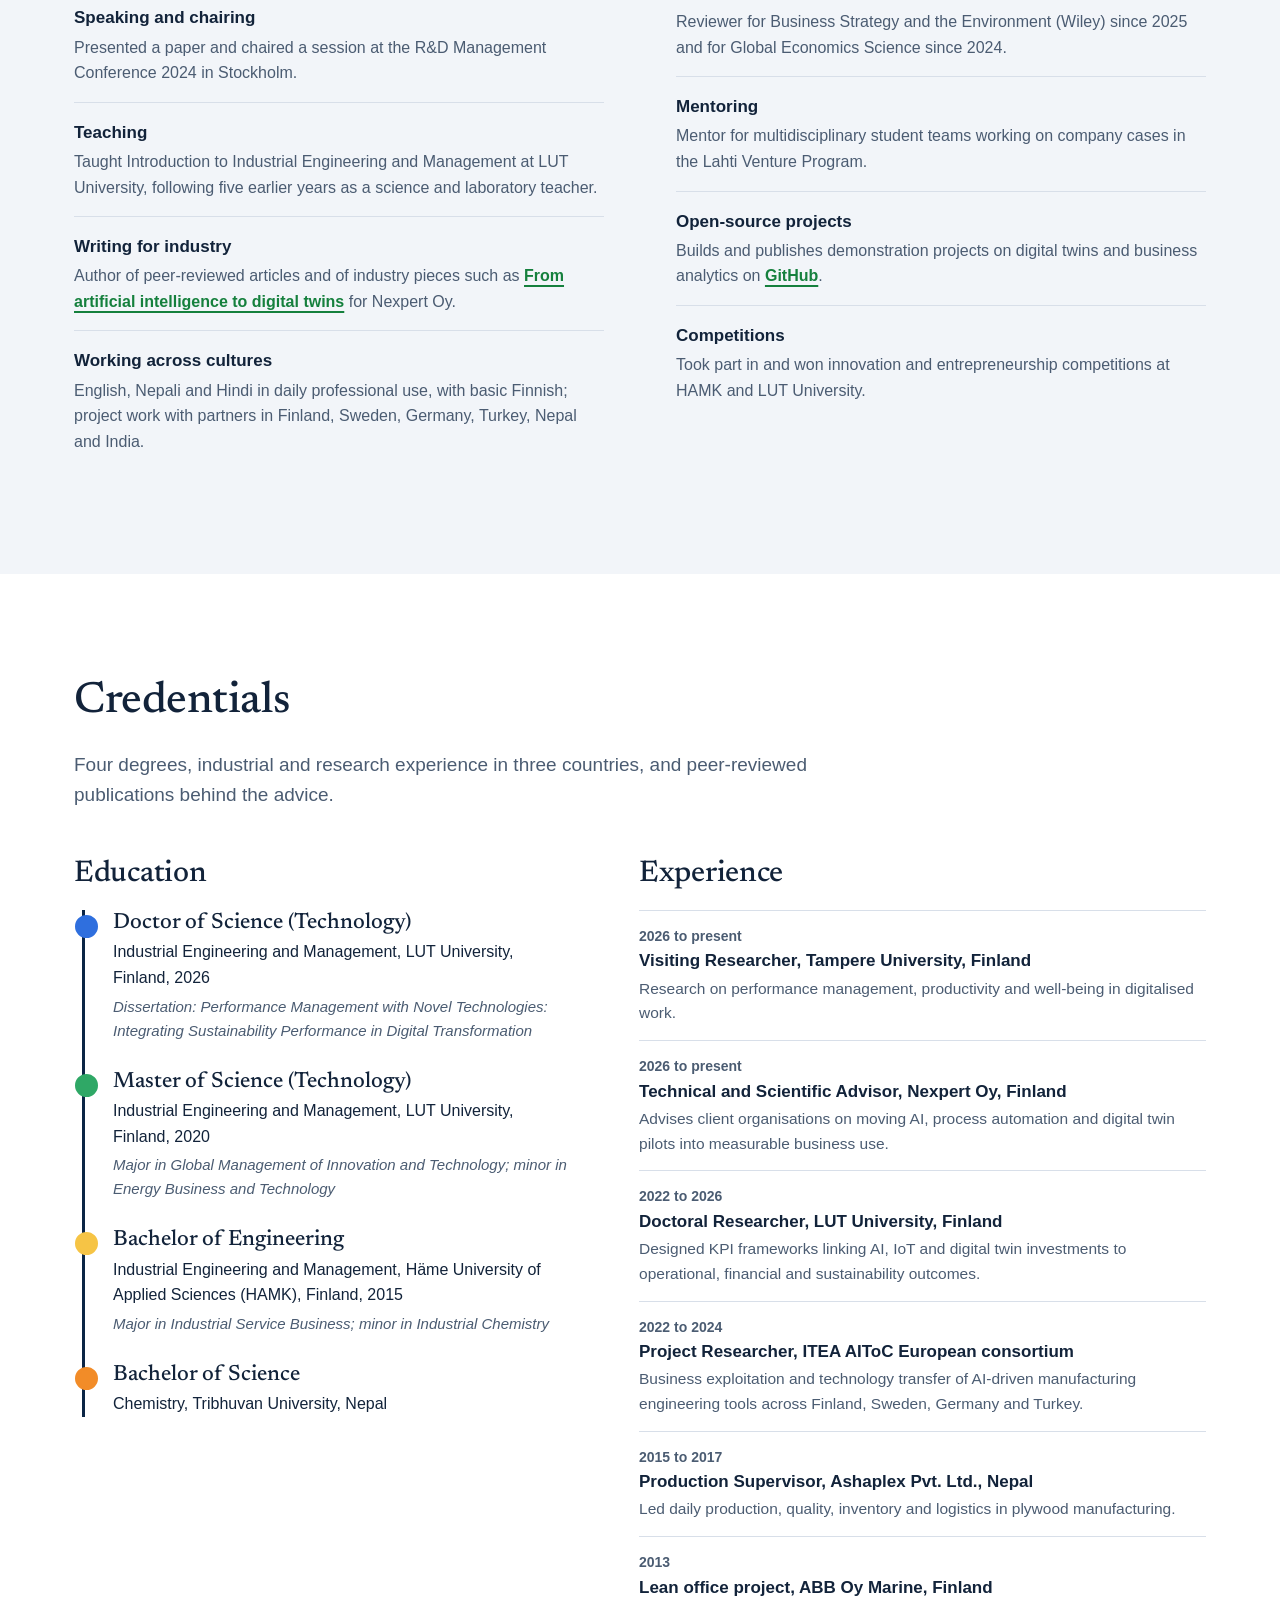
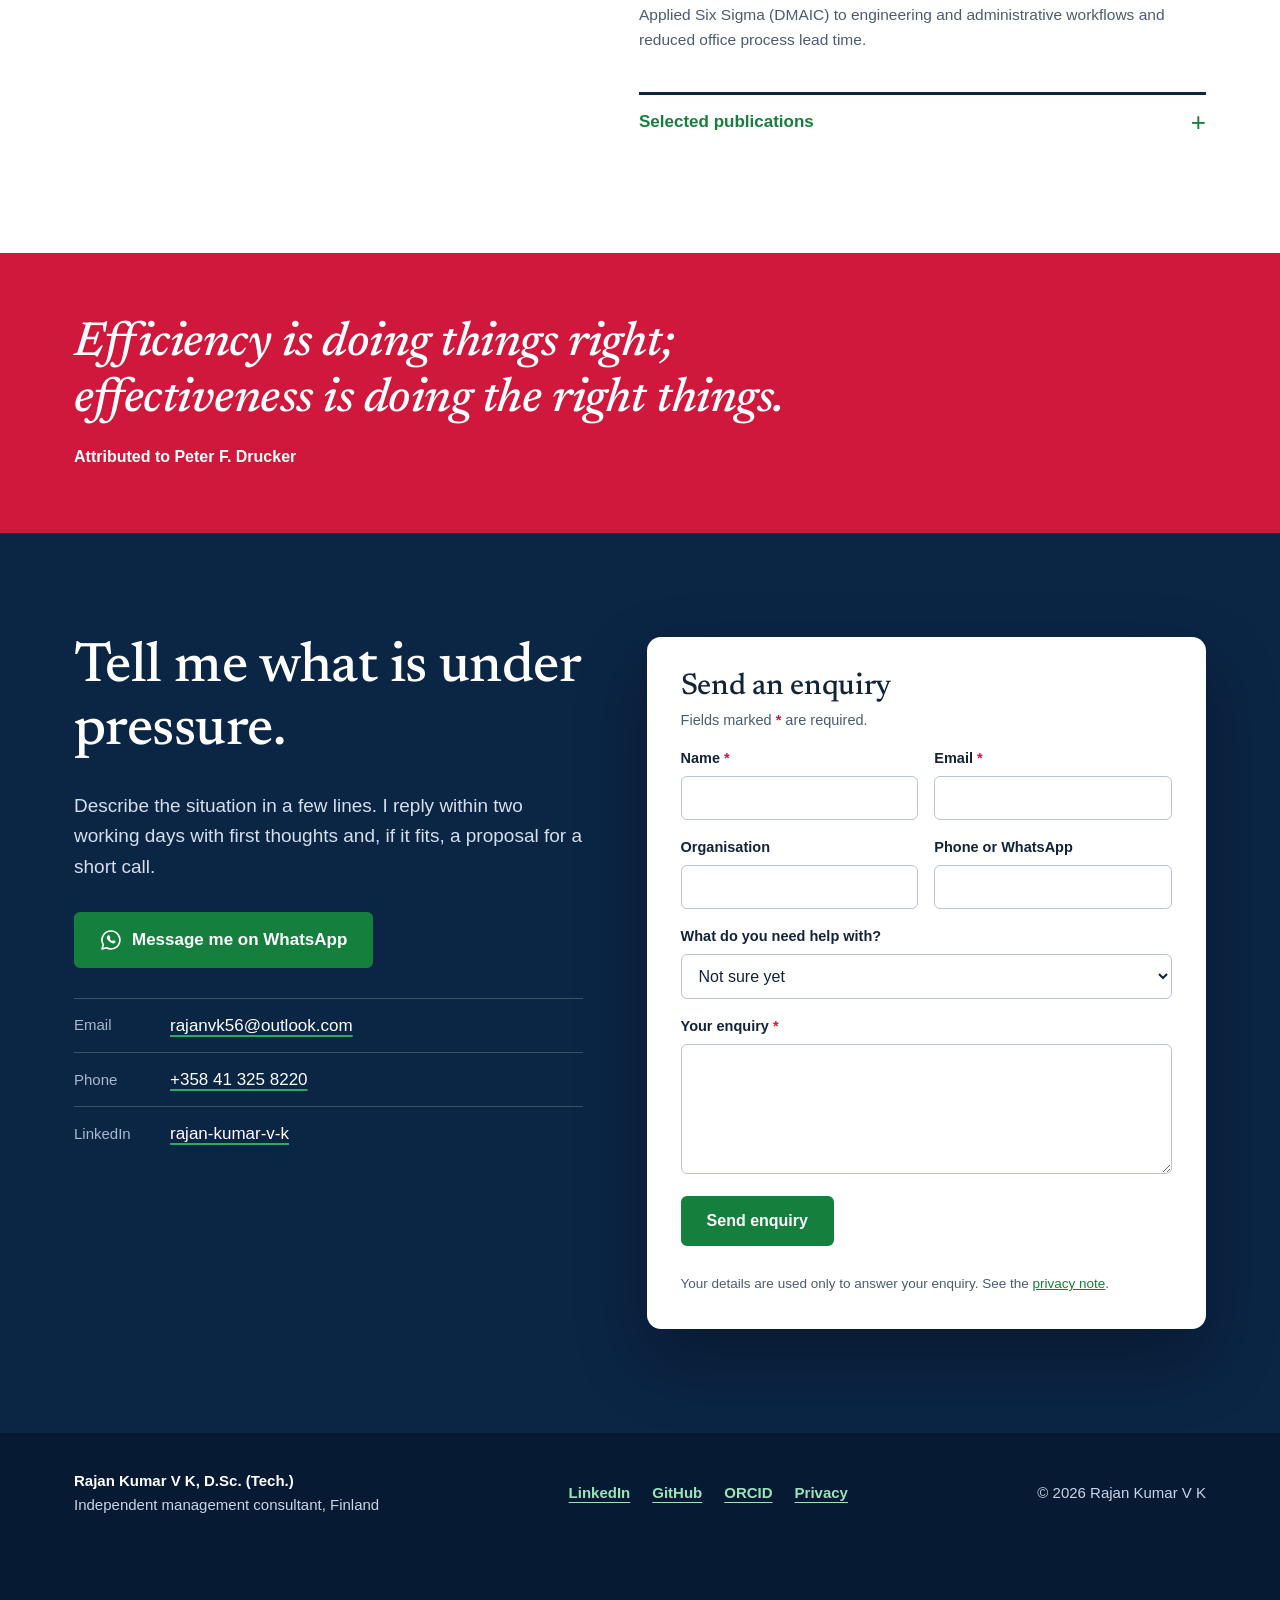
==== commit 4aa1f3ff: "Update Tampere University title to Visiting Researcher" ====
--- a/index.html
+++ b/index.html
@@ -128,7 +128,7 @@
     <aside class="about-facts" aria-label="Key facts">
       <dl>
         <div><dt>Doctorate</dt><dd>D.Sc. (Tech.) in Industrial Engineering and Management, LUT University, Finland</dd></div>
-        <div><dt>Current roles</dt><dd>Applied Scientist at Tampere University and Technical and Scientific Advisor at Nexpert Oy</dd></div>
+        <div><dt>Current roles</dt><dd>Visiting Researcher at Tampere University and Technical and Scientific Advisor at Nexpert Oy</dd></div>
         <div><dt>Recognition</dt><dd>ITEA Award of Excellence 2024 for Business Impact, with the AIToC consortium</dd></div>
         <div><dt>Certification</dt><dd>Lean Six Sigma Green Belt</dd></div>
         <div><dt>Funding won</dt><dd>EUR 27,000 in competitive personal research grants as sole applicant</dd></div>
@@ -446,7 +446,7 @@
       <div class="cred-col">
         <h3>Experience</h3>
         <ul class="exp">
-          <li><span class="when">2026 to present</span><b>Applied Scientist, Tampere University, Finland</b><p>Research on performance management, productivity and well-being in digitalised work.</p></li>
+          <li><span class="when">2026 to present</span><b>Visiting Researcher, Tampere University, Finland</b><p>Research on performance management, productivity and well-being in digitalised work.</p></li>
           <li><span class="when">2026 to present</span><b>Technical and Scientific Advisor, Nexpert Oy, Finland</b><p>Advises client organisations on moving AI, process automation and digital twin pilots into measurable business use.</p></li>
           <li><span class="when">2022 to 2026</span><b>Doctoral Researcher, LUT University, Finland</b><p>Designed KPI frameworks linking AI, IoT and digital twin investments to operational, financial and sustainability outcomes.</p></li>
           <li><span class="when">2022 to 2024</span><b>Project Researcher, ITEA AIToC European consortium</b><p>Business exploitation and technology transfer of AI-driven manufacturing engineering tools across Finland, Sweden, Germany and Turkey.</p></li>
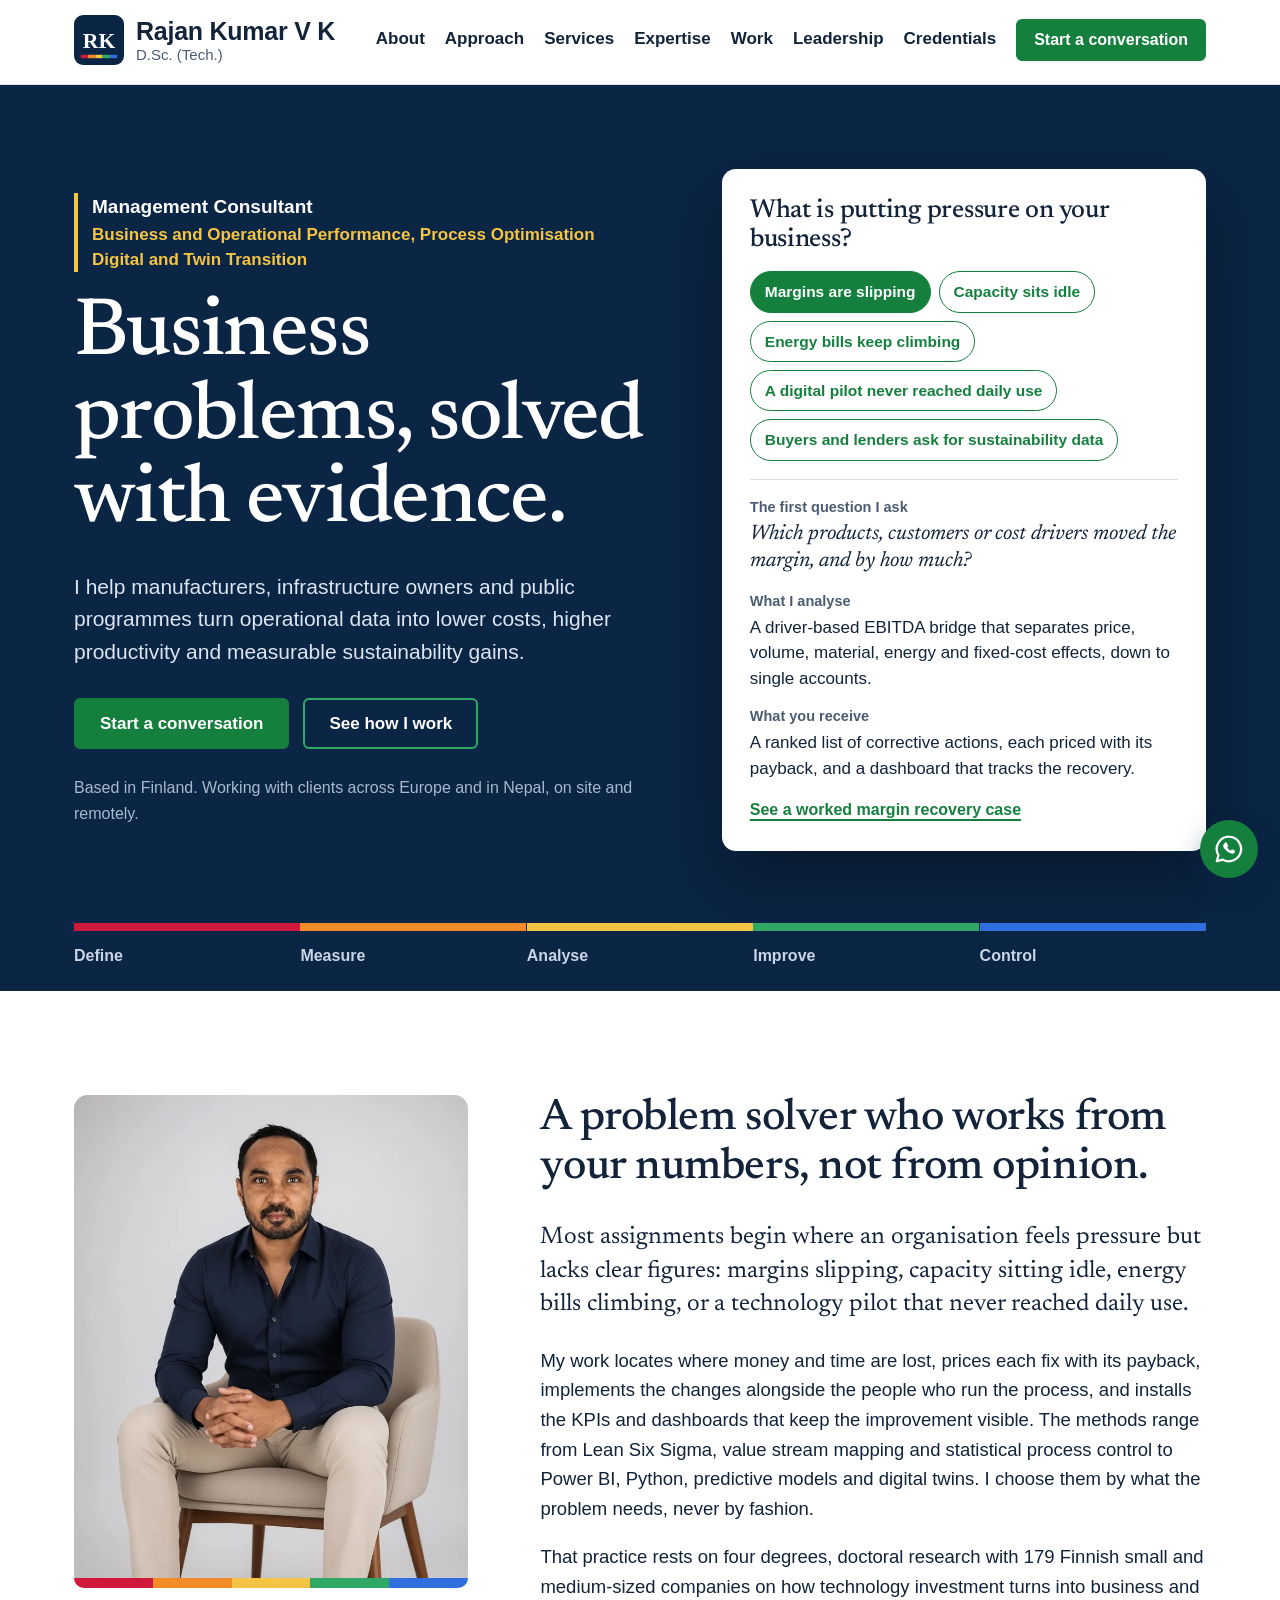
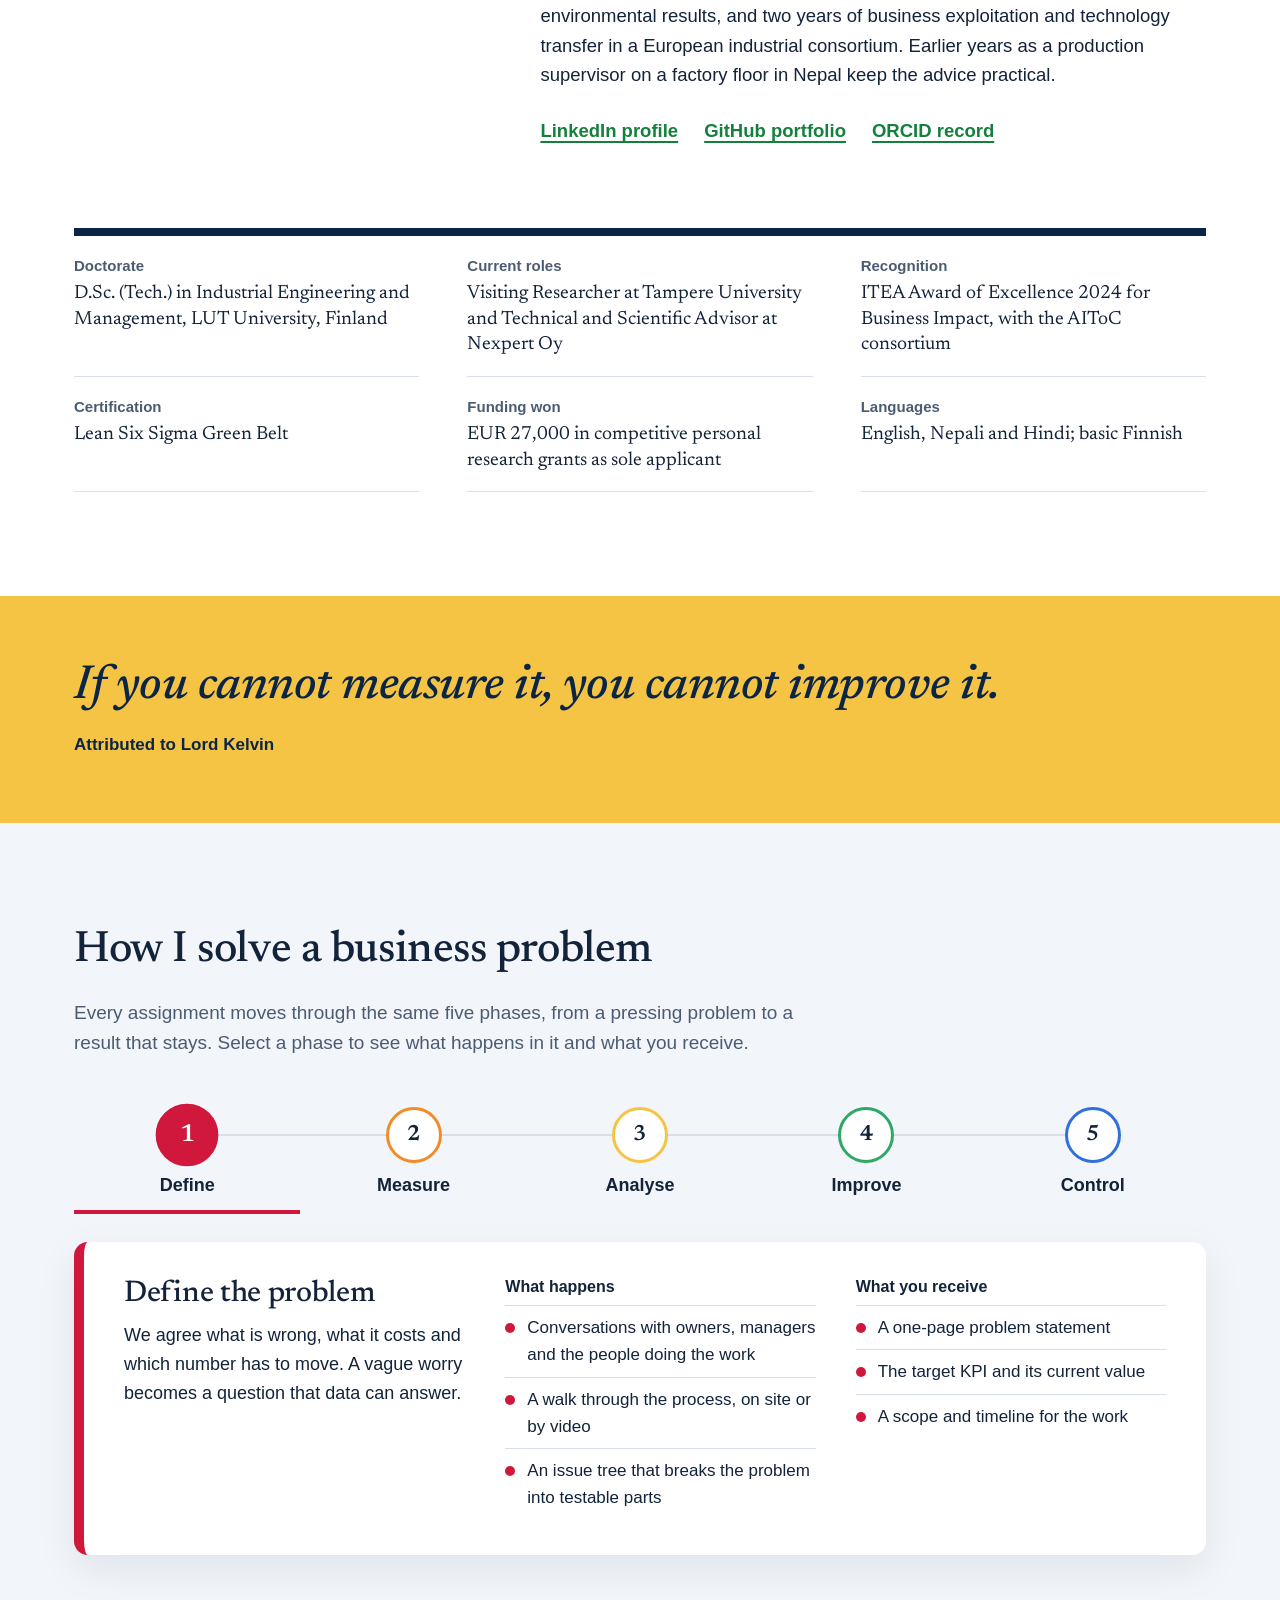
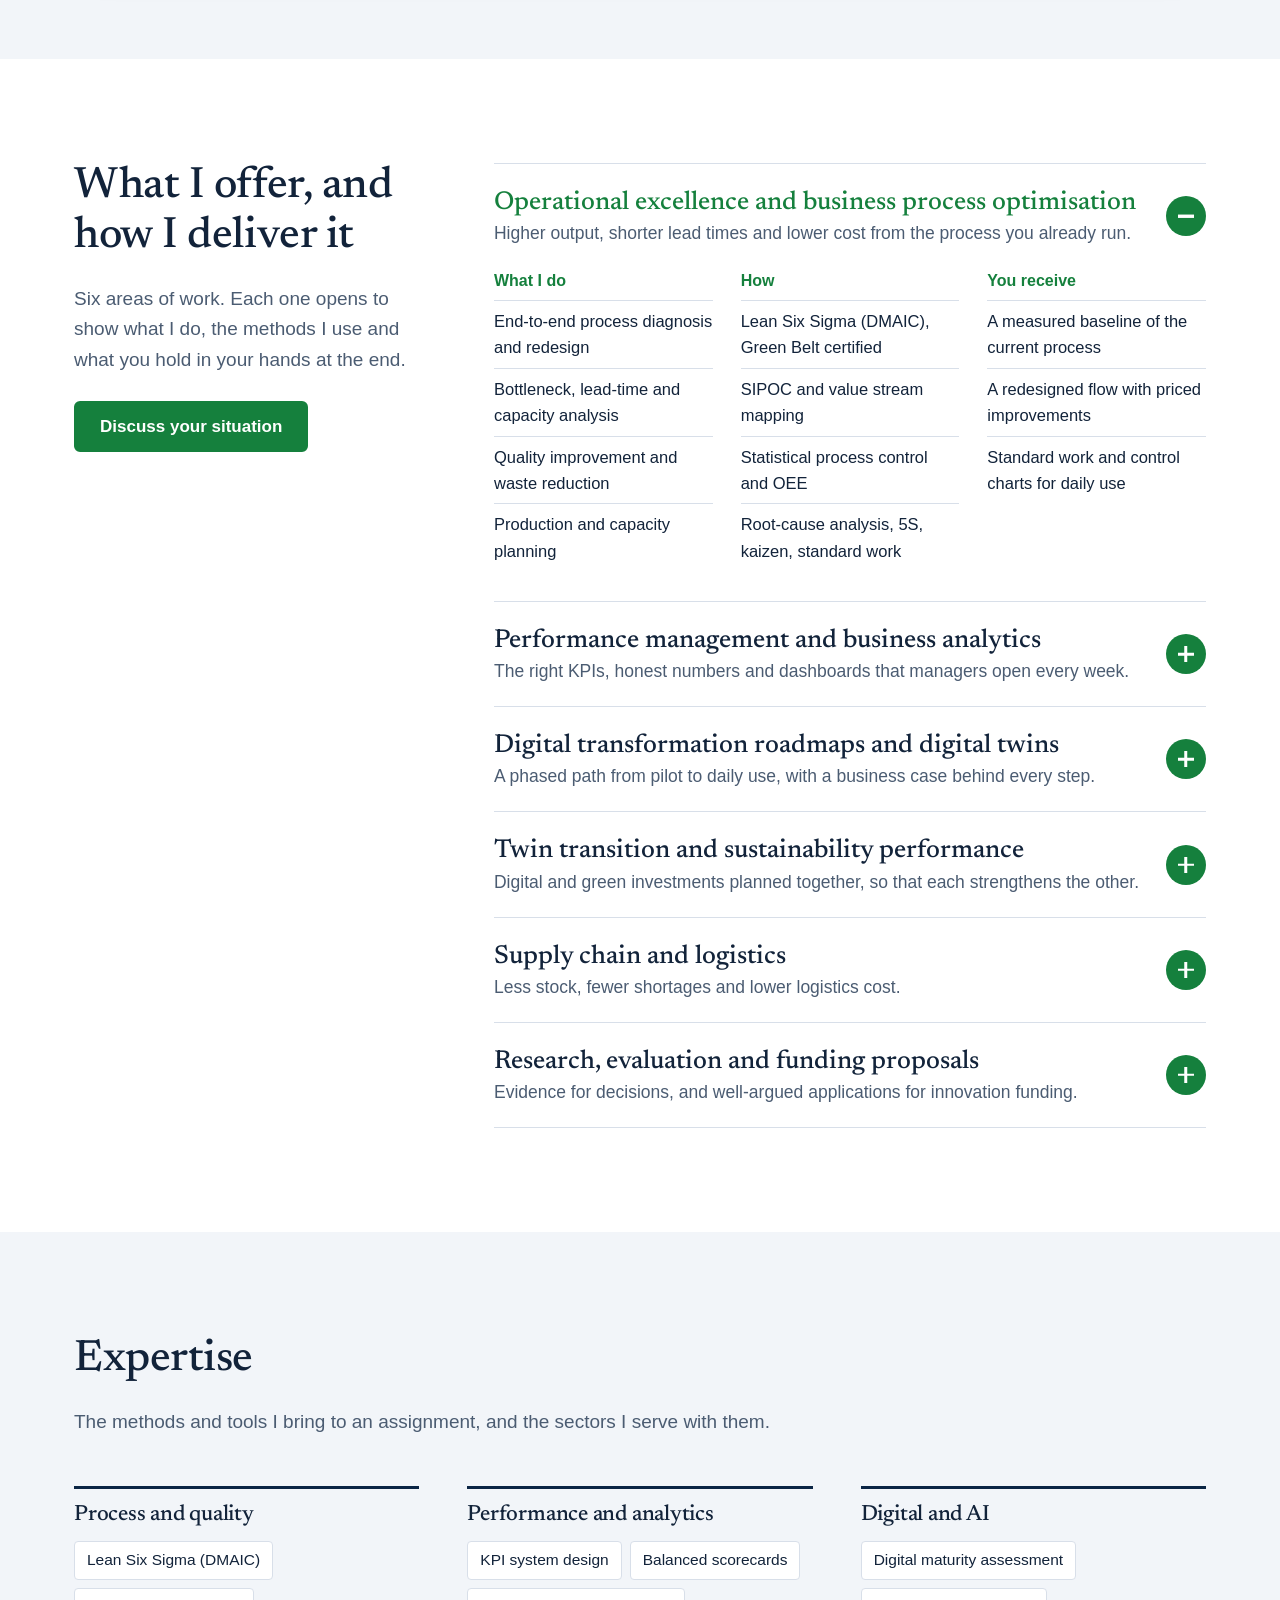
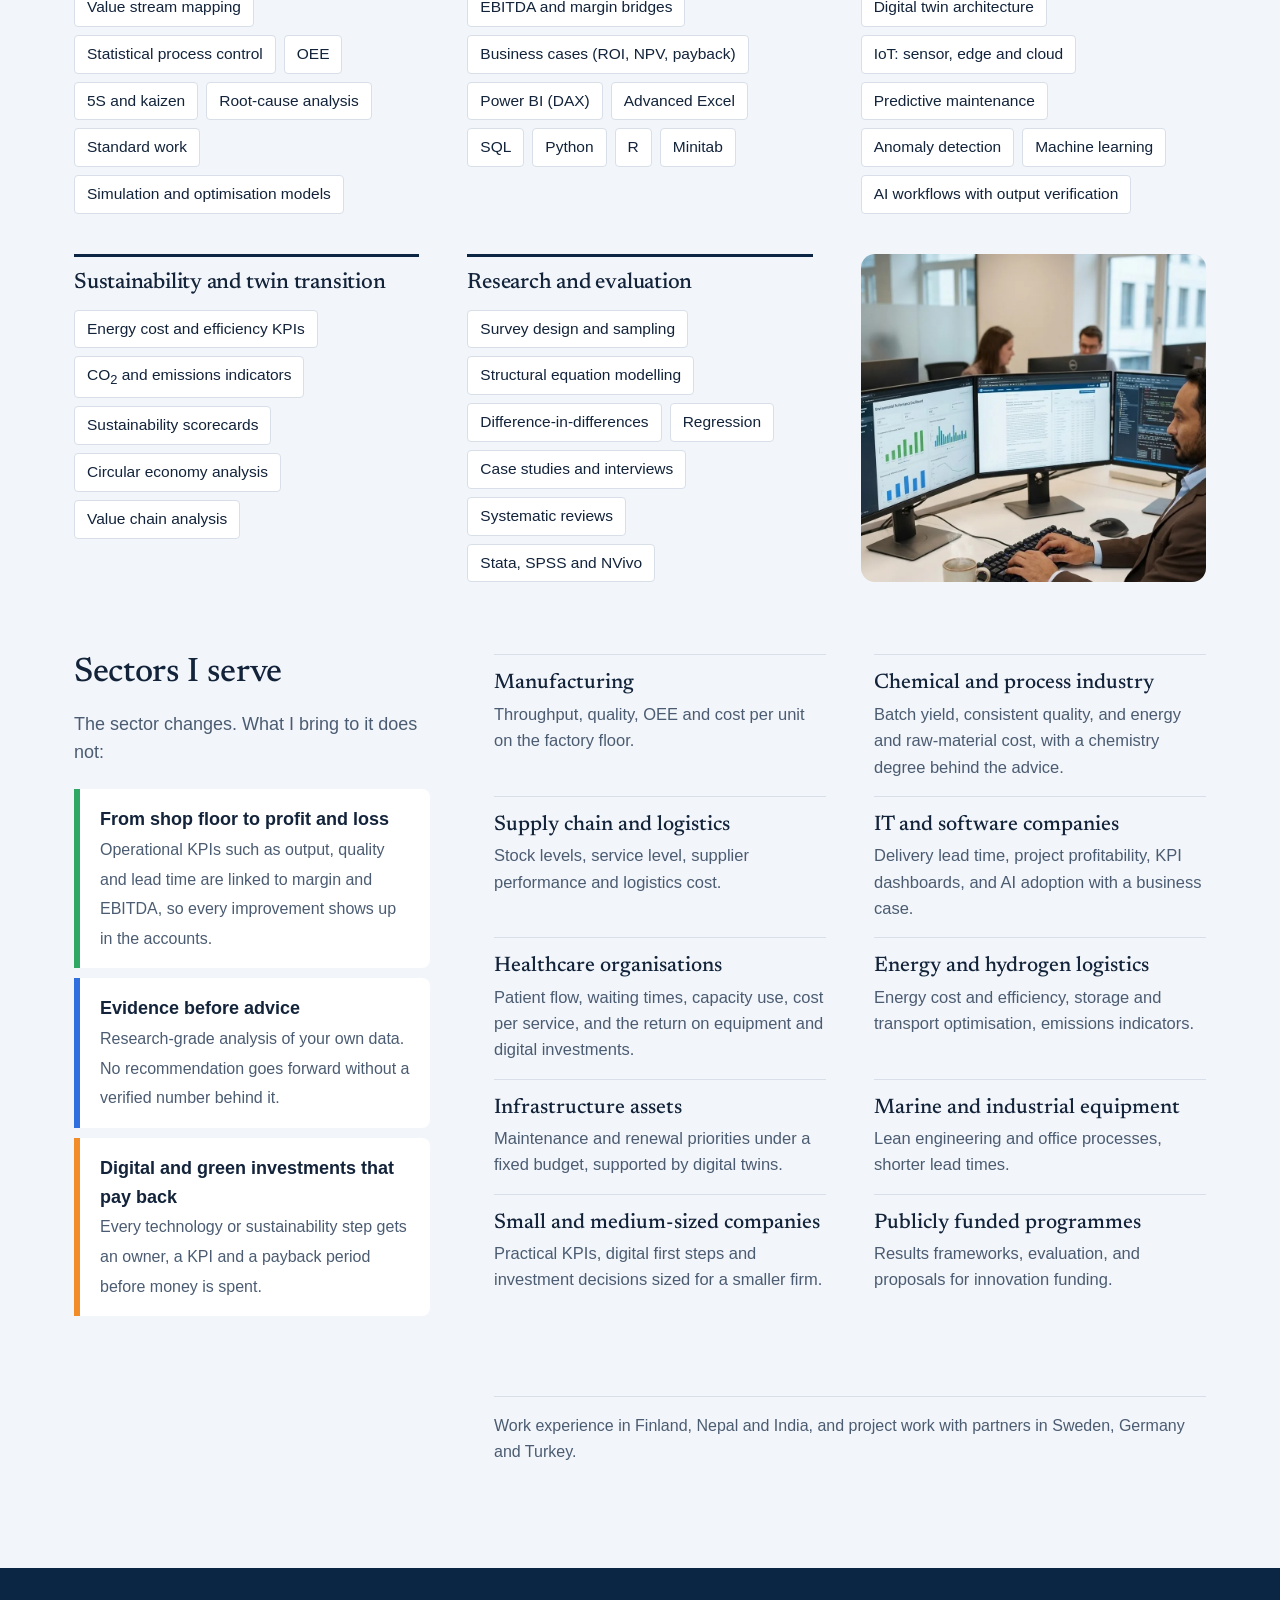
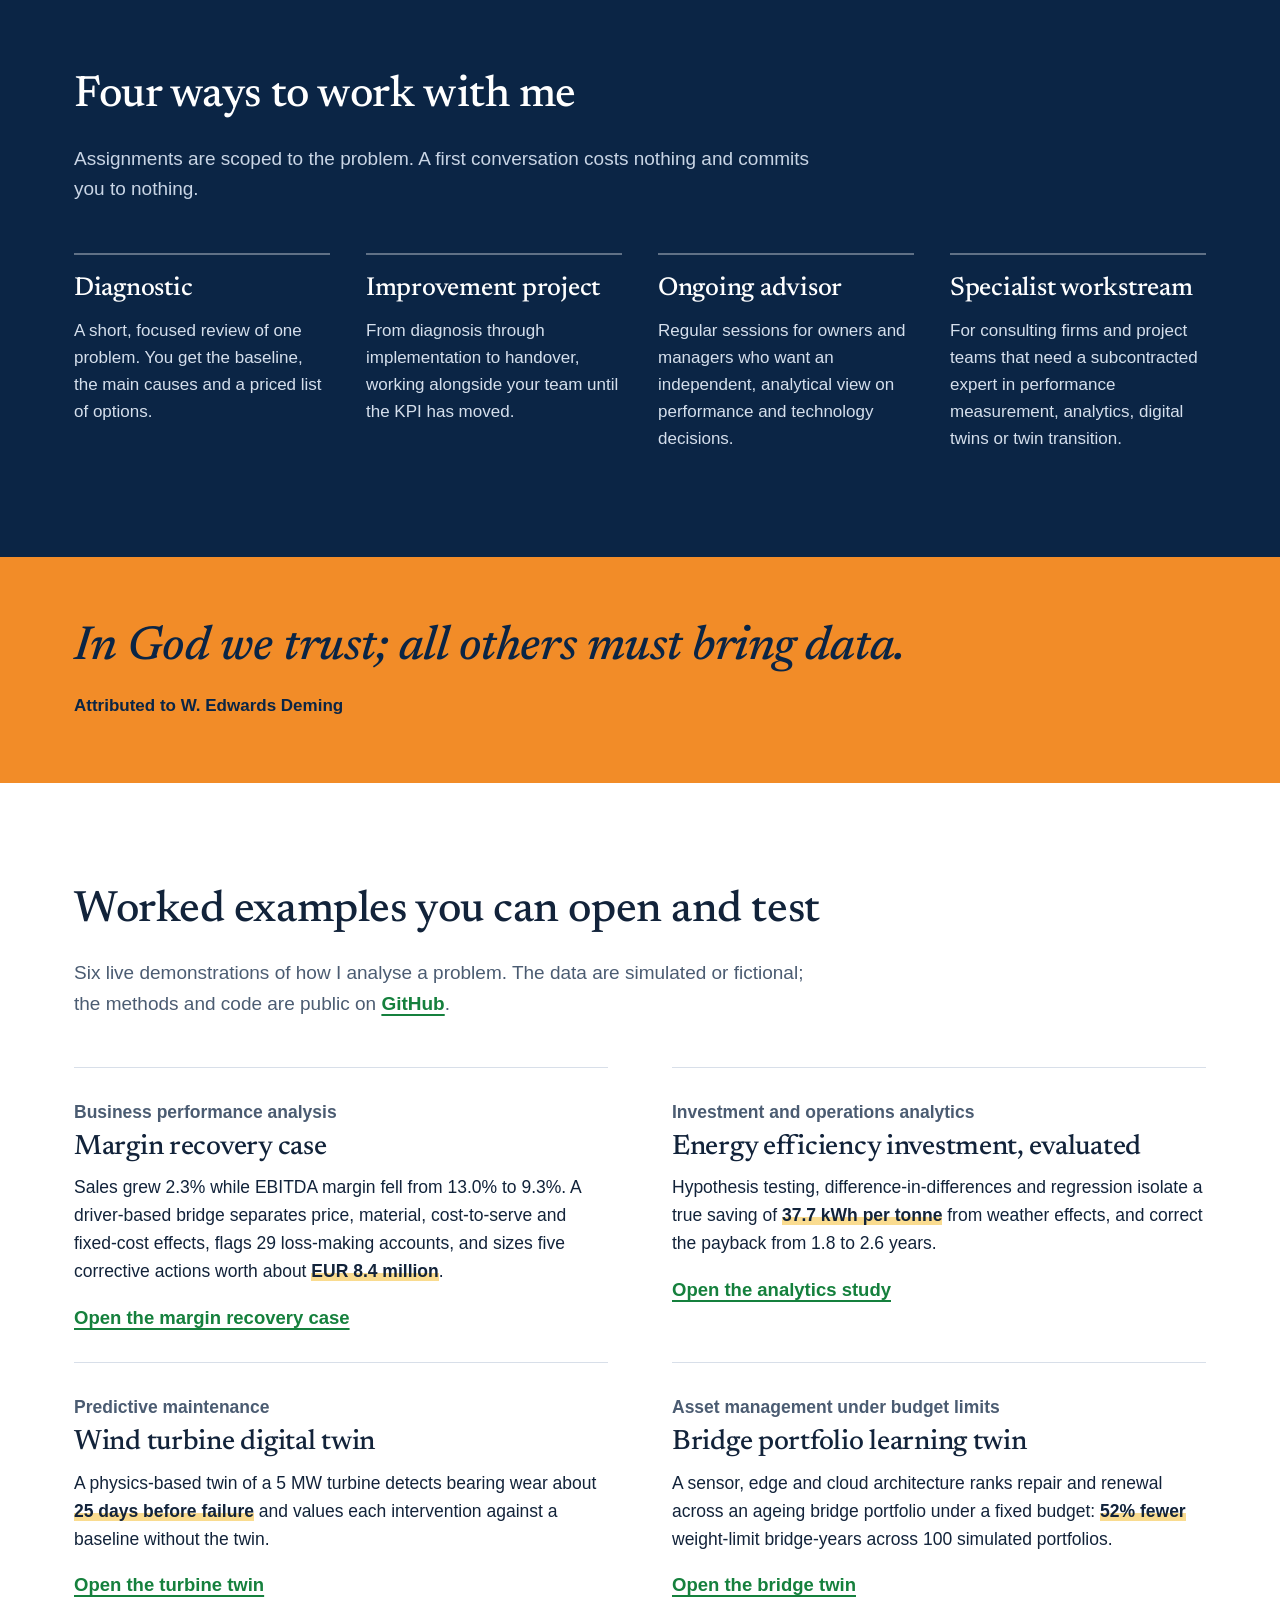
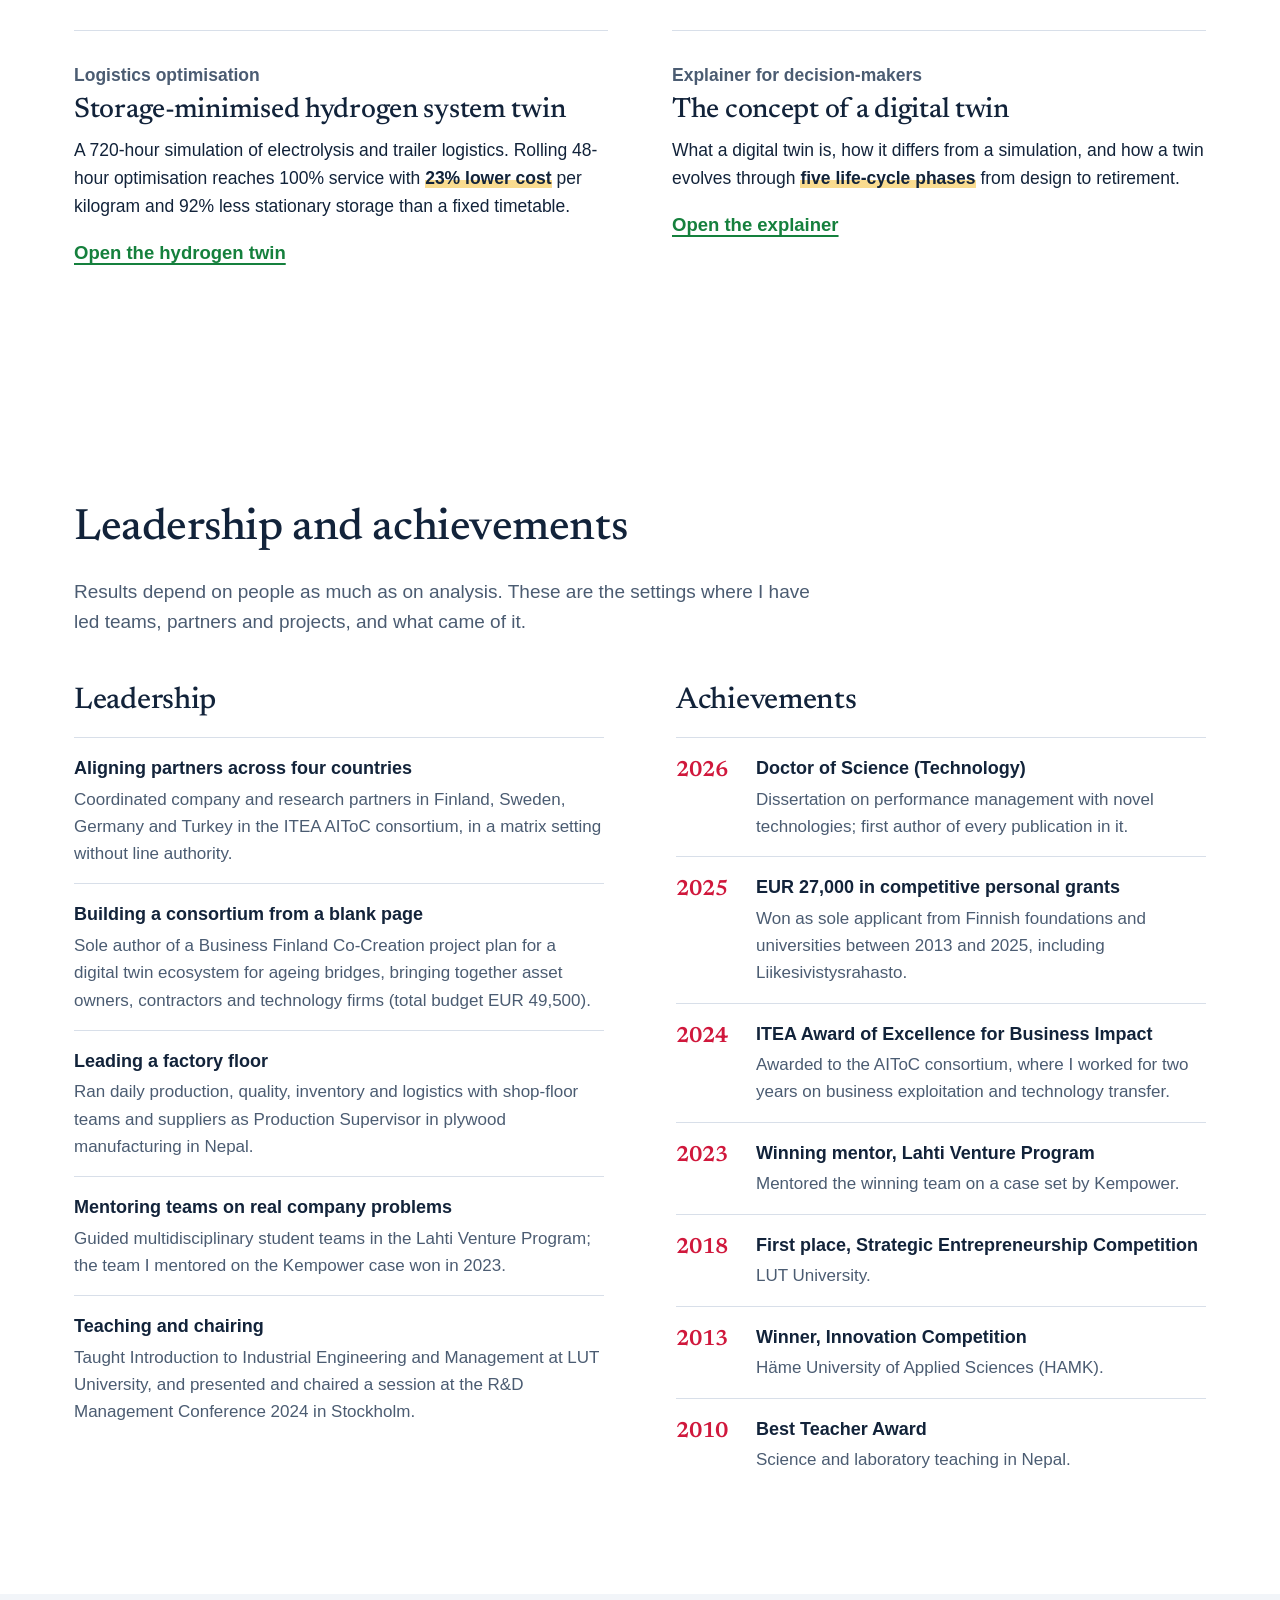
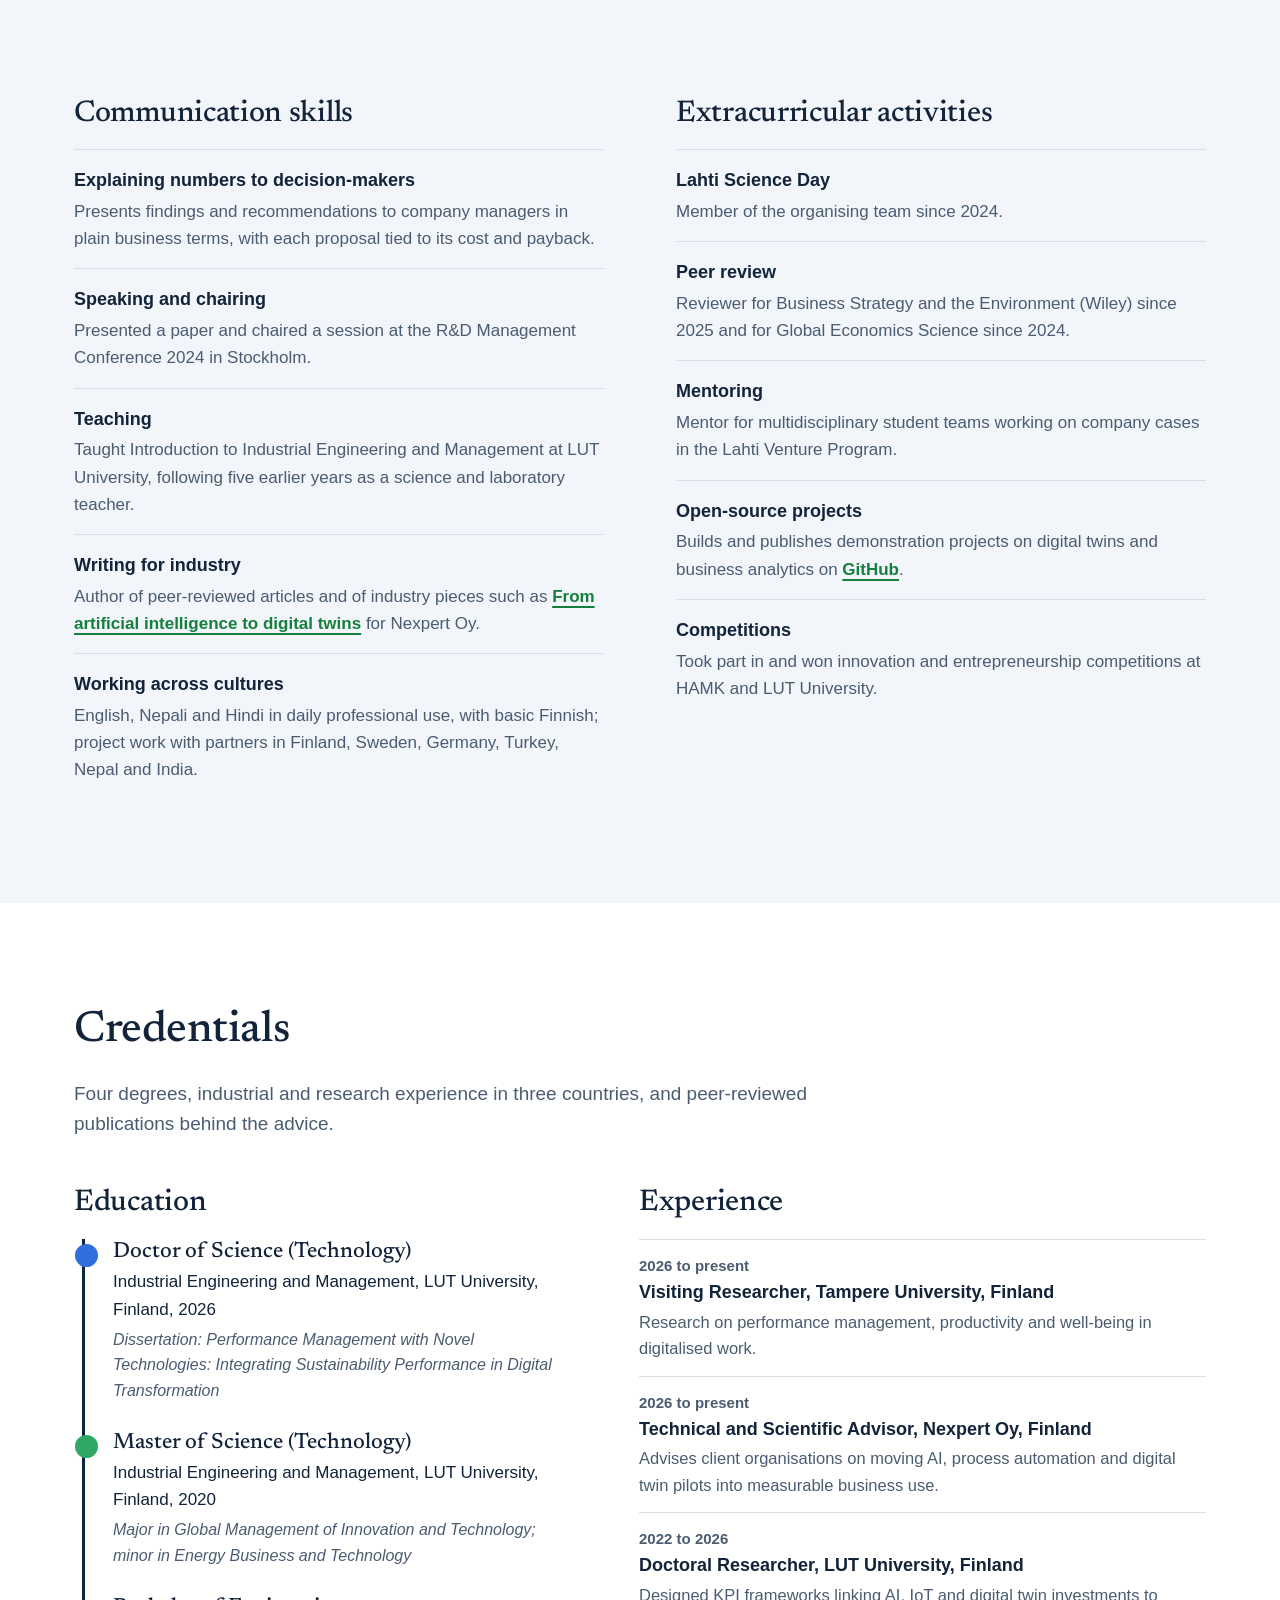
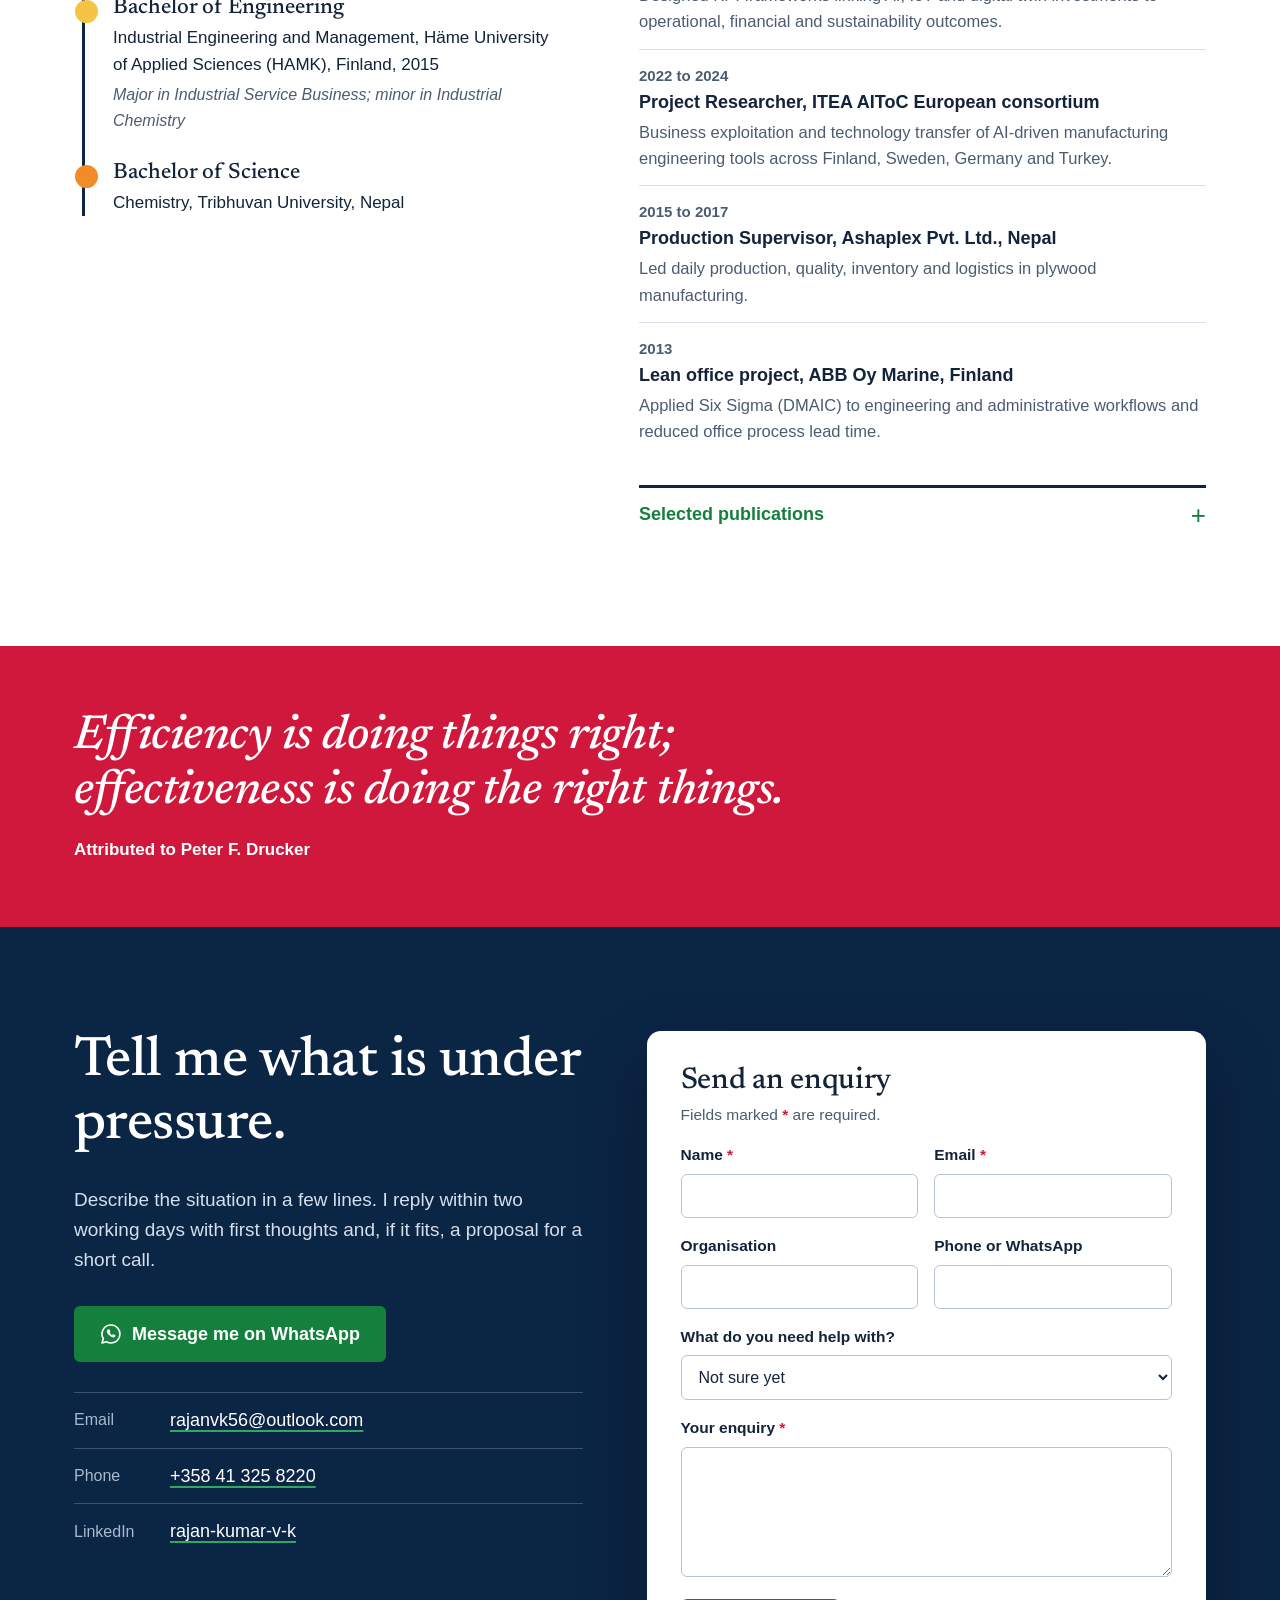
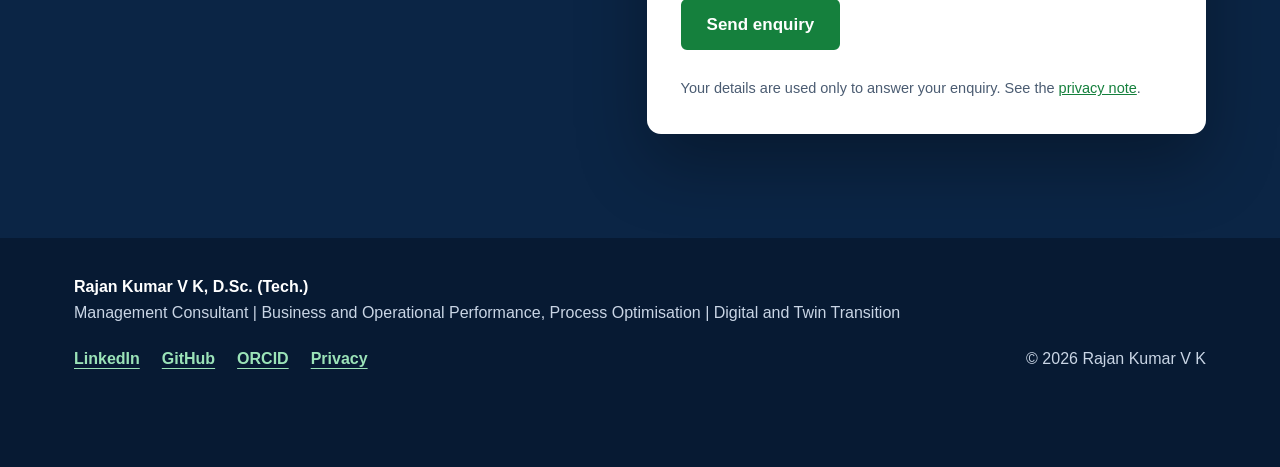
==== commit 763cd0aa: "New professional headline, Europe focus, larger Arial type, distinctive sector promises" ====
--- a/index.html
+++ b/index.html
@@ -3,35 +3,34 @@
 <head>
 <meta charset="utf-8">
 <meta name="viewport" content="width=device-width, initial-scale=1">
-<title>Rajan Kumar V K, D.Sc. (Tech.) | Independent Management Consultant</title>
-<meta name="description" content="Independent management consultant with a doctorate in Industrial Engineering and Management. Operational excellence, performance management, digital transformation and twin transition roadmaps, built on your own data. Available in Finland, Nepal, Europe and Australia.">
+<title>Rajan Kumar V K, D.Sc. (Tech.) | Management Consultant, Business and Operational Performance</title>
+<meta name="description" content="Rajan Kumar V K, D.Sc. (Tech.): management consultant for business and operational performance, process optimisation, and digital and twin transition. Based in Finland, working with clients across Europe and in Nepal.">
 <link rel="canonical" href="https://rajan56.github.io/RajaVKConsultant/">
 <meta property="og:type" content="website">
 <meta property="og:title" content="Rajan Kumar V K | Business problems, solved with evidence">
-<meta property="og:description" content="Independent management consultant. Operational excellence, performance management, digital transformation and twin transition roadmaps, built on your own data.">
+<meta property="og:description" content="Management consultant for business and operational performance, process optimisation, and digital and twin transition. Based in Finland, working with clients across Europe and in Nepal.">
 <meta property="og:url" content="https://rajan56.github.io/RajaVKConsultant/">
 <meta property="og:image" content="https://rajan56.github.io/RajaVKConsultant/assets/img/og.png">
 <meta name="twitter:card" content="summary_large_image">
 <meta name="theme-color" content="#0B2545">
 <link rel="icon" type="image/svg+xml" href="assets/img/favicon.svg">
 <link rel="preload" href="assets/fonts/newsreader-latin-wght-normal.woff2" as="font" type="font/woff2" crossorigin>
-<link rel="preload" href="assets/fonts/hanken-grotesk-latin-wght-normal.woff2" as="font" type="font/woff2" crossorigin>
 <link rel="stylesheet" href="assets/css/main.css">
 <script type="application/ld+json">
 {
   "@context": "https://schema.org",
   "@type": "ProfessionalService",
-  "name": "Rajan Kumar V K, Independent Management Consultant",
+  "name": "Rajan Kumar V K, Management Consultant",
   "url": "https://rajan56.github.io/RajaVKConsultant/",
   "email": "rajanvk56@outlook.com",
   "telephone": "+358413258220",
-  "areaServed": ["Finland", "Nepal", "Europe", "Australia"],
-  "knowsAbout": ["Operational excellence", "Lean Six Sigma", "Performance management", "Business analytics", "Digital transformation", "Digital twins", "Twin transition", "Sustainability performance"],
+  "areaServed": ["Finland", "Europe", "Nepal"],
+  "knowsAbout": ["Business performance analysis", "Operational performance", "Business process optimisation", "Operational excellence", "Lean Six Sigma", "Performance management", "Business analytics", "Digital transformation", "Digital twins", "Twin transition", "Sustainability performance"],
   "founder": {
     "@type": "Person",
     "name": "Rajan Kumar V K",
     "honorificSuffix": "D.Sc. (Tech.)",
-    "jobTitle": "Management Consultant",
+    "jobTitle": "Management Consultant, Business and Operational Performance",
     "alumniOf": ["LUT University", "Häme University of Applied Sciences", "Tribhuvan University"],
     "sameAs": ["https://www.linkedin.com/in/rajan-kumar-v-k-0a541799", "https://github.com/Rajan56", "https://orcid.org/0009-0005-0459-7291"]
   }
@@ -49,7 +48,7 @@
         <text x="22" y="29" text-anchor="middle" font-family="Georgia, serif" font-size="19" font-weight="600" fill="#fff">RK</text>
         <rect x="6" y="35" width="6.4" height="3" fill="#D0183C"/><rect x="12.4" y="35" width="6.4" height="3" fill="#F28C28"/><rect x="18.8" y="35" width="6.4" height="3" fill="#F6C445"/><rect x="25.2" y="35" width="6.4" height="3" fill="#2FA866"/><rect x="31.6" y="35" width="6.4" height="3" fill="#2F6FDE"/>
       </svg>
-      <span class="brand-text"><b>Rajan Kumar V K</b><small>D.Sc. (Tech.), Management Consultant</small></span>
+      <span class="brand-text"><b>Rajan Kumar V K</b><small>D.Sc. (Tech.)</small></span>
     </a>
     <button class="nav-toggle" type="button" aria-expanded="false" aria-controls="nav"><span class="sr">Menu</span><i></i><i></i><i></i></button>
     <nav id="nav" class="main-nav" aria-label="Main">
@@ -72,14 +71,14 @@
 <section class="hero">
   <div class="wrap hero-grid">
     <div class="hero-copy">
-      <p class="hero-kicker">Independent management consultant, D.Sc. (Tech.)</p>
+      <p class="hero-kicker"><span>Management Consultant</span><span>Business and Operational Performance, Process Optimisation</span><span>Digital and Twin Transition</span></p>
       <h1>Business problems, solved with evidence.</h1>
       <p class="hero-lead">I help manufacturers, infrastructure owners and public programmes turn operational data into lower costs, higher productivity and measurable sustainability gains.</p>
       <div class="hero-cta">
         <a class="btn" href="#contact">Start a conversation</a>
         <a class="btn btn-ghost" href="#approach">See how I work</a>
       </div>
-      <p class="hero-where">Based in Finland. Available for assignments in Finland, Nepal, wider Europe and Australia, on site or remotely.</p>
+      <p class="hero-where">Based in Finland. Working with clients across Europe and in Nepal, on site and remotely.</p>
     </div>
 
     <div class="picker" id="picker">
@@ -269,11 +268,11 @@
     <div class="sectors" id="sectors">
       <div class="sectors-head">
         <h3>Sectors I serve</h3>
-        <p>The sector changes; the questions stay the same. In each one I work on three results:</p>
+        <p>The sector changes. What I bring to it does not:</p>
         <ul class="outcomes">
-          <li class="o1"><b>Operational performance</b><span>Output, quality, lead time and capacity</span></li>
-          <li class="o2"><b>Financial performance</b><span>Cost, margin and working capital</span></li>
-          <li class="o3"><b>Return on investment</b><span>Proof that each investment pays back</span></li>
+          <li class="o1"><b>From shop floor to profit and loss</b><span>Operational KPIs such as output, quality and lead time are linked to margin and EBITDA, so every improvement shows up in the accounts.</span></li>
+          <li class="o2"><b>Evidence before advice</b><span>Research-grade analysis of your own data. No recommendation goes forward without a verified number behind it.</span></li>
+          <li class="o3"><b>Digital and green investments that pay back</b><span>Every technology or sustainability step gets an owner, a KPI and a payback period before money is spent.</span></li>
         </ul>
       </div>
       <ul class="sector-list">
@@ -528,7 +527,7 @@
 
 <footer class="site-footer">
   <div class="wrap footer-row">
-    <p><b>Rajan Kumar V K, D.Sc. (Tech.)</b><br>Independent management consultant, Finland</p>
+    <p><b>Rajan Kumar V K, D.Sc. (Tech.)</b><br>Management Consultant | Business and Operational Performance, Process Optimisation | Digital and Twin Transition</p>
     <p class="footer-links">
       <a href="https://www.linkedin.com/in/rajan-kumar-v-k-0a541799" target="_blank" rel="noopener">LinkedIn</a>
       <a href="https://github.com/Rajan56" target="_blank" rel="noopener">GitHub</a>
--- a/assets/css/main.css
+++ b/assets/css/main.css
@@ -5,7 +5,6 @@
 
 @font-face{font-family:"Newsreader";font-style:normal;font-weight:200 800;font-display:swap;src:url("../fonts/newsreader-latin-wght-normal.woff2") format("woff2")}
 @font-face{font-family:"Newsreader";font-style:italic;font-weight:200 800;font-display:swap;src:url("../fonts/newsreader-latin-wght-italic.woff2") format("woff2")}
-@font-face{font-family:"Hanken Grotesk";font-style:normal;font-weight:100 900;font-display:swap;src:url("../fonts/hanken-grotesk-latin-wght-normal.woff2") format("woff2")}
 
 :root{
   --navy:#0B2545; --navy-2:#102F57; --ink:#12233A; --muted:#4B5C72;
@@ -13,17 +12,17 @@
   --crimson:#D0183C; --orange:#F28C28; --yellow:#F6C445; --green:#2FA866; --blue:#2F6FDE;
   --btn:#15803D; --btn-h:#0F6630;
   --serif:"Newsreader", Georgia, "Times New Roman", serif;
-  --sans:"Hanken Grotesk", "Segoe UI", Helvetica, Arial, sans-serif;
+  --sans:Arial, Helvetica, sans-serif;
   --wrap:1180px;
 }
 *{box-sizing:border-box}
-html{scroll-behavior:smooth;scroll-padding-top:84px;-webkit-text-size-adjust:100%}
-body{margin:0;font-family:var(--sans);font-size:17px;line-height:1.6;color:var(--ink);background:var(--paper)}
+html{scroll-behavior:smooth;scroll-padding-top:92px;-webkit-text-size-adjust:100%}
+body{margin:0;font-family:var(--sans);font-size:18.5px;line-height:1.6;color:var(--ink);background:var(--paper)}
 img,svg{max-width:100%}
 h1,h2,h3,h4{font-family:var(--serif);font-weight:500;line-height:1.12;margin:0 0 .5em;letter-spacing:-.01em;color:inherit}
 h2{font-size:clamp(30px,3.6vw,44px)}
 h3{font-size:24px}
-h4{font-family:var(--sans);font-size:15px;font-weight:700;letter-spacing:0;margin-bottom:.6em}
+h4{font-family:var(--sans);font-size:16px;font-weight:700;letter-spacing:0;margin-bottom:.6em}
 p{margin:0 0 1em}
 a{color:inherit}
 ul,ol{margin:0;padding:0}
@@ -35,10 +34,10 @@
 .navy :focus-visible,.hero :focus-visible{outline-color:var(--yellow)}
 
 /* ---------- Buttons and links (everything clickable is green) ---------- */
-.btn{display:inline-flex;align-items:center;gap:10px;font:600 16px/1 var(--sans);padding:15px 24px;border-radius:6px;border:2px solid var(--btn);background:var(--btn);color:#fff;text-decoration:none;cursor:pointer;transition:background .2s,border-color .2s,transform .2s}
+.btn{white-space:nowrap;display:inline-flex;align-items:center;gap:10px;font:600 17px/1 var(--sans);padding:15px 24px;border-radius:6px;border:2px solid var(--btn);background:var(--btn);color:#fff;text-decoration:none;cursor:pointer;transition:background .2s,border-color .2s,transform .2s}
 .btn:hover{background:var(--btn-h);border-color:var(--btn-h);transform:translateY(-1px)}
 .btn:active{transform:none}
-.btn-sm{padding:11px 16px;font-size:15px}
+.btn-sm{padding:11px 16px;font-size:16px}
 .btn-ghost{background:transparent;color:#fff;border-color:var(--green)}
 .btn-ghost:hover{background:var(--btn);border-color:var(--btn)}
 .btn svg{width:22px;height:22px}
@@ -47,14 +46,14 @@
 
 /* ---------- Header ---------- */
 .site-header{position:sticky;top:0;z-index:50;background:rgba(255,255,255,.96);backdrop-filter:blur(8px);border-bottom:1px solid var(--line)}
-.header-row{display:flex;align-items:center;justify-content:space-between;gap:20px;min-height:72px}
+.header-row{display:flex;align-items:center;justify-content:space-between;gap:20px;min-height:80px}
 .brand{display:flex;align-items:center;gap:12px;text-decoration:none}
-.mark{width:44px;height:44px;flex:0 0 auto}
+.mark{width:50px;height:50px;flex:0 0 auto}
 .brand-text{display:flex;flex-direction:column;line-height:1.2}
-.brand-text b{font-family:var(--serif);font-weight:600;font-size:20px}
-.brand-text small{font-size:13px;color:var(--muted)}
-.main-nav{display:flex;align-items:center;gap:22px}
-.main-nav a:not(.btn){font-size:15px;font-weight:600;text-decoration:none;padding:6px 0;border-bottom:2px solid transparent;transition:color .2s,border-color .2s}
+.brand-text b{font-family:Arial,Helvetica,sans-serif;font-weight:700;font-size:25px;letter-spacing:-.01em}
+.brand-text small{font-size:15px;color:var(--muted)}
+.main-nav{display:flex;align-items:center;gap:20px}
+.main-nav a:not(.btn){font-size:17px;font-weight:700;text-decoration:none;padding:6px 0;border-bottom:2px solid transparent;transition:color .2s,border-color .2s}
 .main-nav a:not(.btn):hover,.main-nav a.on{color:var(--btn);border-bottom-color:var(--btn)}
 .nav-toggle{display:none;background:none;border:0;padding:10px;cursor:pointer}
 .nav-toggle i{display:block;width:26px;height:3px;background:var(--btn);border-radius:2px;margin:5px 0}
@@ -64,29 +63,31 @@
 /* ---------- Hero ---------- */
 .hero{background:var(--navy);color:#fff;padding:84px 0 0;overflow:hidden}
 .hero-grid{display:grid;grid-template-columns:minmax(0,1.1fr) minmax(0,.9fr);gap:56px;align-items:center;padding-bottom:72px}
-.hero-kicker{font-size:16px;font-weight:600;color:var(--yellow);margin-bottom:18px}
+.hero-kicker{font-size:17px;font-weight:700;color:var(--yellow);margin-bottom:22px;line-height:1.45;padding-left:14px;border-left:4px solid var(--yellow)}
+.hero-kicker span{display:block}
+.hero-kicker span:first-child{color:#fff;font-size:19px;margin-bottom:2px}
 .hero h1{font-size:clamp(44px,6.4vw,84px);font-weight:500;line-height:1.02;letter-spacing:-.02em;margin-bottom:26px;text-wrap:balance}
 .hero-lead{font-size:clamp(18px,1.7vw,21px);line-height:1.55;max-width:34em;color:#DCE5F1}
 .hero-cta{display:flex;flex-wrap:wrap;gap:14px;margin:30px 0 26px}
-.hero-where{font-size:15px;color:#A9B9CE;max-width:36em;margin:0}
+.hero-where{font-size:16px;color:#A9B9CE;max-width:36em;margin:0}
 
 .picker{background:#fff;color:var(--ink);border-radius:14px;padding:28px;box-shadow:0 30px 70px rgba(0,0,0,.35)}
 .picker-q{font-size:26px;margin-bottom:16px}
 .picker-chips{display:flex;flex-wrap:wrap;gap:8px;margin-bottom:18px}
-.chip{font:600 14.5px/1.25 var(--sans);text-align:left;padding:10px 14px;border-radius:999px;border:1.5px solid var(--btn);background:#fff;color:var(--btn);cursor:pointer;transition:background .18s,color .18s}
+.chip{font:600 15.5px/1.25 var(--sans);text-align:left;padding:10px 14px;border-radius:999px;border:1.5px solid var(--btn);background:#fff;color:var(--btn);cursor:pointer;transition:background .18s,color .18s}
 .chip:hover{background:#E8F5EC}
 .chip[aria-selected="true"]{background:var(--btn);color:#fff}
 .picker-out{border-top:1px solid var(--line);padding-top:16px;min-height:300px}
 .picker-out dl{margin:0;display:grid;gap:14px}
-.picker-out dt{font-size:13.5px;font-weight:700;color:var(--muted);margin-bottom:2px}
-.picker-out dd{margin:0;font-size:16px;line-height:1.5}
+.picker-out dt{font-size:14.5px;font-weight:700;color:var(--muted);margin-bottom:2px}
+.picker-out dd{margin:0;font-size:17px;line-height:1.5}
 .picker-out dd.q{font-family:var(--serif);font-size:21px;line-height:1.3;font-style:italic}
-.picker-out .more{margin:16px 0 0;font-size:15px}
+.picker-out .more{margin:16px 0 0;font-size:16px}
 .picker-out.swap{animation:swap .35s ease}
 @keyframes swap{from{opacity:0;transform:translateY(8px)}to{opacity:1;transform:none}}
 
 .spectrum{list-style:none;display:grid;grid-template-columns:repeat(5,1fr);gap:0}
-.spectrum li{padding-top:12px;font-size:15px;font-weight:600;color:#C9D5E5;position:relative}
+.spectrum li{padding-top:12px;font-size:16px;font-weight:600;color:#C9D5E5;position:relative}
 .spectrum li::before{content:"";position:absolute;left:0;right:0;top:0;height:8px;background:var(--c);transform-origin:left}
 .spectrum span{display:block;padding:8px 0 22px}
 .c1{--c:var(--crimson)} .c2{--c:var(--orange)} .c3{--c:var(--yellow)} .c4{--c:var(--green)} .c5{--c:var(--blue)}
@@ -117,7 +118,7 @@
 .sec-head p{font-size:19px;color:var(--muted);margin:0}
 .navy .sec-head p{color:#C9D5E5}
 .plain{list-style:none}
-.plain li{padding:10px 0;border-top:1px solid var(--line);font-size:16px}
+.plain li{padding:10px 0;border-top:1px solid var(--line);font-size:17px}
 
 /* About */
 .about-grid{display:grid;grid-template-columns:minmax(0,.8fr) minmax(0,1.35fr);gap:72px;align-items:start}
@@ -131,13 +132,13 @@
 .about-facts{border-top:8px solid var(--navy);margin-top:64px}
 .about-facts dl{margin:0;display:grid;grid-template-columns:repeat(3,minmax(0,1fr));gap:0 48px}
 .about-facts div{padding:18px 0;border-bottom:1px solid var(--line)}
-.about-facts dt{font-size:14px;font-weight:700;color:var(--muted);margin-bottom:3px}
+.about-facts dt{font-size:15px;font-weight:700;color:var(--muted);margin-bottom:3px}
 .about-facts dd{margin:0;font-family:var(--serif);font-size:19px;line-height:1.35}
 
 /* Quotes */
 .quote{margin:0;padding:64px 0}
 .quote blockquote{margin:0;font-family:var(--serif);font-style:italic;font-weight:500;font-size:clamp(28px,3.8vw,48px);line-height:1.15;letter-spacing:-.01em;max-width:20em;text-wrap:balance}
-.quote figcaption{margin-top:16px;font-size:16px;font-weight:600}
+.quote figcaption{margin-top:16px;font-size:17px;font-weight:600}
 .q-yellow{background:var(--yellow);color:var(--navy)}
 .q-orange{background:var(--orange);color:var(--navy)}
 .q-crimson{background:var(--crimson);color:#fff}
@@ -147,7 +148,7 @@
 .phase-track::before{content:"";position:absolute;left:10%;right:10%;top:27px;height:2px;background:var(--line)}
 .phase{position:relative;background:none;border:0;padding:0 6px 14px;cursor:pointer;display:flex;flex-direction:column;align-items:center;gap:12px;font-family:var(--sans);color:var(--ink);border-bottom:4px solid transparent;transition:border-color .2s}
 .phase .n{width:56px;height:56px;border-radius:50%;background:#fff;border:3px solid var(--c);display:flex;align-items:center;justify-content:center;font:600 22px var(--serif);transition:background .2s,transform .25s cubic-bezier(.2,.8,.2,1)}
-.phase .t{font-size:17px;font-weight:700}
+.phase .t{font-size:18px;font-weight:700}
 .phase:hover .n{transform:scale(1.08)}
 .phase[aria-selected="true"]{border-bottom-color:var(--c)}
 .phase[aria-selected="true"] .n{background:var(--c);transform:scale(1.12)}
@@ -156,7 +157,7 @@
 .phase-panel h3{font-size:30px;margin-bottom:10px}
 .phase-panel .lede{font-size:18px;margin:0}
 .phase-panel ul{list-style:none}
-.phase-panel li{padding:8px 0 8px 22px;border-top:1px solid var(--line);font-size:16px;position:relative}
+.phase-panel li{padding:8px 0 8px 22px;border-top:1px solid var(--line);font-size:17px;position:relative}
 .phase-panel li::before{content:"";position:absolute;left:0;top:17px;width:10px;height:10px;border-radius:50%;background:var(--c)}
 .phase-panel.swap > *{animation:swap .35s ease}
 
@@ -169,7 +170,7 @@
 .acc-item h3{margin:0;font-size:inherit}
 .acc-btn{width:100%;background:none;border:0;text-align:left;cursor:pointer;display:grid;grid-template-columns:1fr auto;gap:4px 20px;padding:24px 0;color:var(--ink);font-family:var(--sans)}
 .acc-t{font-family:var(--serif);font-size:26px;font-weight:500;line-height:1.2;transition:color .2s}
-.acc-s{grid-column:1;font-size:16.5px;color:var(--muted)}
+.acc-s{grid-column:1;font-size:17.5px;color:var(--muted)}
 .acc-btn:hover .acc-t,.acc-btn[aria-expanded="true"] .acc-t{color:var(--btn)}
 .plus{grid-row:1 / span 2;grid-column:2;align-self:center;width:40px;height:40px;border-radius:50%;background:var(--btn);position:relative;transition:transform .3s,background .2s}
 .plus::before,.plus::after{content:"";position:absolute;left:50%;top:50%;width:16px;height:2.5px;background:#fff;transform:translate(-50%,-50%)}
@@ -180,7 +181,7 @@
 .acc-body[hidden]{display:none}
 .acc-body.open{animation:swap .35s ease}
 .acc-body ul{list-style:none}
-.acc-body li{font-size:15.5px;padding:7px 0;border-top:1px solid var(--line)}
+.acc-body li{font-size:16.5px;padding:7px 0;border-top:1px solid var(--line)}
 .acc-body h4{color:var(--btn)}
 
 /* Expertise */
@@ -189,35 +190,35 @@
 .xp-photo{margin:0;border-radius:14px;overflow:hidden;min-height:260px;position:relative}
 .xp-photo img{position:absolute;inset:0;width:100%;height:100%;object-fit:cover;object-position:70% 55%}
 .tags{list-style:none;display:flex;flex-wrap:wrap;gap:8px}
-.tags li{font-size:14.5px;padding:6px 12px;background:#fff;border:1px solid var(--line);border-radius:4px}
+.tags li{font-size:15.5px;padding:6px 12px;background:#fff;border:1px solid var(--line);border-radius:4px}
 
 /* Sectors */
 .sectors{margin-top:72px;display:grid;grid-template-columns:minmax(0,.8fr) minmax(0,1.6fr);gap:64px;align-items:start}
 .sectors-head h3{font-size:34px}
 .sectors-head p{color:var(--muted);font-size:18px}
 .outcomes{list-style:none;margin-top:22px}
-.outcomes li{padding:14px 0 14px 18px;border-left:6px solid var(--c);margin-bottom:10px;background:#fff;border-radius:0 8px 8px 0}
-.outcomes b{display:block;font-size:17px}
-.outcomes span{font-size:15px;color:var(--muted)}
+.outcomes li{padding:16px 18px 16px 20px;border-left:6px solid var(--c);margin-bottom:10px;background:#fff;border-radius:0 8px 8px 0}
+.outcomes b{display:block;font-size:18px}
+.outcomes span{font-size:16px;color:var(--muted)}
 .o1{--c:var(--green)} .o2{--c:var(--blue)} .o3{--c:var(--orange)}
 .sector-list{list-style:none;display:grid;grid-template-columns:repeat(2,minmax(0,1fr));gap:0 48px}
 .sector-list li{padding:16px 0;border-top:1px solid var(--line)}
 .sector-list b{display:block;font-family:var(--serif);font-weight:500;font-size:21px;line-height:1.25;margin-bottom:3px}
-.sector-list p{margin:0;font-size:15.5px;color:var(--muted)}
-.sectors-note{grid-column:2;margin:6px 0 0;font-size:15px;color:var(--muted);border-top:1px solid var(--line);padding-top:16px}
+.sector-list p{margin:0;font-size:16.5px;color:var(--muted)}
+.sectors-note{grid-column:2;margin:6px 0 0;font-size:16px;color:var(--muted);border-top:1px solid var(--line);padding-top:16px}
 
 /* Ways to work */
 .ways{display:grid;grid-template-columns:repeat(4,minmax(0,1fr));gap:36px}
 .way{border-top:2px solid rgba(255,255,255,.35);padding-top:20px}
 .way h3{font-size:26px}
-.way p{font-size:16px;color:#D5DFEC;margin:0}
+.way p{font-size:17px;color:#D5DFEC;margin:0}
 
 /* Work */
 .work-list{display:grid;grid-template-columns:repeat(2,minmax(0,1fr));gap:0 64px}
 .work{padding:30px 0;border-top:1px solid var(--line)}
-.work-tag{font-size:14px;font-weight:700;color:var(--muted);margin-bottom:6px}
+.work-tag{font-size:15px;font-weight:700;color:var(--muted);margin-bottom:6px}
 .work h3{font-size:28px;margin-bottom:10px}
-.work p{font-size:16.5px}
+.work p{font-size:17.5px}
 .work b{font-weight:700;background:linear-gradient(transparent 62%,rgba(246,196,69,.6) 62%)}
 
 /* Leadership, communication */
@@ -225,13 +226,13 @@
 .lead-col h3,.h2-sm{font-family:var(--serif);font-size:30px;margin-bottom:18px}
 .lead-list{list-style:none}
 .lead-list li{padding:16px 0;border-top:1px solid var(--line)}
-.lead-list b{display:block;font-size:17px;margin-bottom:3px}
-.lead-list p{margin:0;font-size:16px;color:var(--muted)}
+.lead-list b{display:block;font-size:18px;margin-bottom:3px}
+.lead-list p{margin:0;font-size:17px;color:var(--muted)}
 .ach{list-style:none}
 .ach li{display:grid;grid-template-columns:64px 1fr;gap:16px;padding:16px 0;border-top:1px solid var(--line)}
 .ach .yr{font-family:var(--serif);font-size:22px;font-weight:600;color:var(--crimson)}
-.ach b{display:block;font-size:17px;margin-bottom:3px}
-.ach p{margin:0;font-size:16px;color:var(--muted)}
+.ach b{display:block;font-size:18px;margin-bottom:3px}
+.ach p{margin:0;font-size:17px;color:var(--muted)}
 
 /* Credentials */
 .cred-grid{display:grid;grid-template-columns:minmax(0,1fr) minmax(0,1.15fr);gap:72px}
@@ -245,50 +246,50 @@
 .edu li:nth-child(4)::before{background:var(--orange);border-color:var(--orange)}
 .edu li:last-child{padding-bottom:0}
 .edu b{display:block;font-family:var(--serif);font-size:22px;font-weight:500;line-height:1.2}
-.edu span{display:block;font-size:16px;margin-top:3px}
-.edu em{display:block;font-size:15px;color:var(--muted);margin-top:4px}
+.edu span{display:block;font-size:17px;margin-top:3px}
+.edu em{display:block;font-size:16px;color:var(--muted);margin-top:4px}
 .exp{list-style:none}
 .exp li{padding:14px 0;border-top:1px solid var(--line)}
-.exp .when{display:block;font-size:14px;font-weight:700;color:var(--muted)}
-.exp b{display:block;font-size:17px}
-.exp p{margin:2px 0 0;font-size:15.5px;color:var(--muted)}
+.exp .when{display:block;font-size:15px;font-weight:700;color:var(--muted)}
+.exp b{display:block;font-size:18px}
+.exp p{margin:2px 0 0;font-size:16.5px;color:var(--muted)}
 .pubs{margin-top:26px;border-top:3px solid var(--navy)}
-.pubs summary{cursor:pointer;font:600 17px var(--sans);color:var(--btn);padding:14px 0;list-style:none;display:flex;justify-content:space-between;align-items:center}
+.pubs summary{cursor:pointer;font:600 18px var(--sans);color:var(--btn);padding:14px 0;list-style:none;display:flex;justify-content:space-between;align-items:center}
 .pubs summary::-webkit-details-marker{display:none}
 .pubs summary::after{content:"+";font-size:26px;line-height:1;font-weight:400}
 .pubs[open] summary::after{content:"\2212"}
-.pubs li{font-size:15px}
+.pubs li{font-size:16px}
 
 /* Contact */
 .contact-grid{display:grid;grid-template-columns:minmax(0,1fr) minmax(0,1.1fr);gap:64px;align-items:start}
 .contact-copy h2{font-size:clamp(34px,4.4vw,56px)}
 .contact-copy > p{font-size:19px;color:#D5DFEC;max-width:28em}
 .contact-ways{margin-top:30px}
-.btn-wa{font-size:17px}
+.btn-wa{font-size:18px}
 .contact-list{list-style:none;margin-top:30px}
-.contact-list li{display:grid;grid-template-columns:96px 1fr;padding:13px 0;border-top:1px solid rgba(255,255,255,.2);font-size:17px}
-.contact-list span{color:#A9B9CE;font-size:15px;align-self:center}
+.contact-list li{display:grid;grid-template-columns:96px 1fr;padding:13px 0;border-top:1px solid rgba(255,255,255,.2);font-size:18px}
+.contact-list span{color:#A9B9CE;font-size:16px;align-self:center}
 .contact-list a{color:#fff;text-decoration-color:var(--green);text-decoration-thickness:2px;text-underline-offset:4px}
 .contact-list a:hover{color:#9BE3B8}
 .enquiry{background:#fff;color:var(--ink);border-radius:14px;padding:34px;box-shadow:0 30px 70px rgba(0,0,0,.3)}
 .enquiry h3{font-size:30px;margin-bottom:4px}
-.form-note{font-size:14.5px;color:var(--muted)}
+.form-note{font-size:15.5px;color:var(--muted)}
 .req{color:var(--crimson);font-weight:700}
 .fgrid{display:grid;grid-template-columns:1fr 1fr;gap:16px;margin:8px 0 22px}
-.fgrid label{display:block;font-size:14.5px;font-weight:600}
+.fgrid label{display:block;font-size:15.5px;font-weight:600}
 .fgrid .full{grid-column:1 / -1}
 .fgrid input,.fgrid select,.fgrid textarea{display:block;width:100%;margin-top:6px;padding:12px 13px;font:16px var(--sans);color:var(--ink);background:#fff;border:1.5px solid #B9C4D3;border-radius:6px}
 .fgrid textarea{resize:vertical;min-height:130px}
 .fgrid input:focus,.fgrid select:focus,.fgrid textarea:focus{outline:3px solid rgba(21,128,61,.3);border-color:var(--btn)}
 .fgrid .hp{position:absolute;left:-9999px;width:1px;height:1px}
 .enquiry .btn[disabled]{opacity:.6;cursor:wait}
-.form-msg{margin:14px 0 0;font-weight:600;font-size:16px;min-height:1px}
+.form-msg{margin:14px 0 0;font-weight:600;font-size:17px;min-height:1px}
 .form-msg.ok{color:var(--btn)} .form-msg.err{color:var(--crimson)}
-.form-privacy{font-size:13.5px;color:var(--muted);margin:12px 0 0}
+.form-privacy{font-size:14.5px;color:var(--muted);margin:12px 0 0}
 .form-privacy a{color:var(--btn)}
 
 /* Footer */
-.site-footer{background:#071A33;color:#C9D5E5;padding:36px 0 96px;font-size:15px}
+.site-footer{background:#071A33;color:#C9D5E5;padding:36px 0 96px;font-size:16px}
 .footer-row{display:flex;flex-wrap:wrap;gap:20px 48px;justify-content:space-between;align-items:center}
 .footer-row p{margin:0}
 .footer-row b{color:#fff}
@@ -307,16 +308,16 @@
 .doc h2{font-size:26px;margin-top:1.6em}
 
 /* ---------- Responsive ---------- */
-@media (max-width:1120px){
+@media (max-width:1240px){
   .main-nav{gap:16px}
-  .main-nav a:not(.btn){font-size:14.5px}
-  .brand-text small{display:none}
-}
-@media (max-width:980px){
+  .main-nav{gap:18px}
+  .main-nav a:not(.btn){font-size:16.5px}
+}
+@media (max-width:1100px){
   .nav-toggle{display:block}
   .main-nav{display:none;position:absolute;left:0;right:0;top:100%;background:#fff;border-bottom:1px solid var(--line);flex-direction:column;align-items:stretch;gap:0;padding:8px 24px 20px;box-shadow:0 20px 30px rgba(11,37,69,.12)}
   .main-nav.open{display:flex}
-  .main-nav a:not(.btn){padding:13px 0;border-bottom:1px solid var(--line);font-size:17px}
+  .main-nav a:not(.btn){padding:13px 0;border-bottom:1px solid var(--line);font-size:18px}
   .main-nav .btn{margin-top:16px;justify-content:center}
   .brand-text small{display:block}
   .hero{padding-top:56px}
@@ -333,15 +334,15 @@
   .picker-out{min-height:0}
 }
 @media (max-width:640px){
-  body{font-size:16.5px}
+  body{font-size:17.5px}
   .wrap{padding:0 18px}
-  .brand-text b{font-size:18px}
+  .brand-text b{font-size:21px}
   .hero h1{font-size:44px}
   .picker{padding:20px}
-  .spectrum li{font-size:12.5px}
+  .spectrum li{font-size:13.5px}
   .spectrum span{padding-bottom:16px}
   .phase .n{width:44px;height:44px;font-size:18px}
-  .phase .t{font-size:13px}
+  .phase .t{font-size:14px}
   .phase-track::before{top:21px}
   .acc-t{font-size:22px}
   .acc-body{grid-template-columns:1fr;gap:18px}
@@ -349,7 +350,7 @@
   .enquiry{padding:22px}
   .quote{padding:48px 0}
   .ach li{grid-template-columns:54px 1fr}
-  .contact-list li{grid-template-columns:80px 1fr;font-size:16px;word-break:break-word}
+  .contact-list li{grid-template-columns:80px 1fr;font-size:17px;word-break:break-word}
 }
 @media (prefers-reduced-motion:reduce){
   html{scroll-behavior:auto}
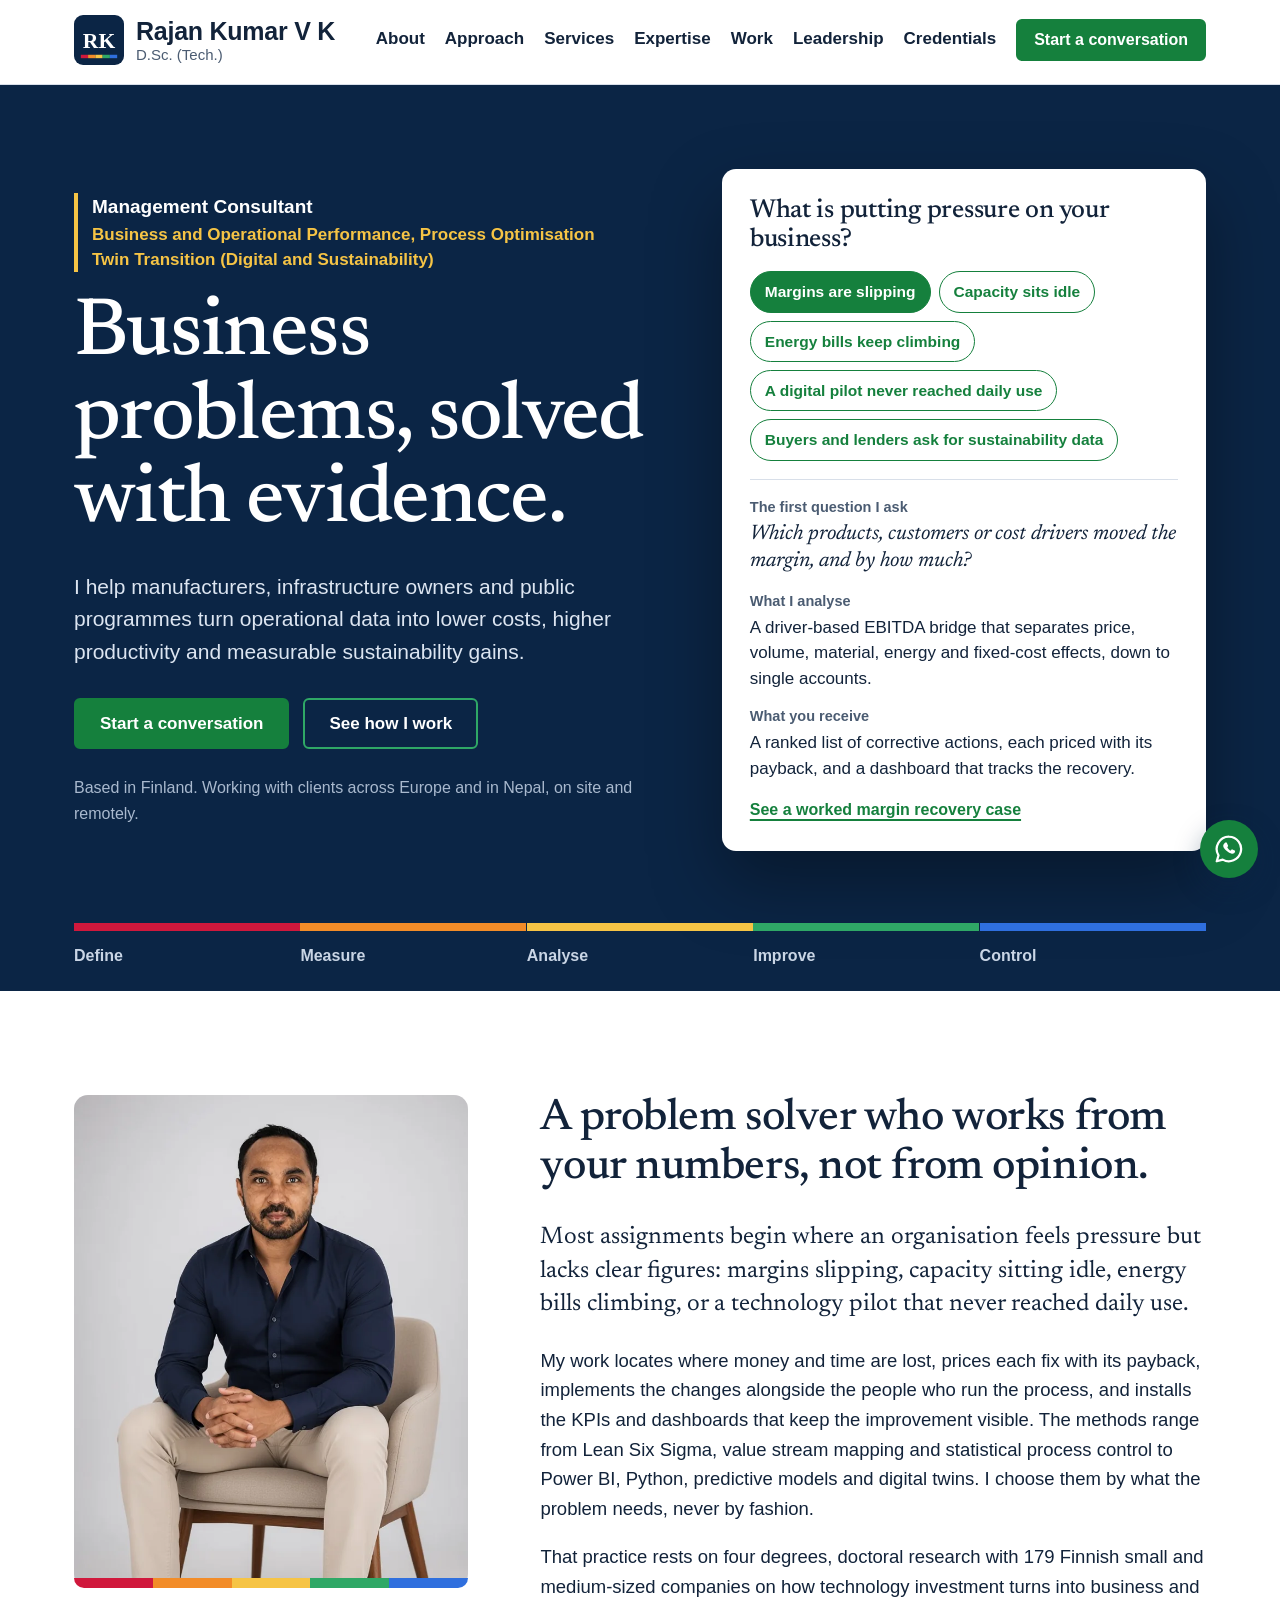
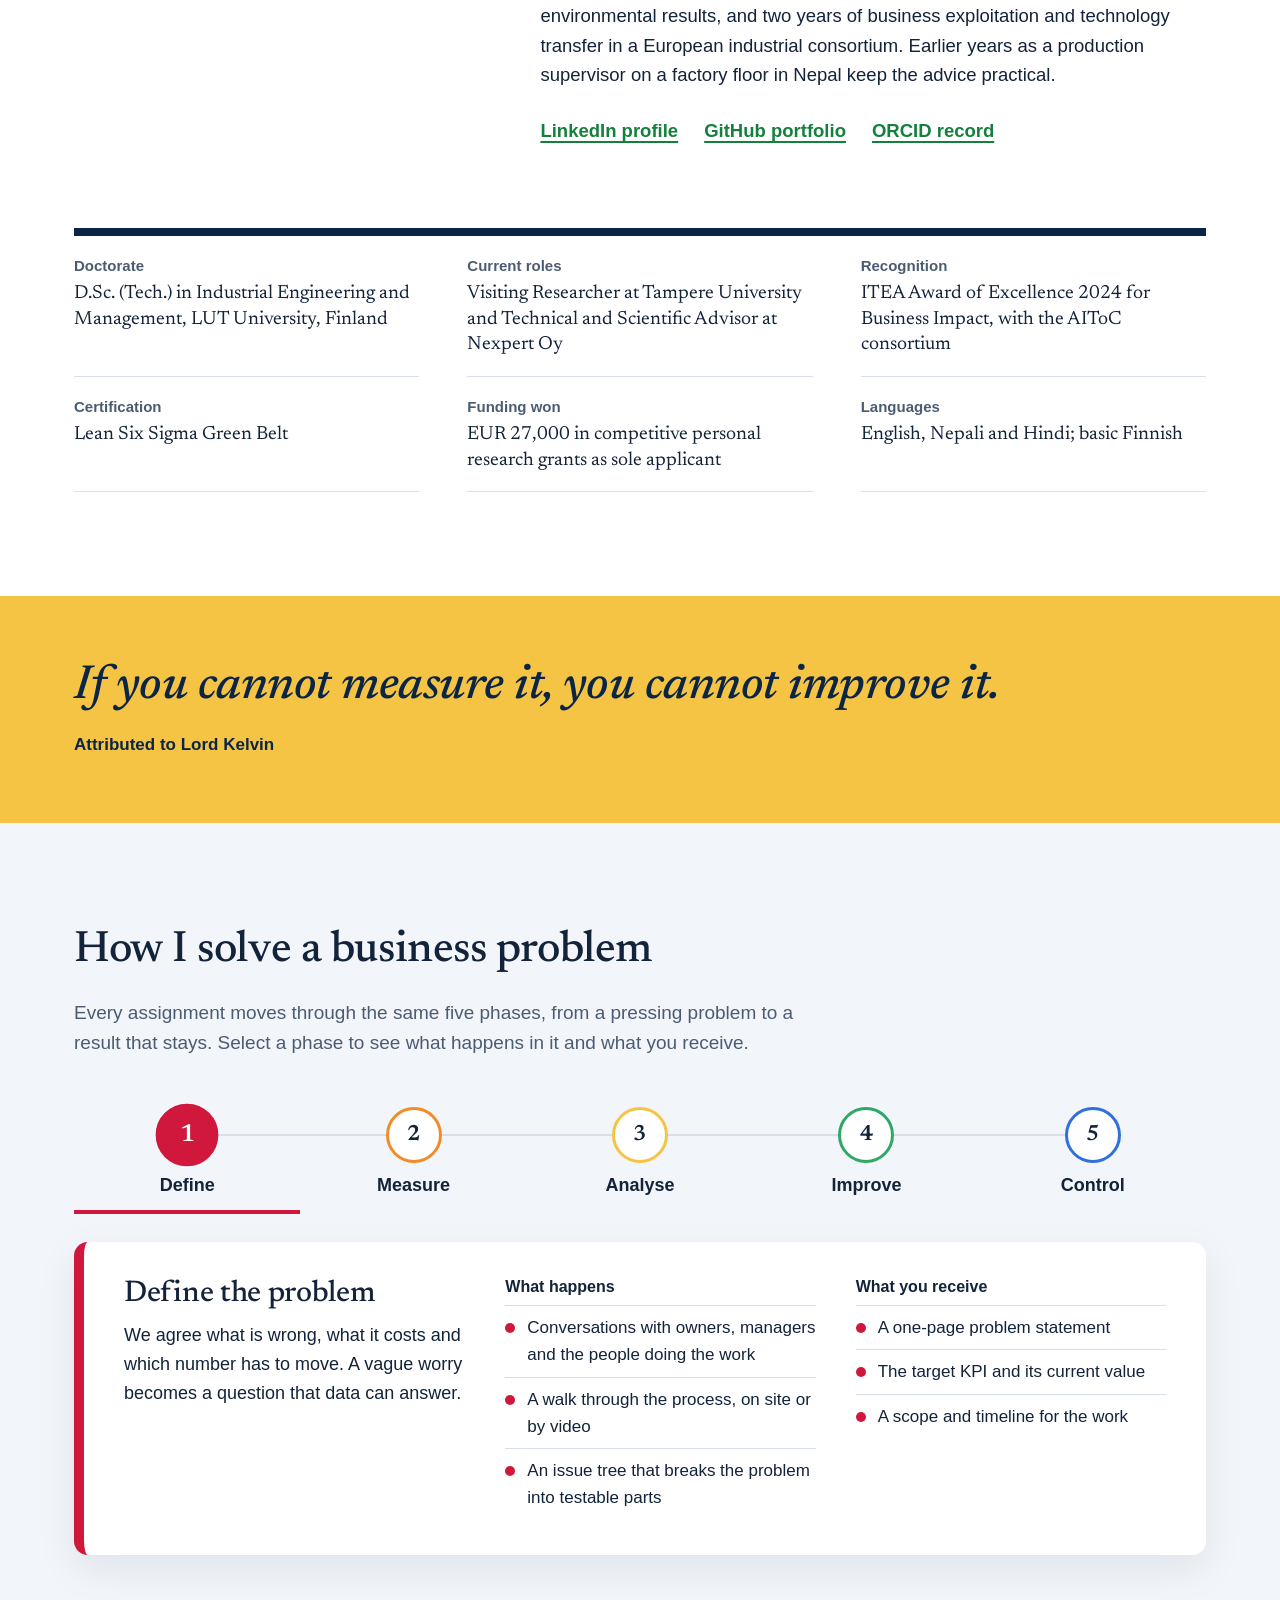
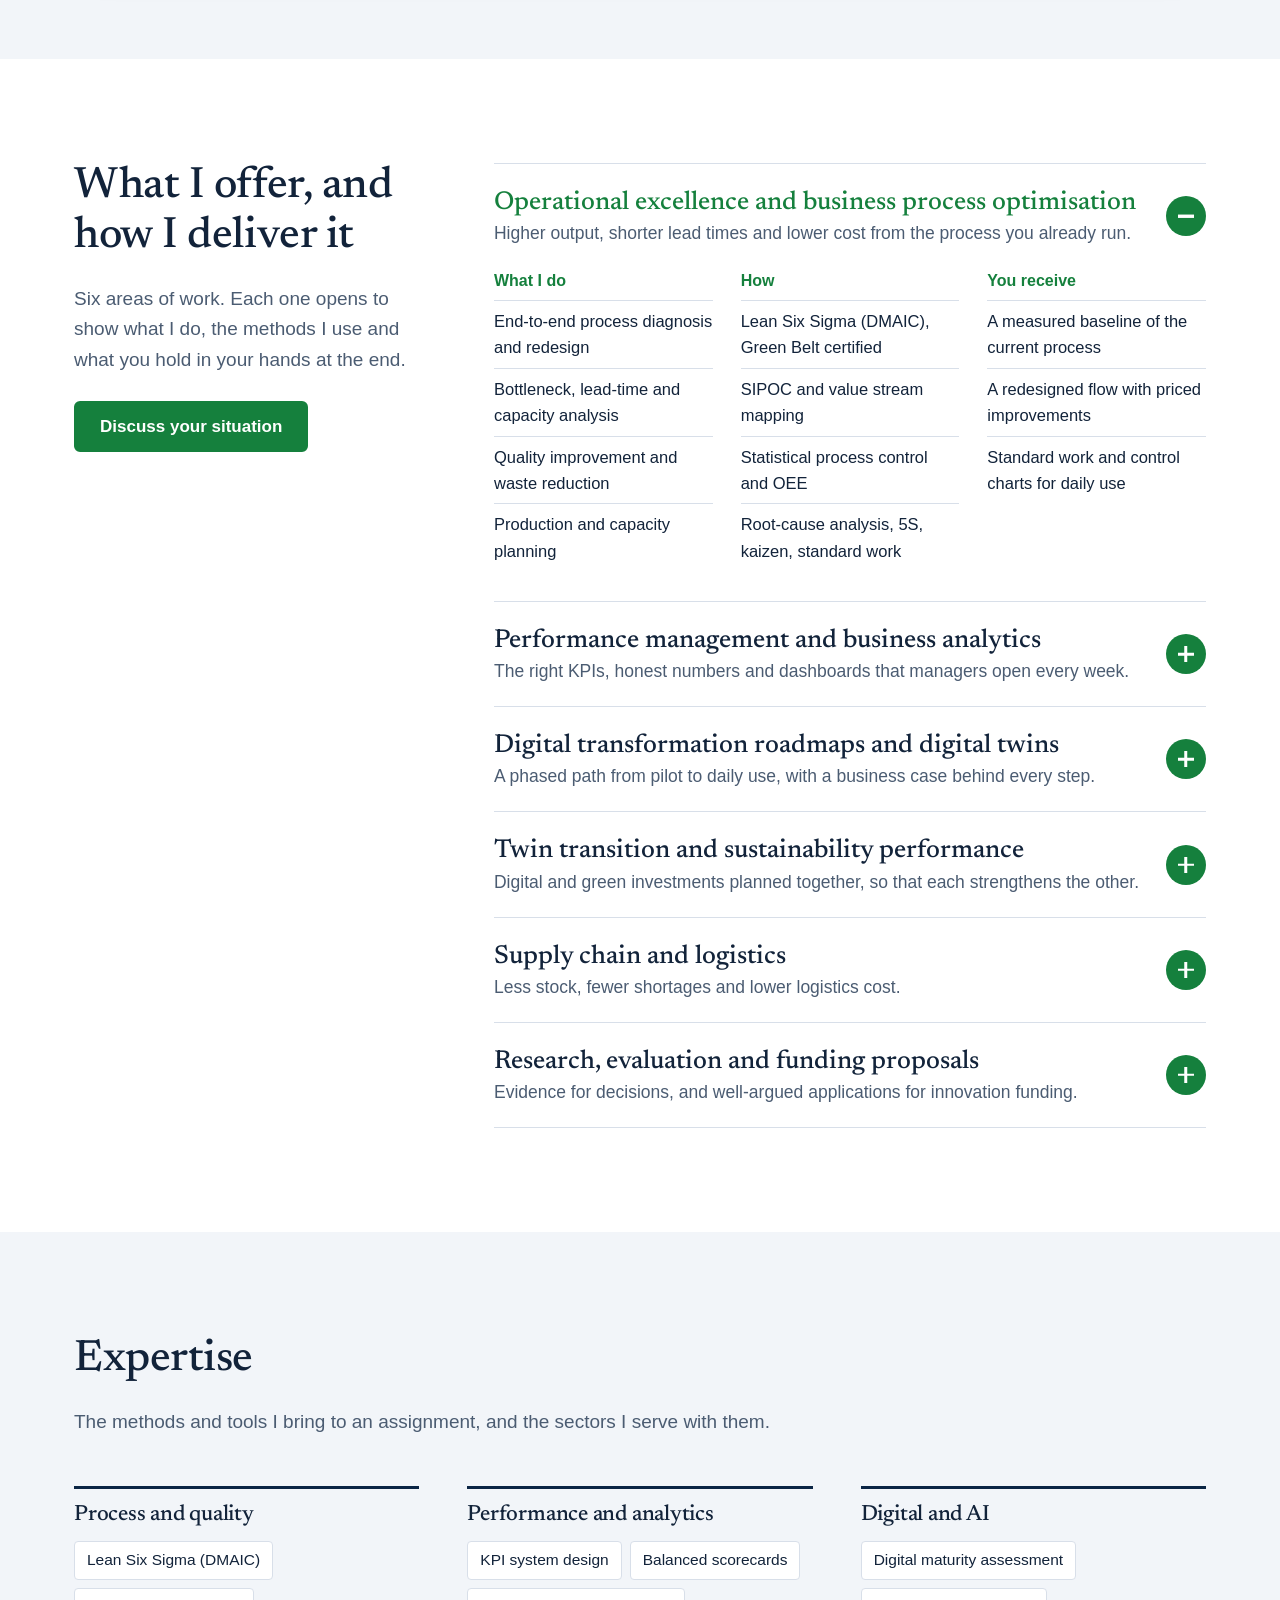
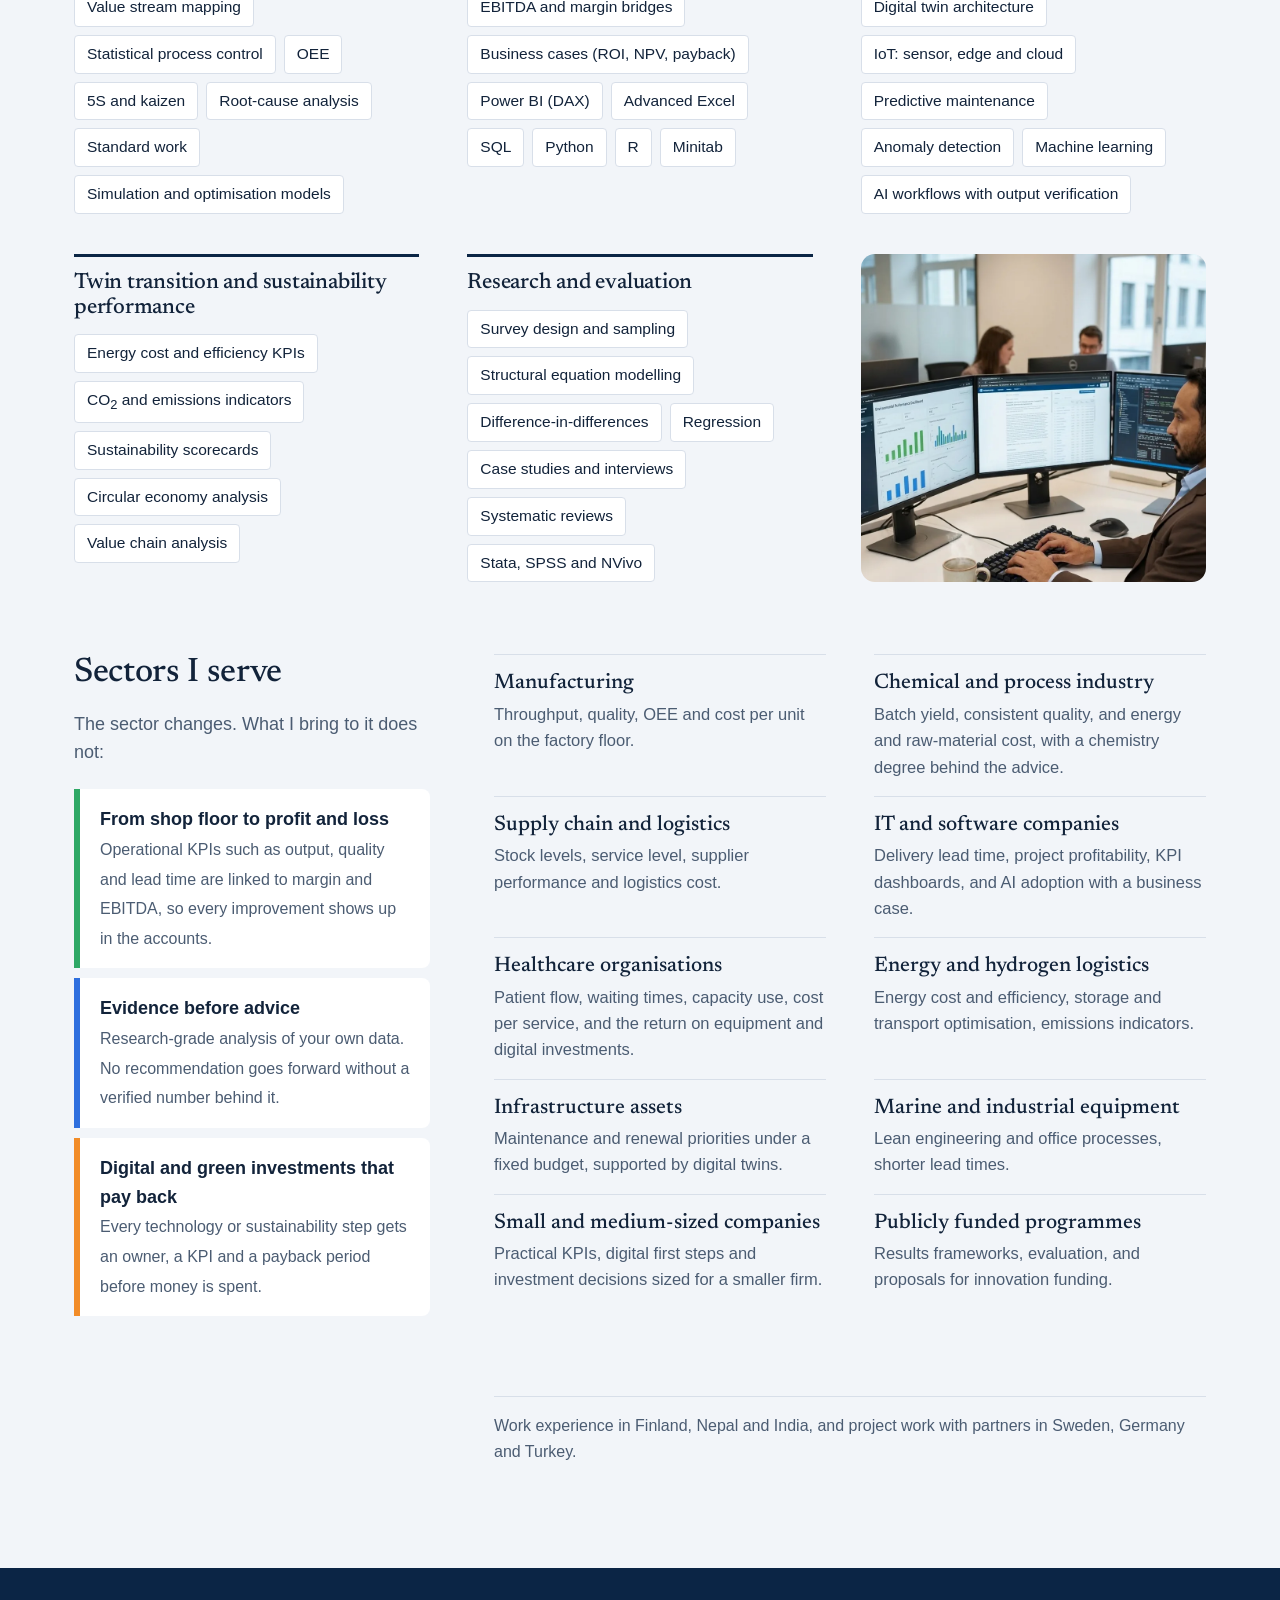
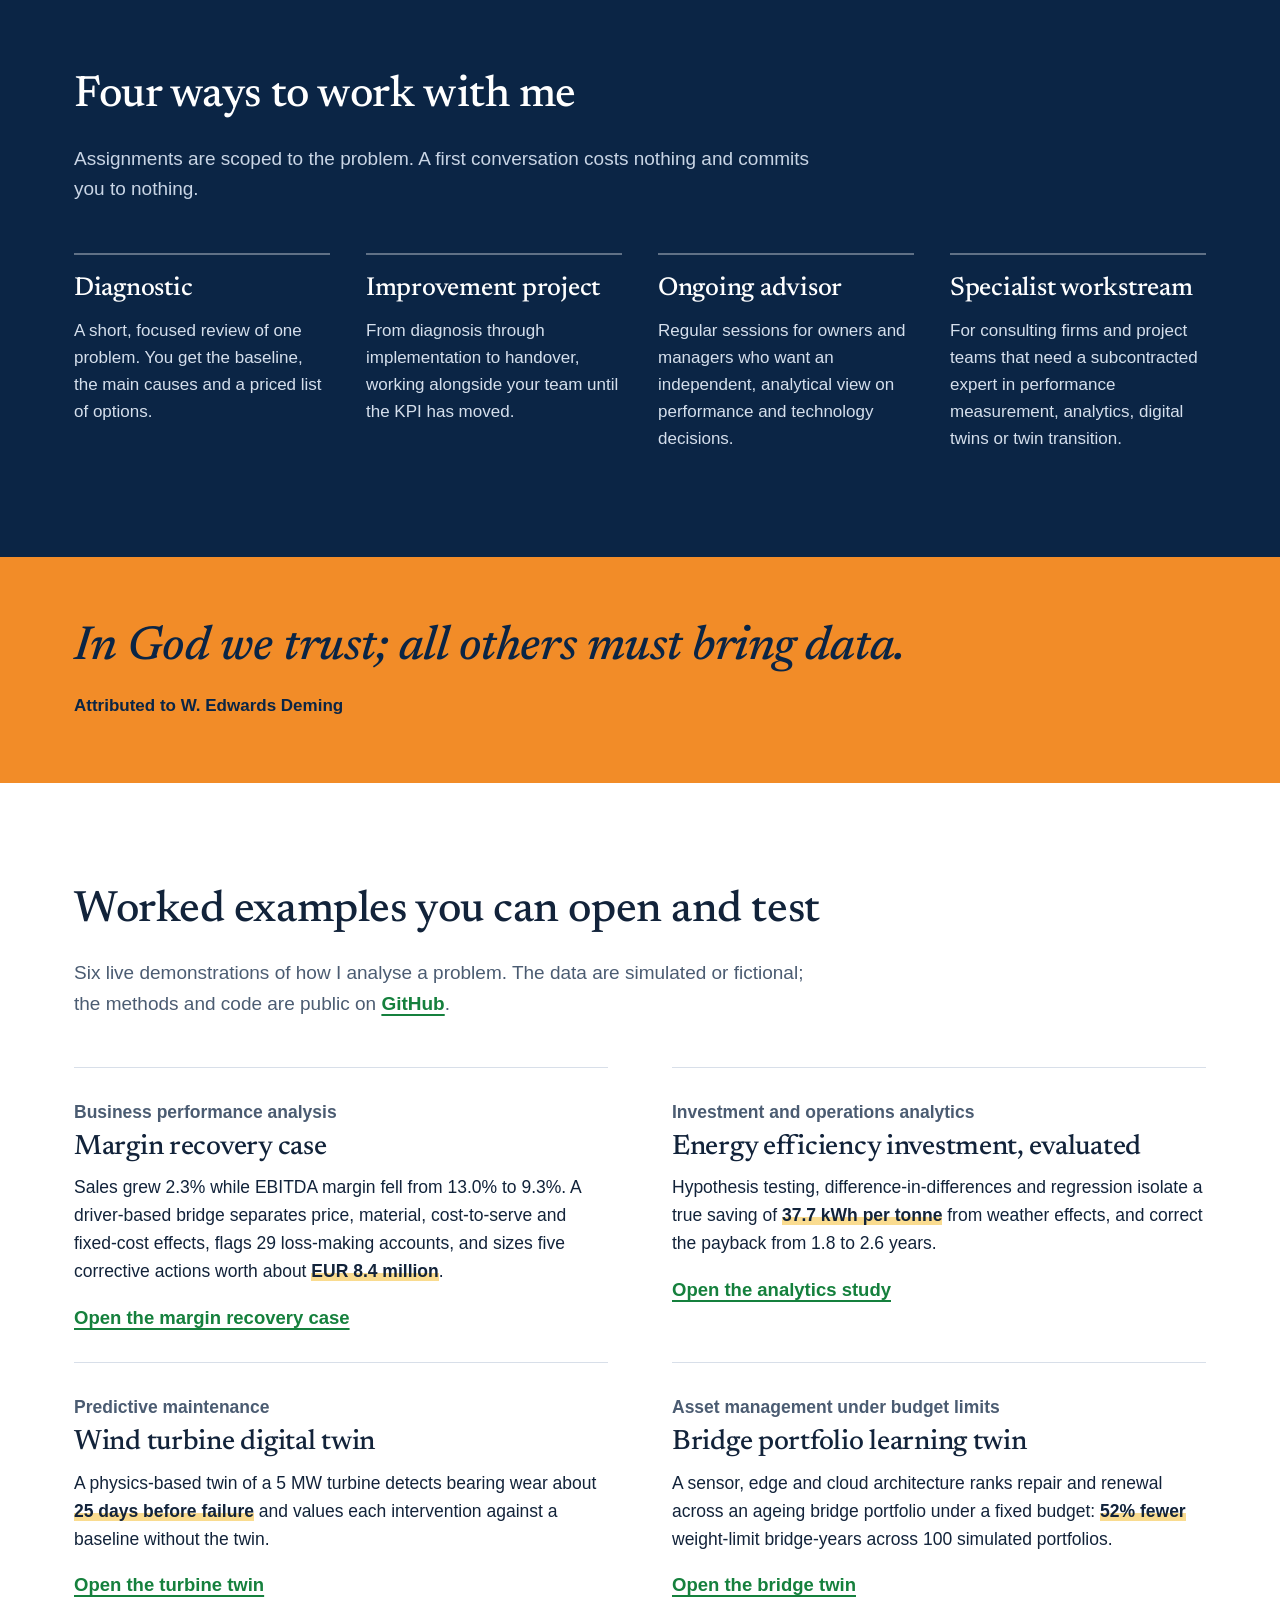
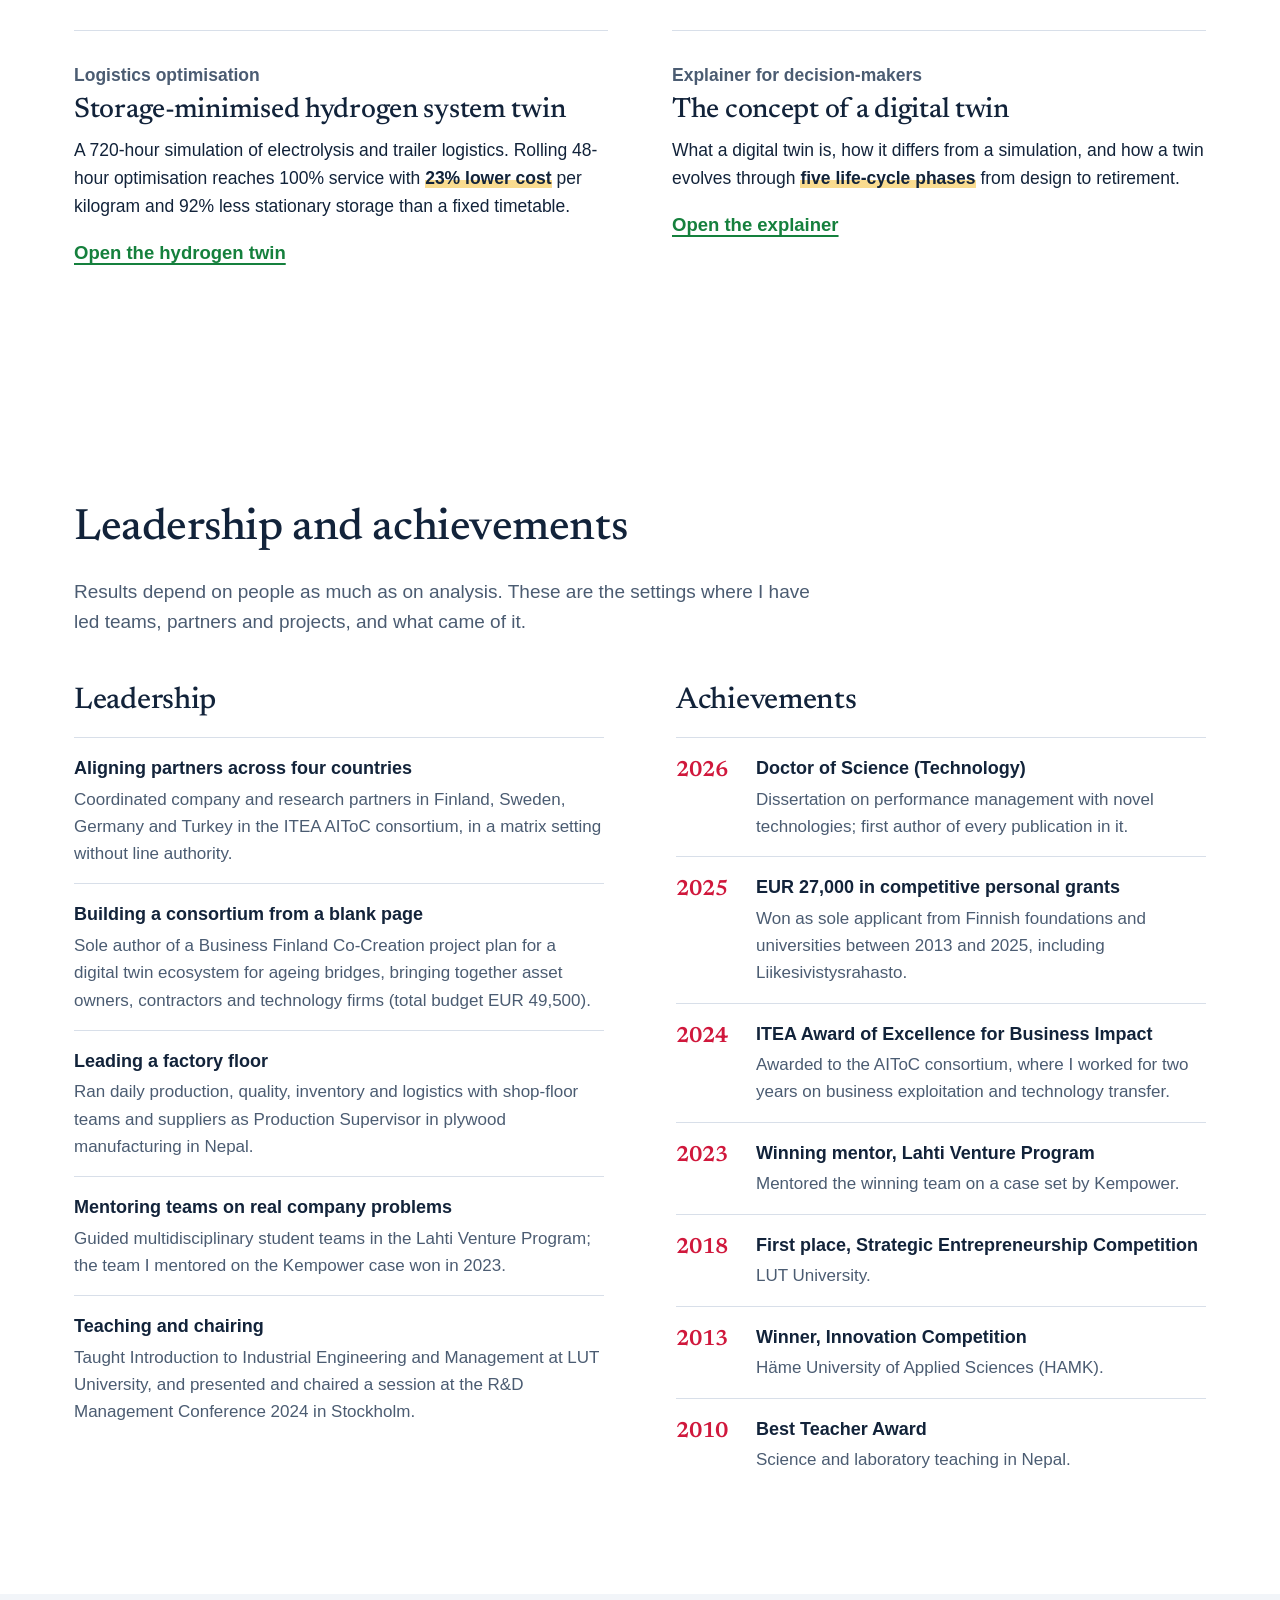
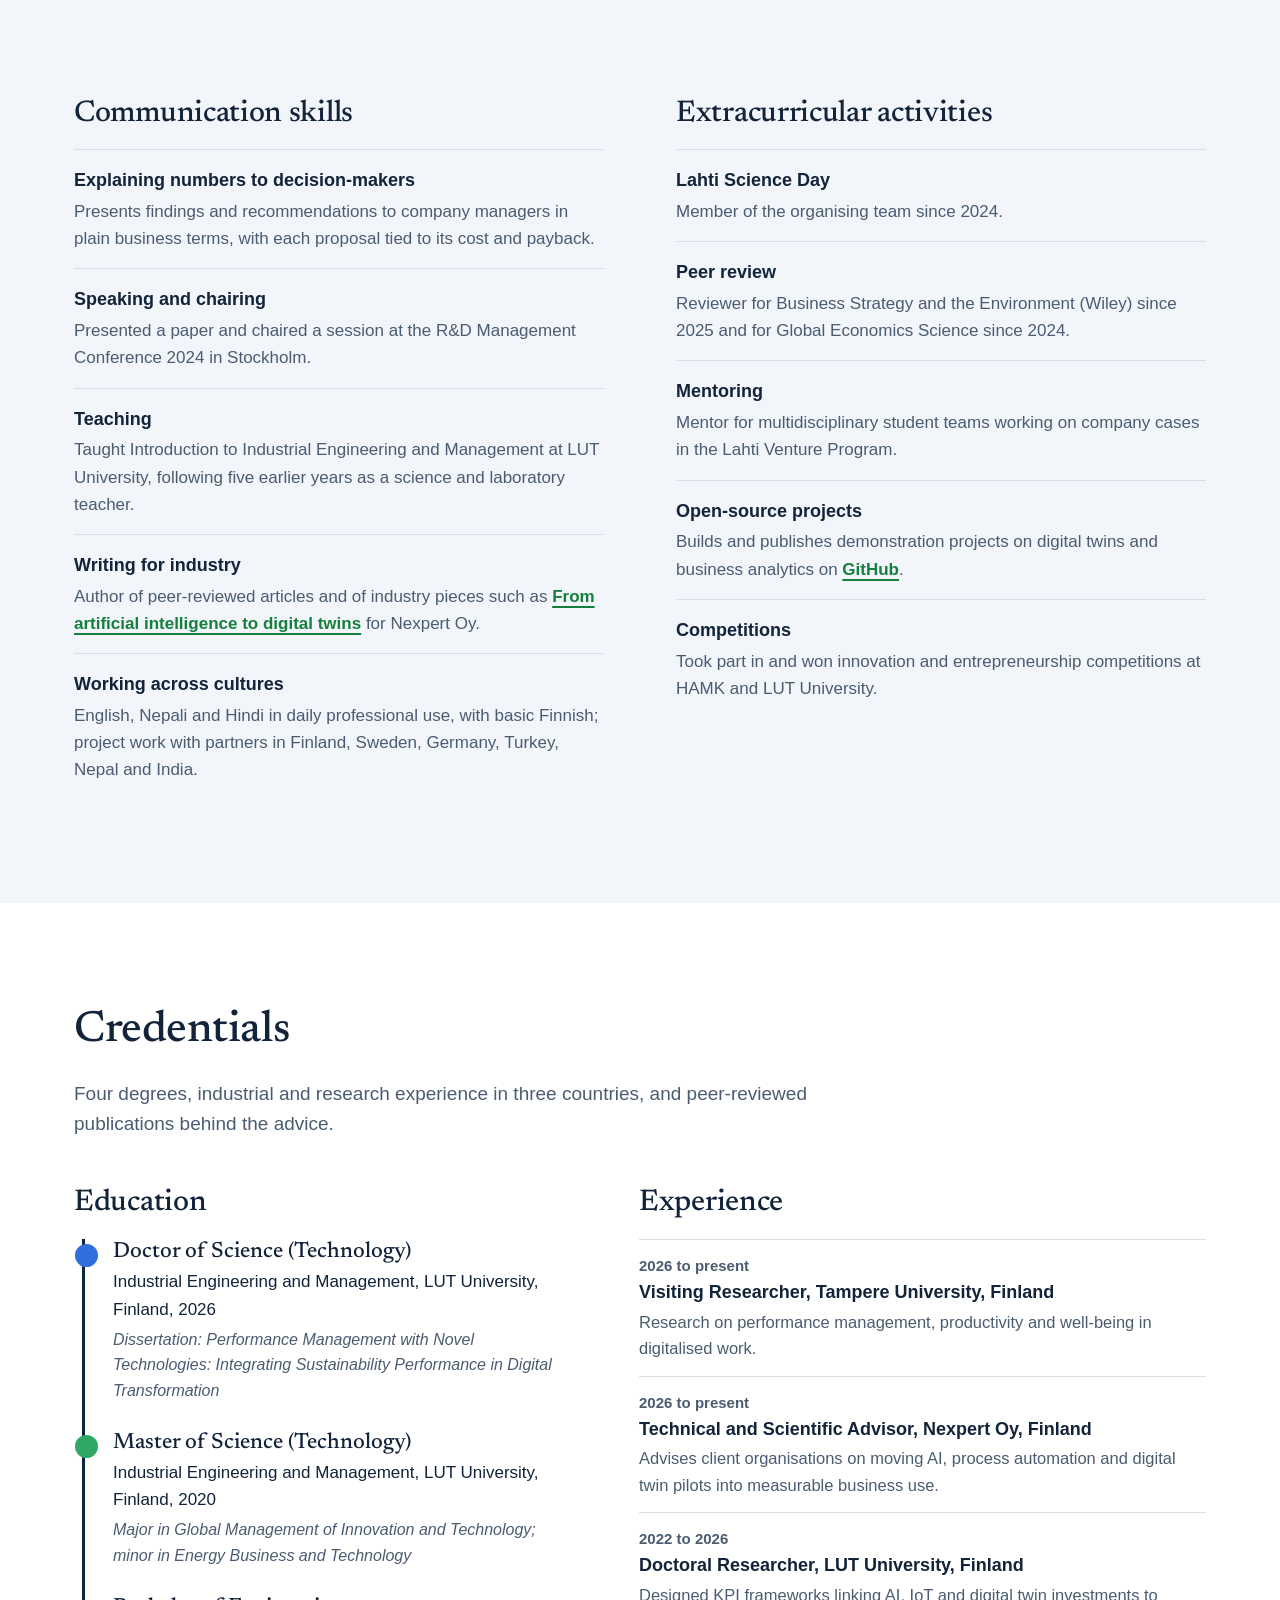
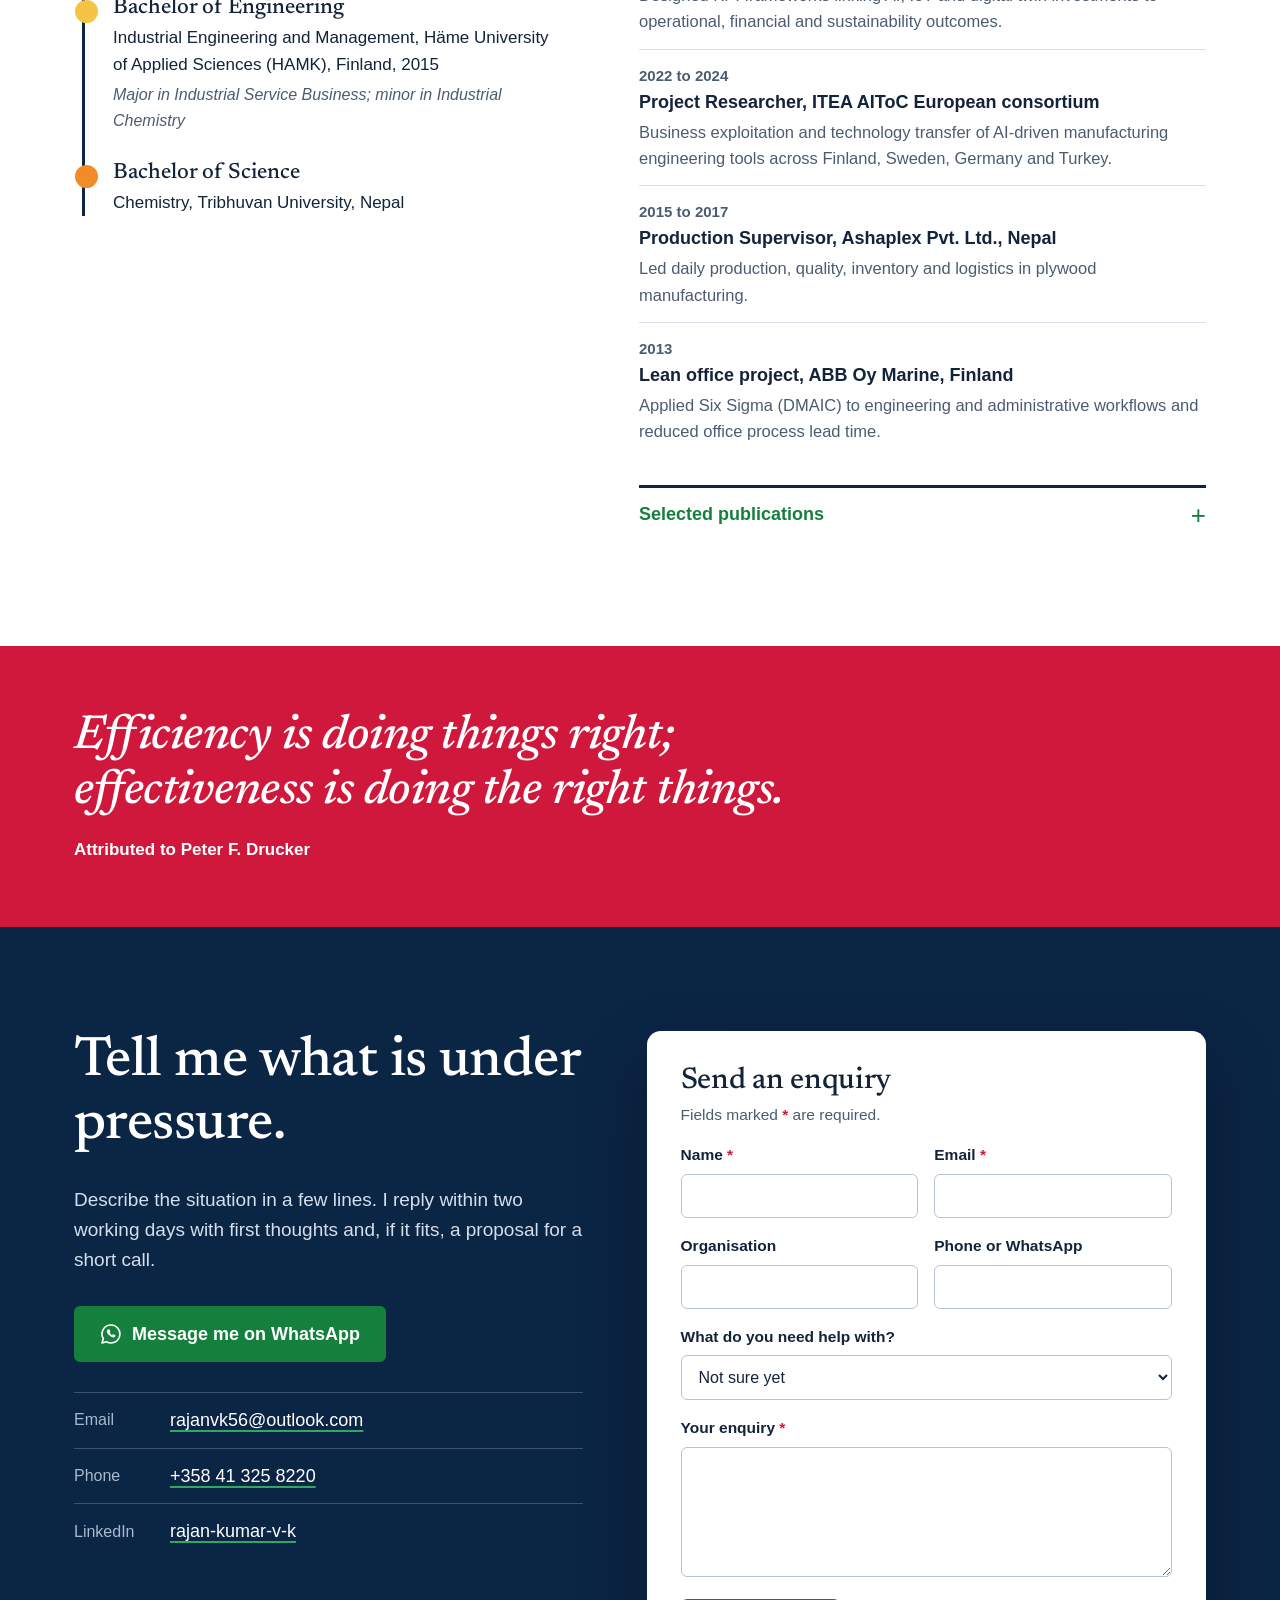
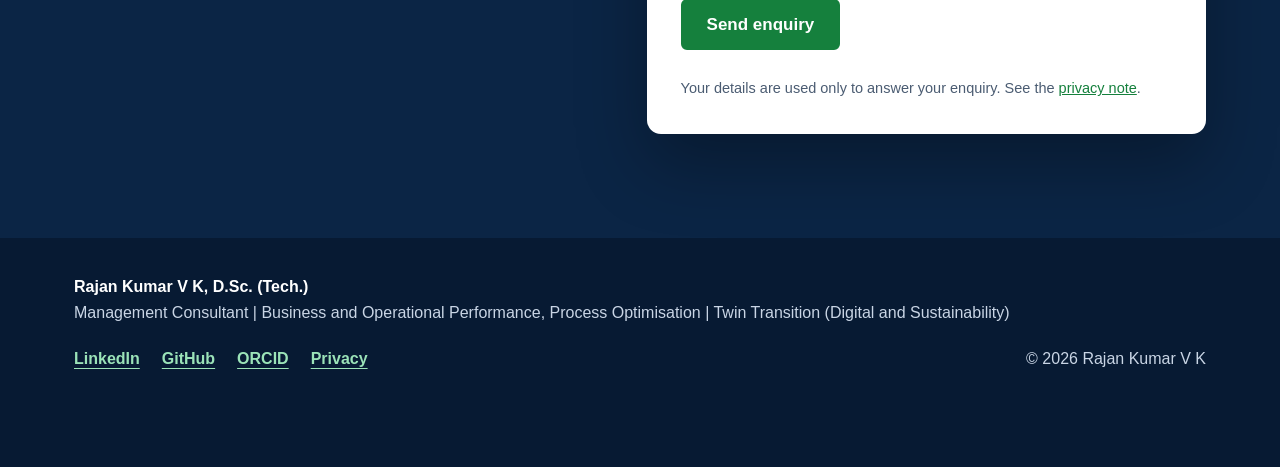
==== commit f2e58ac1: "Headline: Twin Transition (Digital and Sustainability)" ====
--- a/index.html
+++ b/index.html
@@ -4,11 +4,11 @@
 <meta charset="utf-8">
 <meta name="viewport" content="width=device-width, initial-scale=1">
 <title>Rajan Kumar V K, D.Sc. (Tech.) | Management Consultant, Business and Operational Performance</title>
-<meta name="description" content="Rajan Kumar V K, D.Sc. (Tech.): management consultant for business and operational performance, process optimisation, and digital and twin transition. Based in Finland, working with clients across Europe and in Nepal.">
+<meta name="description" content="Rajan Kumar V K, D.Sc. (Tech.): management consultant for business and operational performance, process optimisation, and twin transition (digital and sustainability). Based in Finland, working with clients across Europe and in Nepal.">
 <link rel="canonical" href="https://rajan56.github.io/RajaVKConsultant/">
 <meta property="og:type" content="website">
 <meta property="og:title" content="Rajan Kumar V K | Business problems, solved with evidence">
-<meta property="og:description" content="Management consultant for business and operational performance, process optimisation, and digital and twin transition. Based in Finland, working with clients across Europe and in Nepal.">
+<meta property="og:description" content="Management consultant for business and operational performance, process optimisation, and twin transition (digital and sustainability). Based in Finland, working with clients across Europe and in Nepal.">
 <meta property="og:url" content="https://rajan56.github.io/RajaVKConsultant/">
 <meta property="og:image" content="https://rajan56.github.io/RajaVKConsultant/assets/img/og.png">
 <meta name="twitter:card" content="summary_large_image">
@@ -71,7 +71,7 @@
 <section class="hero">
   <div class="wrap hero-grid">
     <div class="hero-copy">
-      <p class="hero-kicker"><span>Management Consultant</span><span>Business and Operational Performance, Process Optimisation</span><span>Digital and Twin Transition</span></p>
+      <p class="hero-kicker"><span>Management Consultant</span><span>Business and Operational Performance, Process Optimisation</span><span>Twin Transition (Digital and Sustainability)</span></p>
       <h1>Business problems, solved with evidence.</h1>
       <p class="hero-lead">I help manufacturers, infrastructure owners and public programmes turn operational data into lower costs, higher productivity and measurable sustainability gains.</p>
       <div class="hero-cta">
@@ -253,7 +253,7 @@
         <ul class="tags"><li>Digital maturity assessment</li><li>Digital twin architecture</li><li>IoT: sensor, edge and cloud</li><li>Predictive maintenance</li><li>Anomaly detection</li><li>Machine learning</li><li>AI workflows with output verification</li></ul>
       </article>
       <article class="xp">
-        <h3>Sustainability and twin transition</h3>
+        <h3>Twin transition and sustainability performance</h3>
         <ul class="tags"><li>Energy cost and efficiency KPIs</li><li>CO<sub>2</sub> and emissions indicators</li><li>Sustainability scorecards</li><li>Circular economy analysis</li><li>Value chain analysis</li></ul>
       </article>
       <article class="xp">
@@ -527,7 +527,7 @@
 
 <footer class="site-footer">
   <div class="wrap footer-row">
-    <p><b>Rajan Kumar V K, D.Sc. (Tech.)</b><br>Management Consultant | Business and Operational Performance, Process Optimisation | Digital and Twin Transition</p>
+    <p><b>Rajan Kumar V K, D.Sc. (Tech.)</b><br>Management Consultant | Business and Operational Performance, Process Optimisation | Twin Transition (Digital and Sustainability)</p>
     <p class="footer-links">
       <a href="https://www.linkedin.com/in/rajan-kumar-v-k-0a541799" target="_blank" rel="noopener">LinkedIn</a>
       <a href="https://github.com/Rajan56" target="_blank" rel="noopener">GitHub</a>
